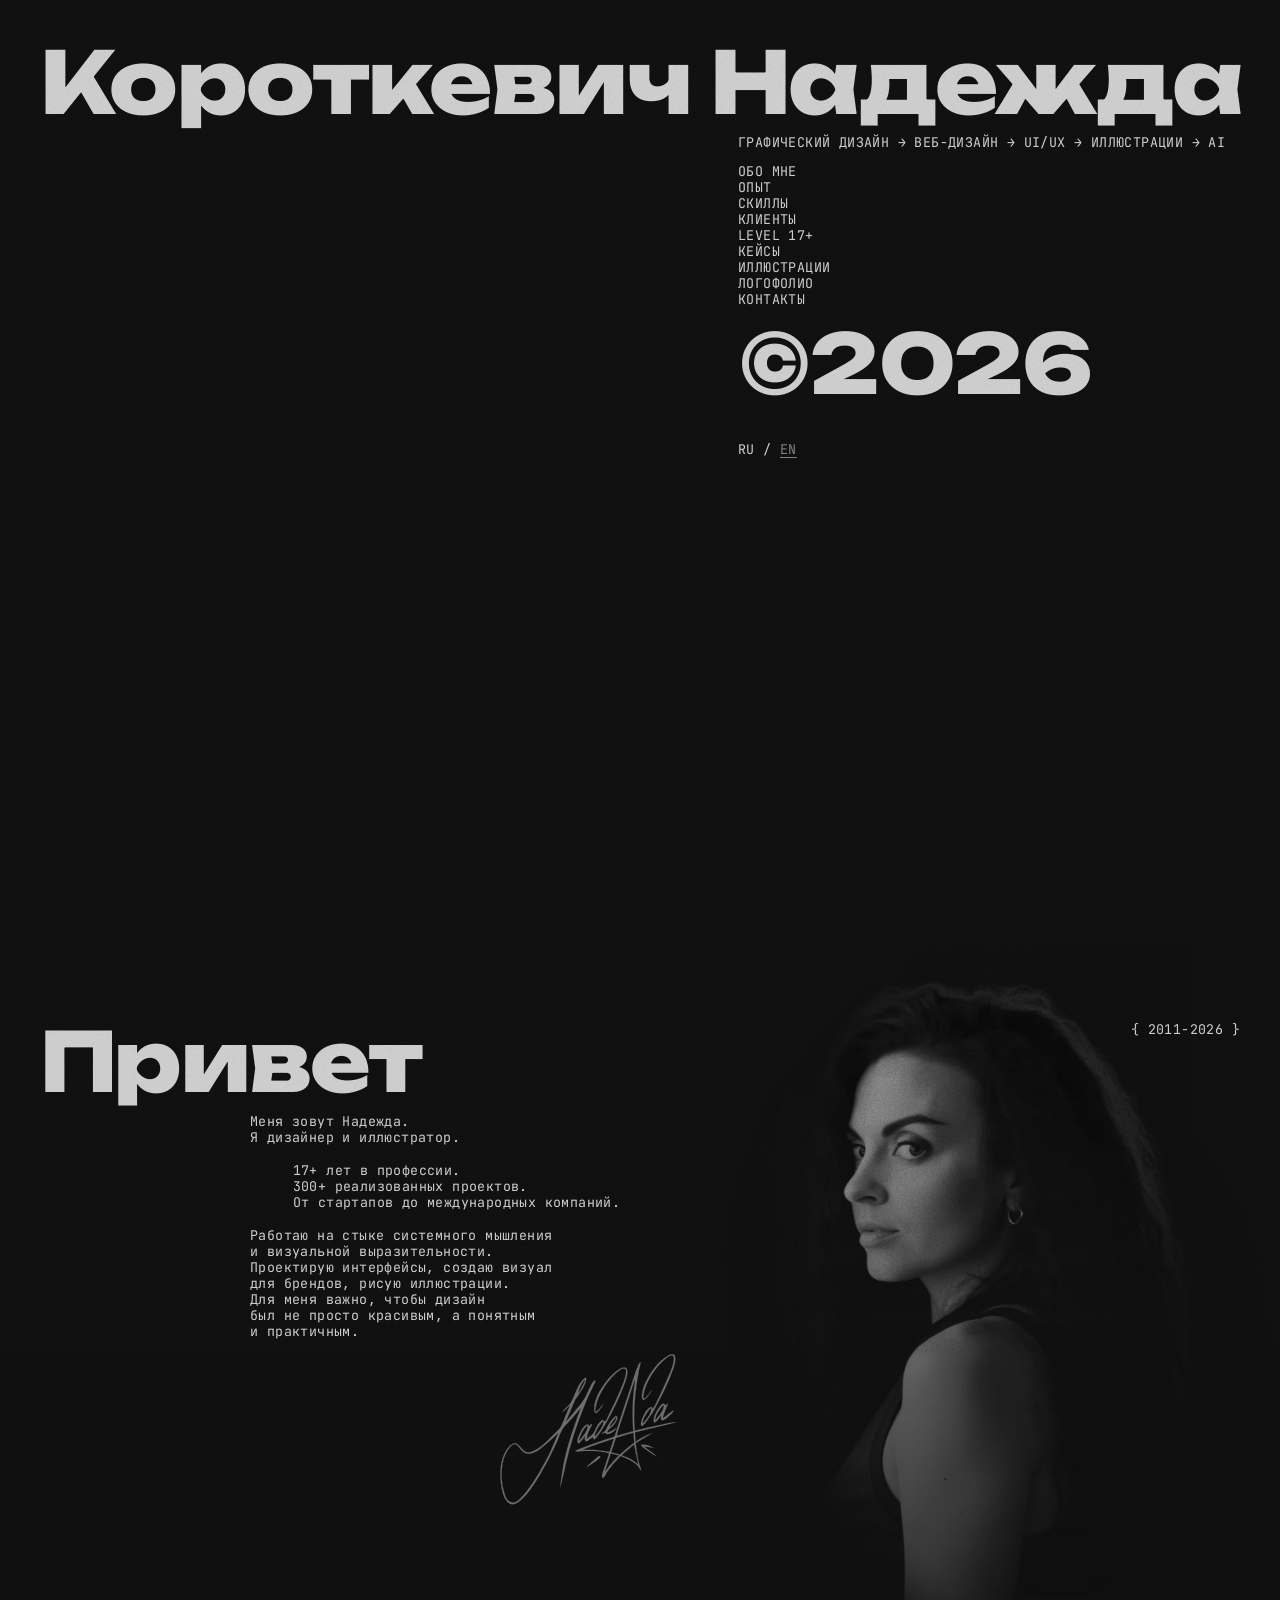
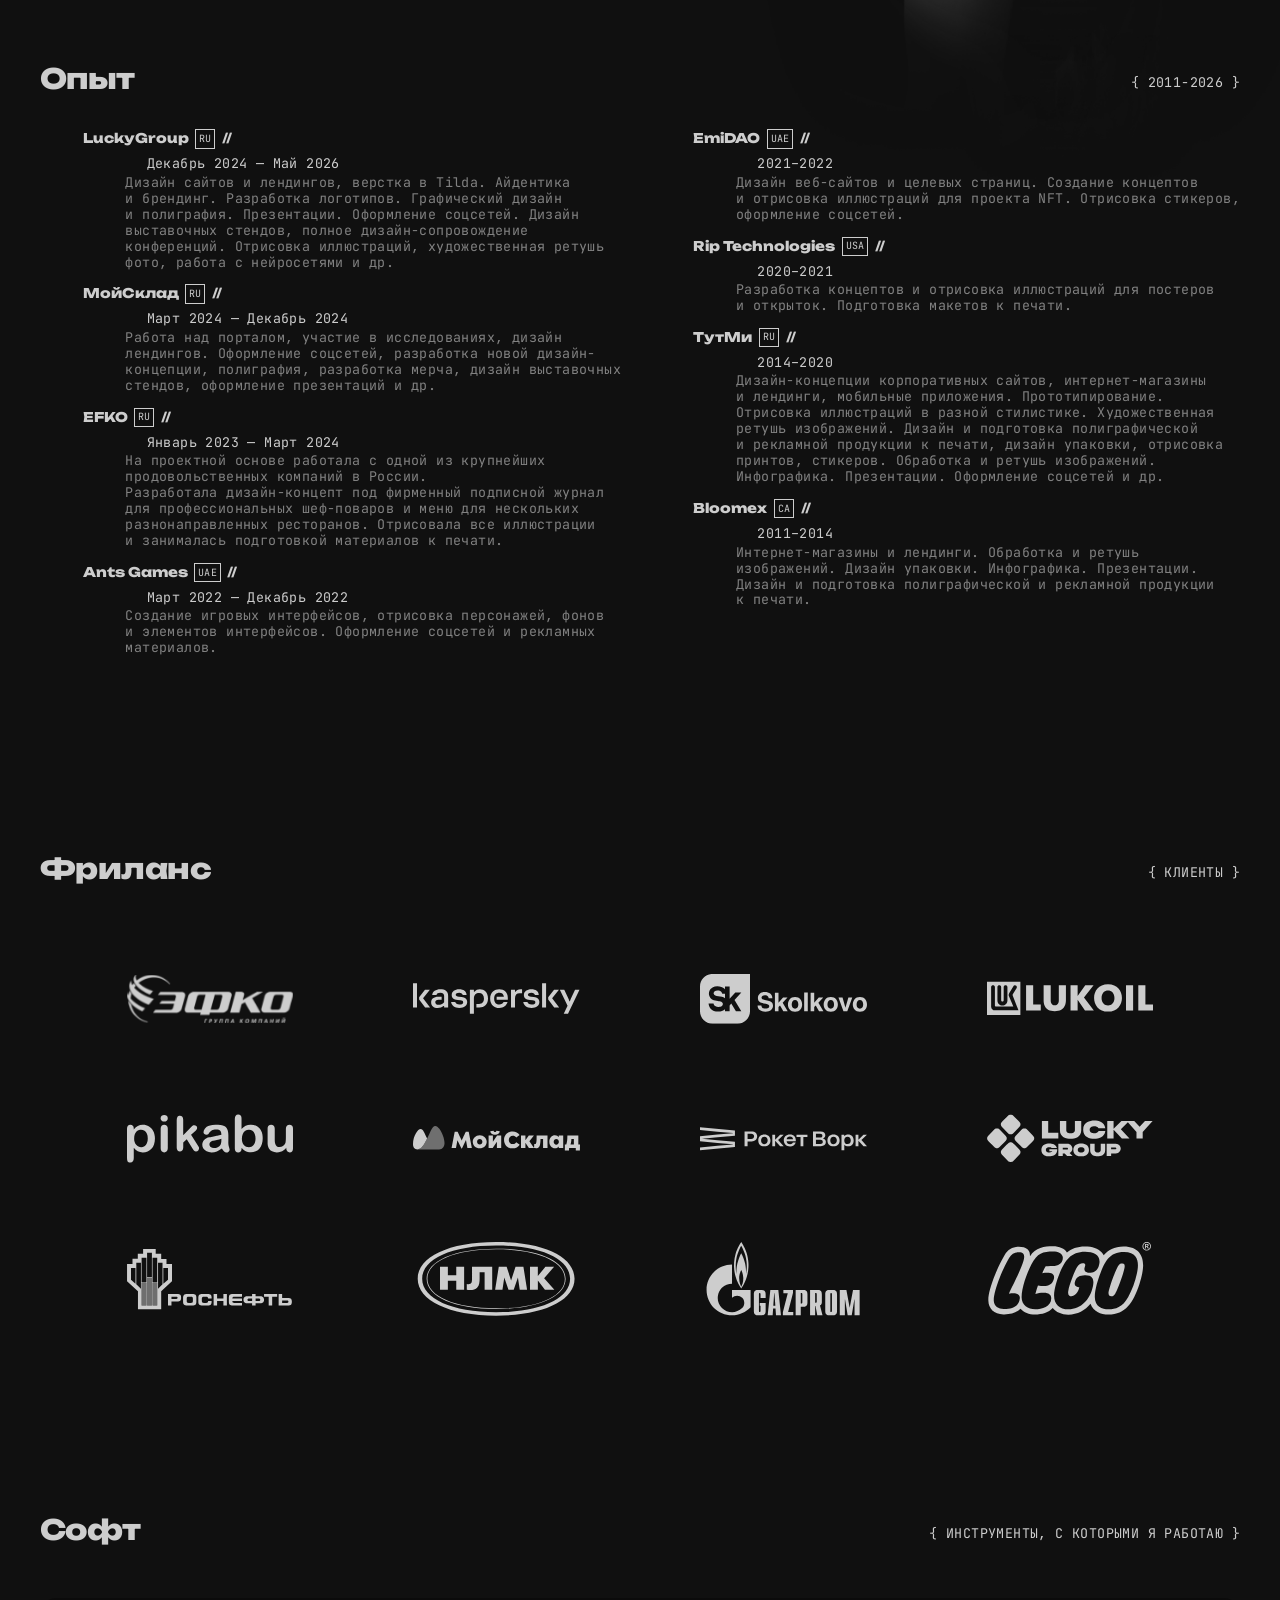
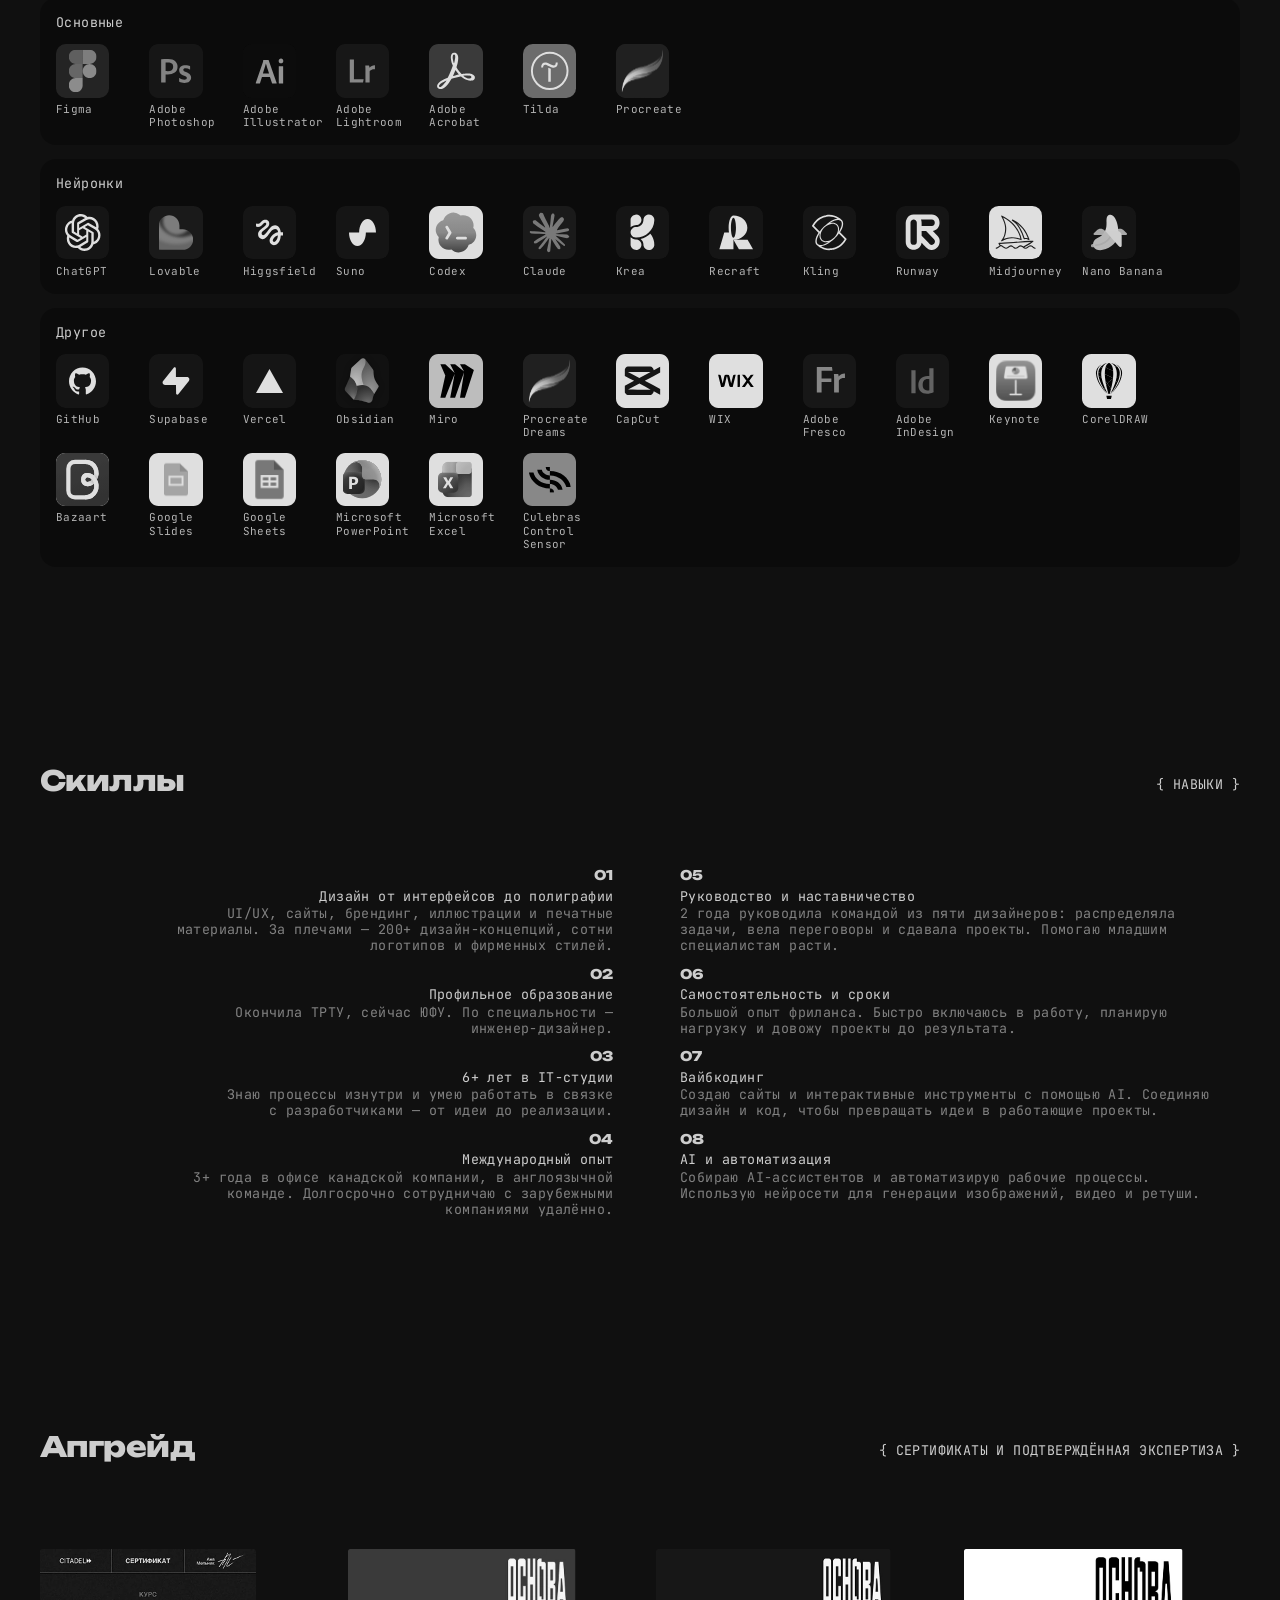
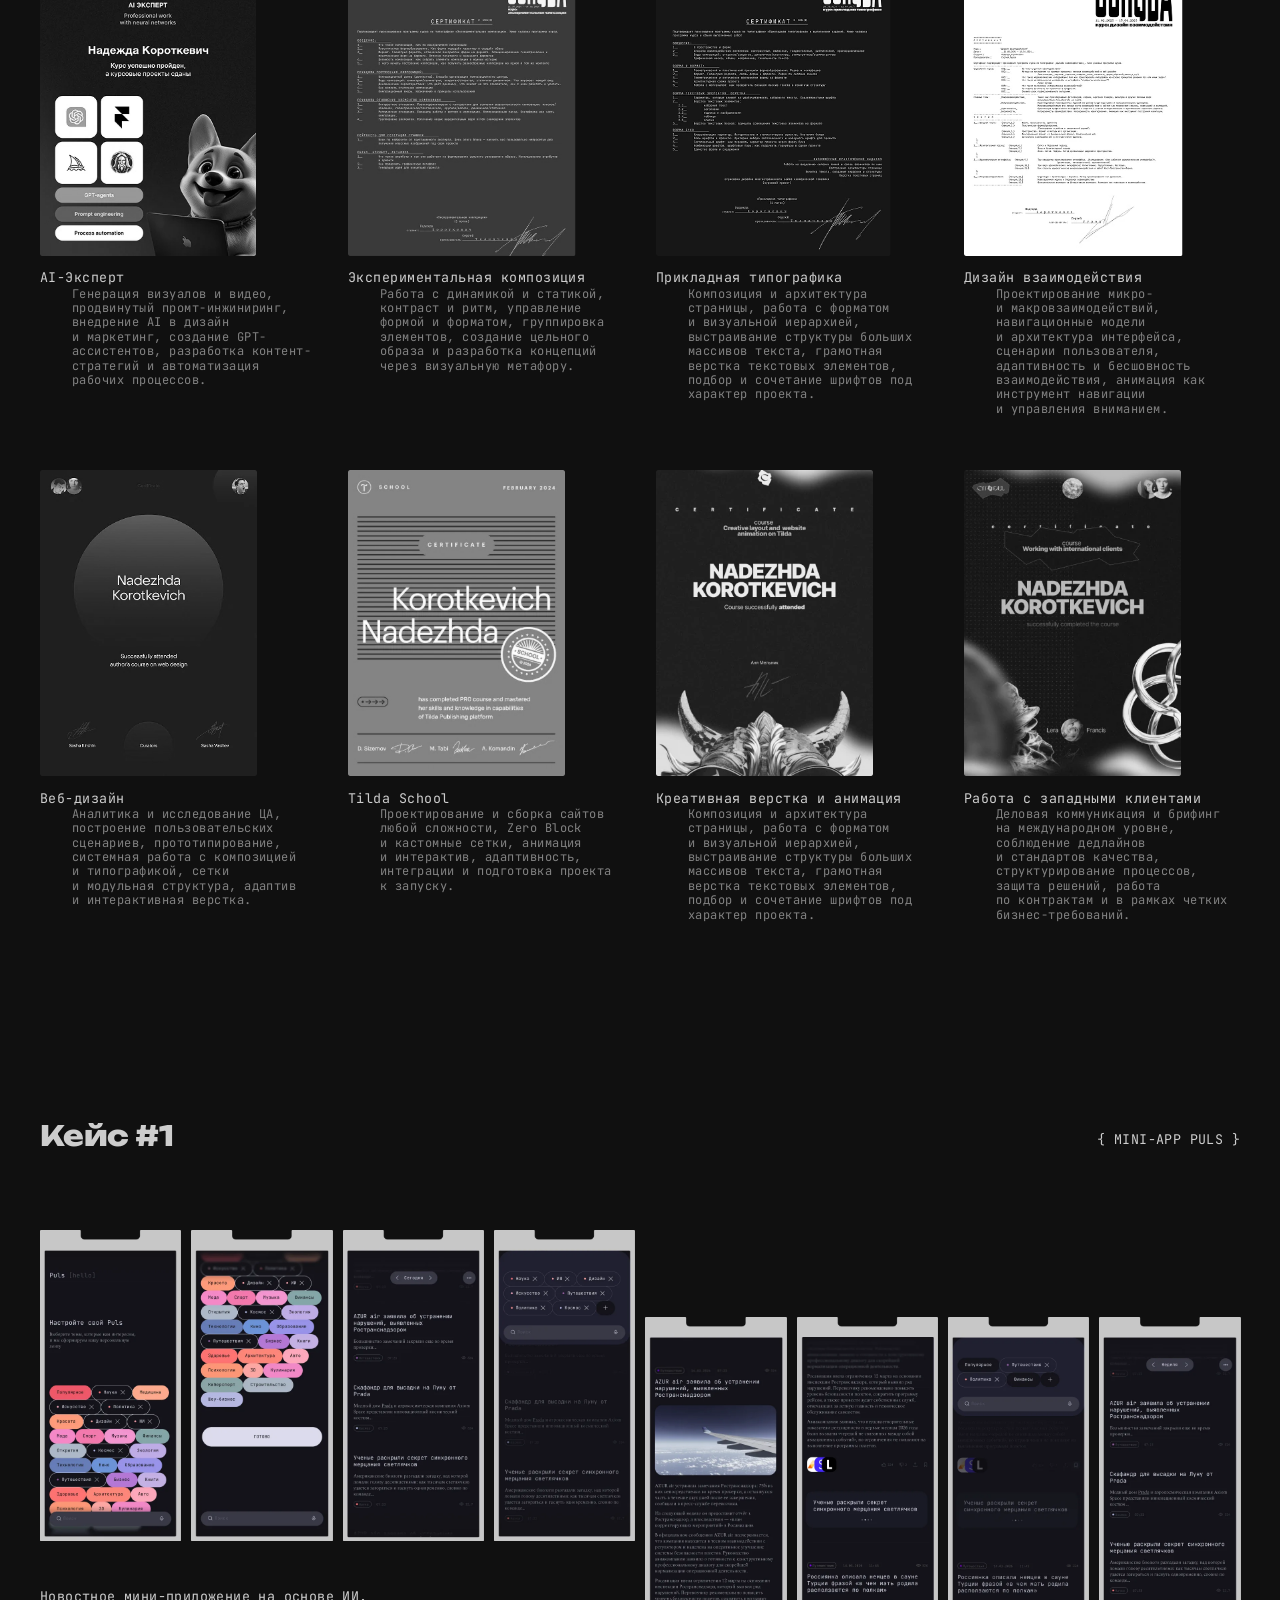
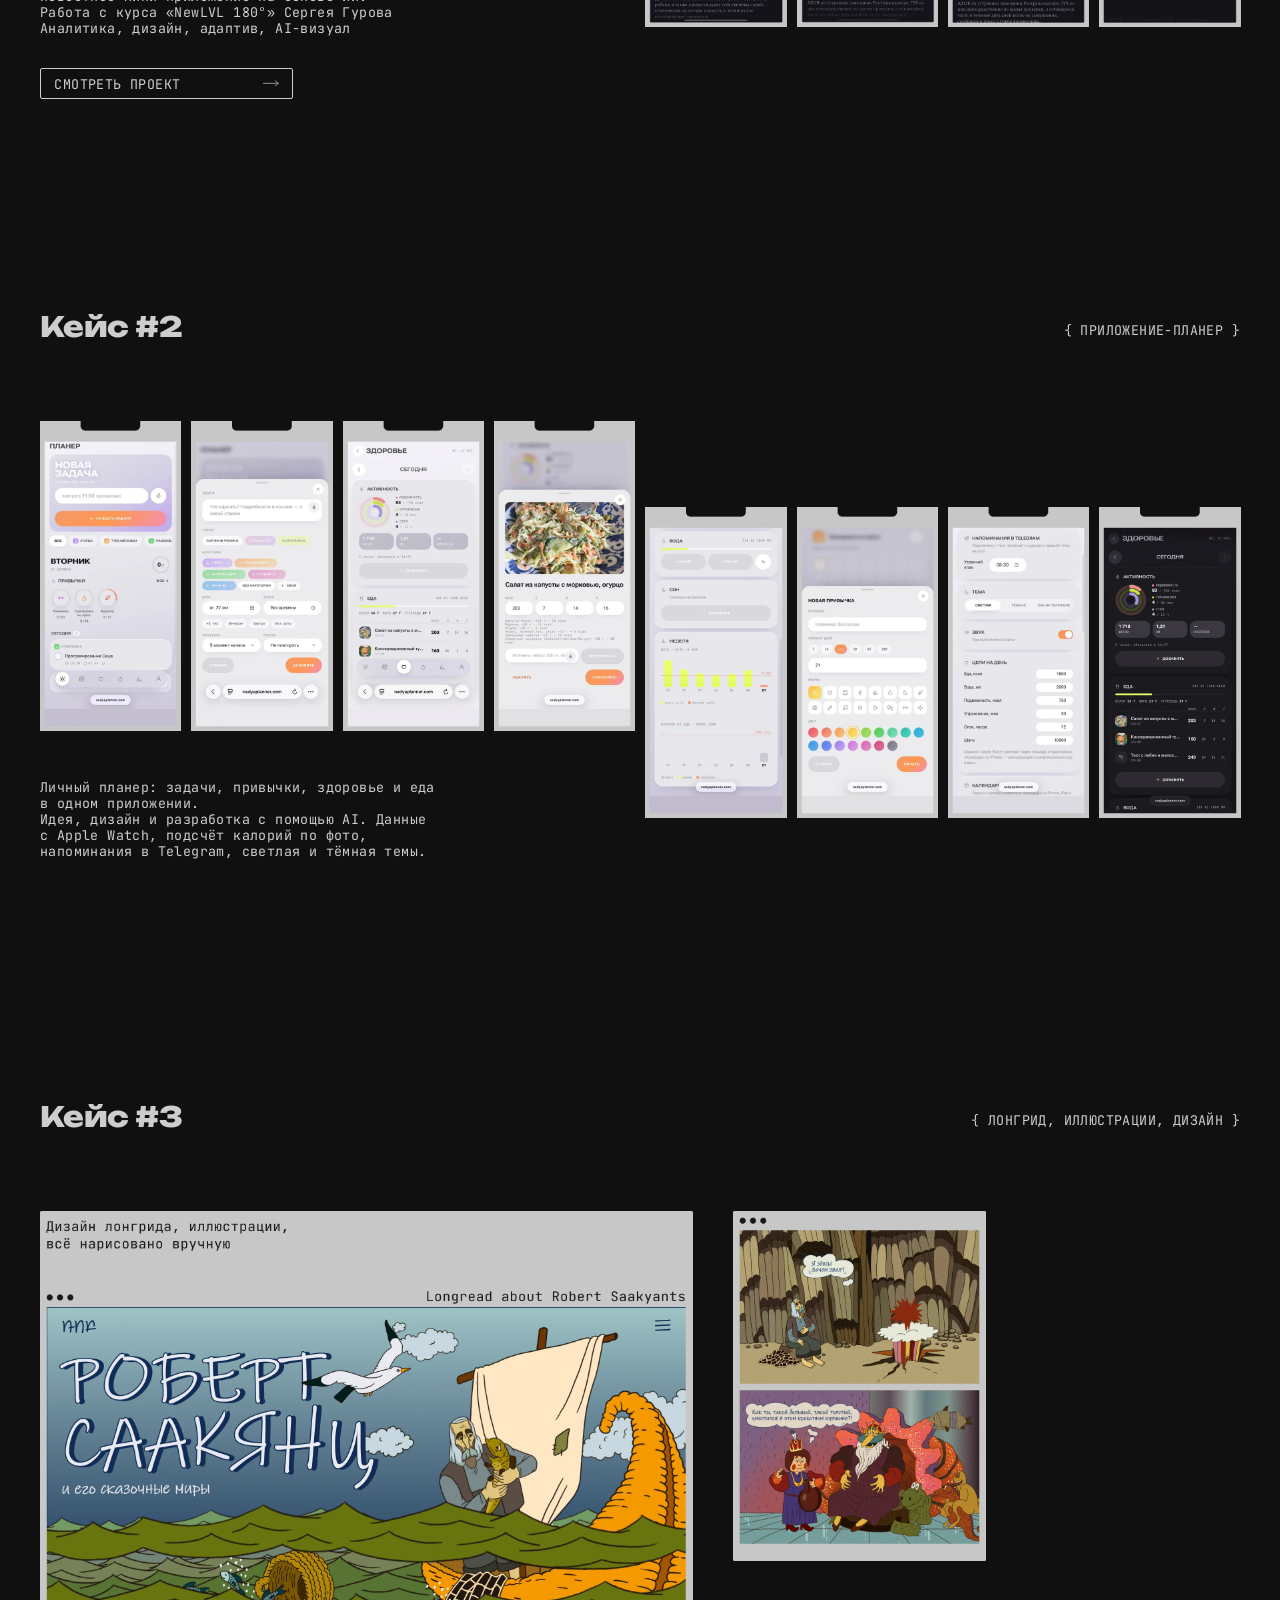
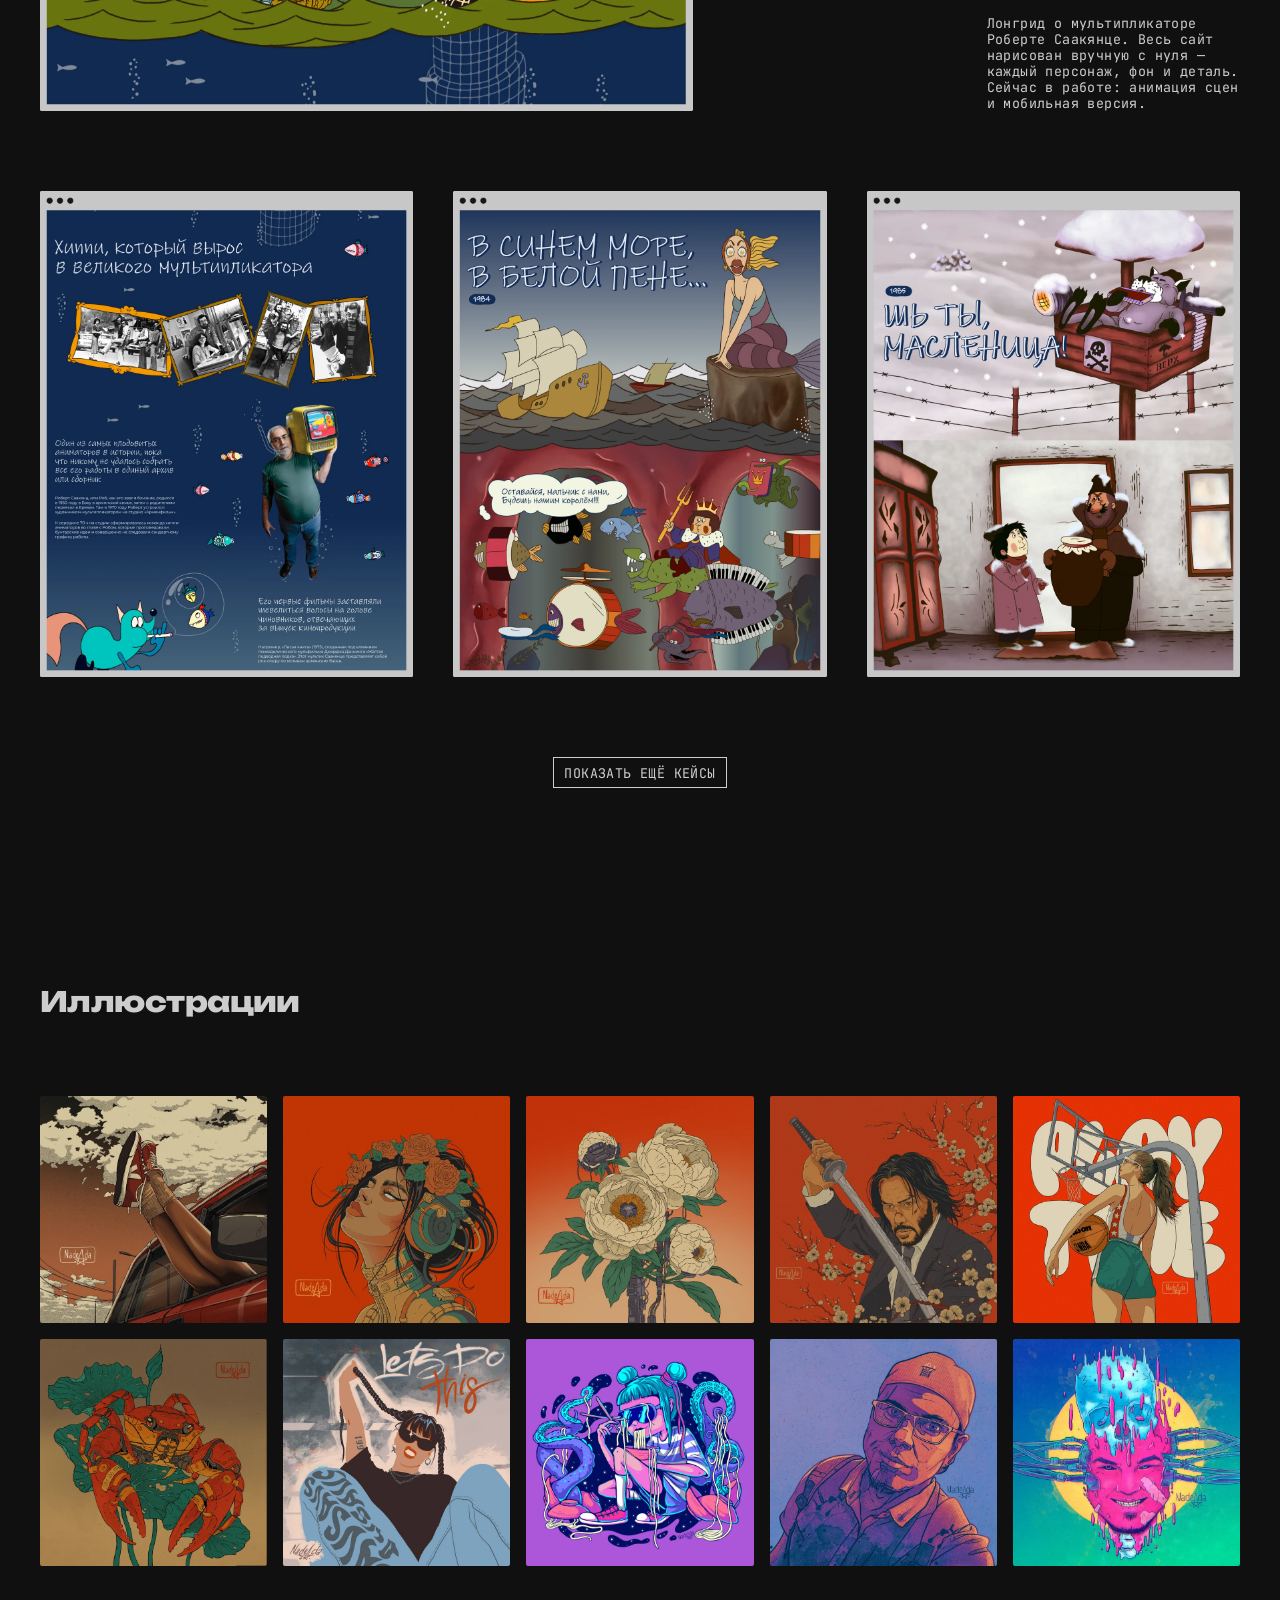
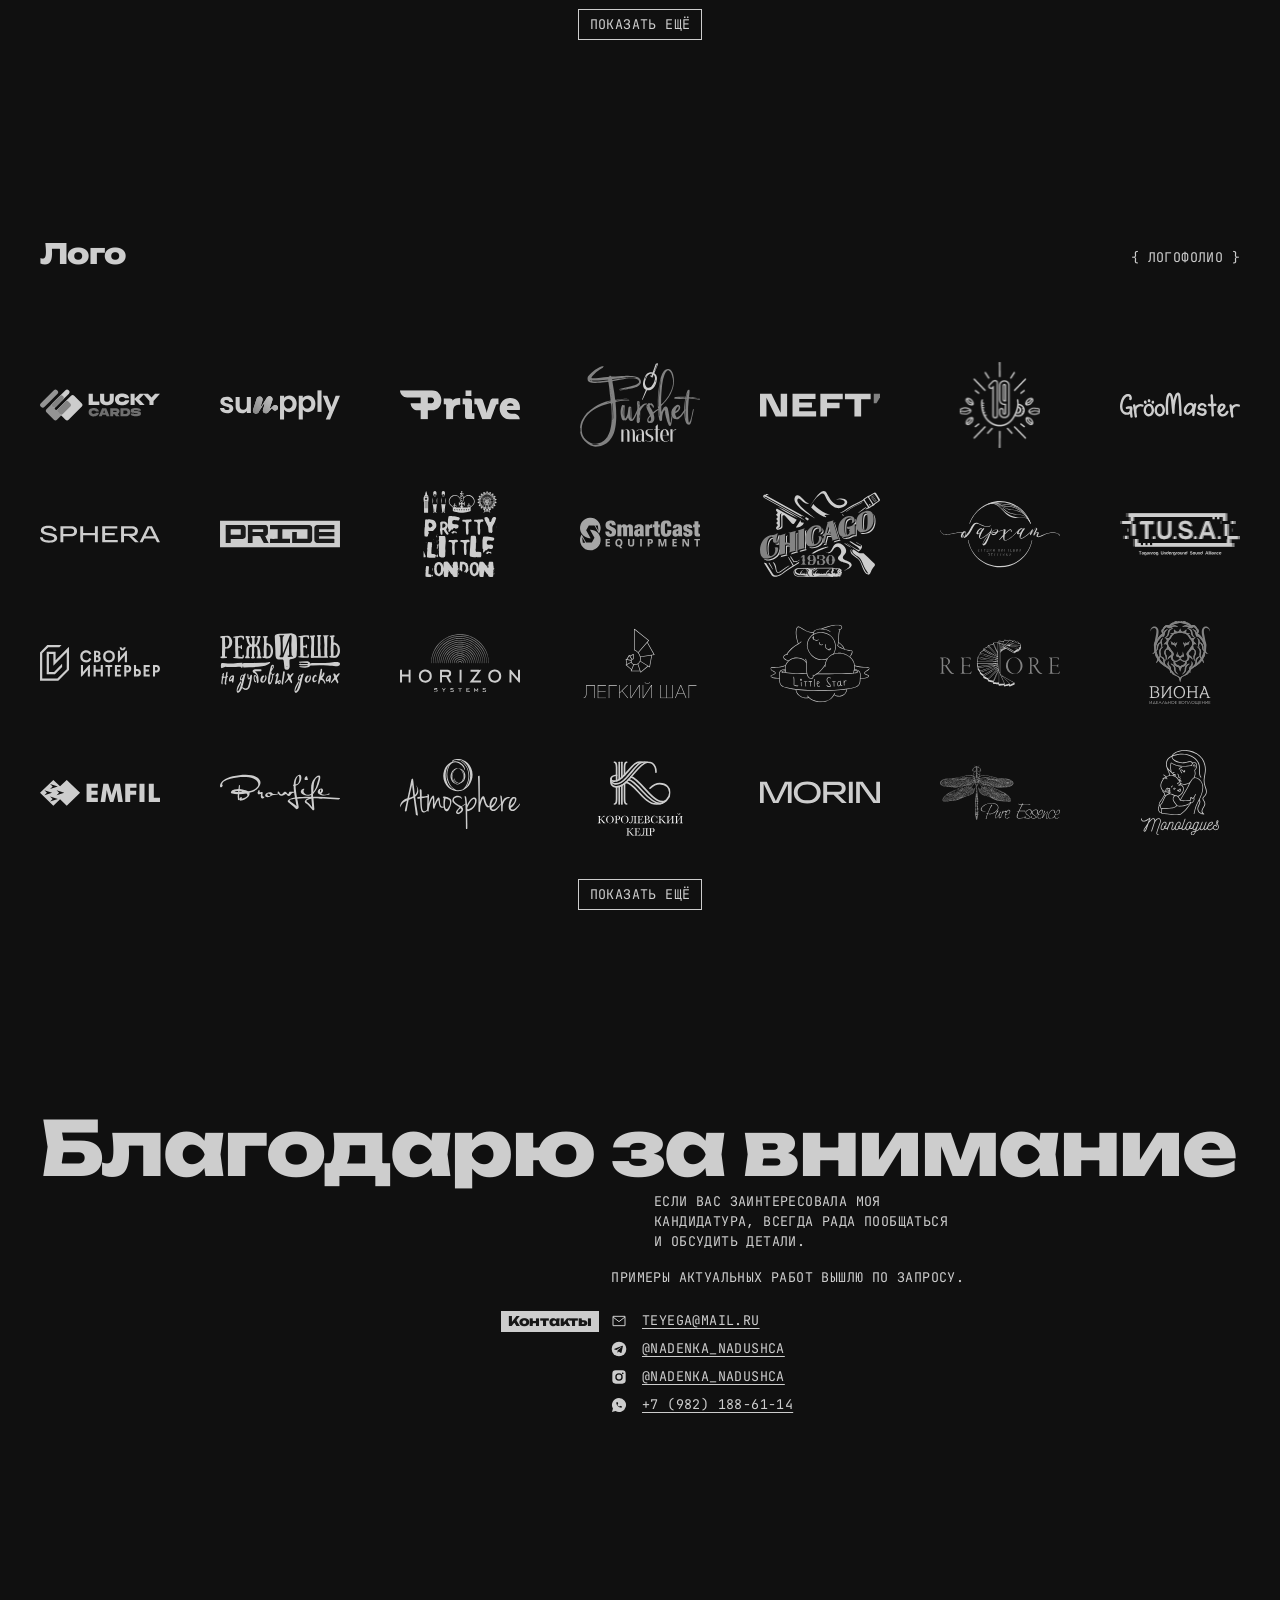
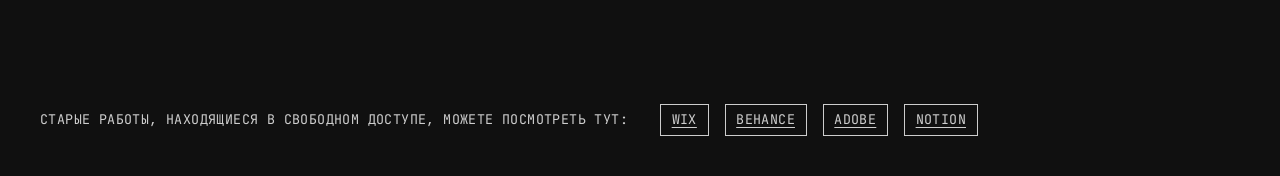
==== index.html @ a9a6088c "Иллюстрации: порядок и состав как в Figma (25 работ) Co-Authored-By: Claude Opus 5.5 <noreply@anthro" ====
<!doctype html>
<html lang="ru">
<head>
  <meta charset="utf-8">
  <meta name="viewport" content="width=device-width, initial-scale=1">
  <title>Надежда Короткевич — графический дизайн, веб-дизайн, UI/UX, иллюстрации</title>
  <meta name="description" content="Портфолио Надежды Короткевич: графический дизайн, веб-дизайн, UI/UX, иллюстрации и AI. 17+ лет в профессии.">
  <meta name="theme-color" content="#101010">
  <link rel="preconnect" href="https://fonts.googleapis.com">
  <link rel="preconnect" href="https://fonts.gstatic.com" crossorigin>
  <link href="https://fonts.googleapis.com/css2?family=Unbounded:wght@800&family=JetBrains+Mono:wght@400&display=swap" rel="stylesheet">
  <link rel="icon" href="assets/favicon/favicon.svg" type="image/svg+xml">
  <link rel="icon" href="assets/favicon/favicon.ico" sizes="any">
  <link rel="apple-touch-icon" href="assets/favicon/apple-touch-icon.png">
  <link rel="stylesheet" href="style.css">
  <link rel="alternate" hreflang="en" href="en/">
</head>
<body>
  <div class="grain" aria-hidden="true"></div>
  <div class="glitch" aria-hidden="true"></div>
  <!-- Плавающее меню: квадратик справа сверху, раскрывается в MTV-стиле -->
  <button class="fab" type="button" aria-label="Открыть меню" aria-expanded="false" aria-controls="mtv">
    <span></span><span></span><span></span>
  </button>
  <a class="fab-cv" href="cv/Korotkevich_Nadezhda_CV_RU.pdf" download aria-label="Скачать CV · PDF">CV</a>
  <div class="mtv" id="mtv" role="dialog" aria-modal="true" aria-label="Меню" inert>
    <canvas class="mtv__static" aria-hidden="true"></canvas>
    <div class="mtv__side mtv__side--l wave" aria-hidden="true"><i></i><i></i></div>
    <div class="mtv__side mtv__side--r wave" aria-hidden="true"><i></i><i></i></div>
    <div class="tv">
      <div class="tv__bars wave" aria-hidden="true"><i></i><i></i><i></i><i></i><i></i><i></i><i></i></div>
      <p class="tv__label" aria-hidden="true">NO SIGNAL</p>
      <nav class="mtv__nav" aria-label="Разделы">
        <ul>
          <li style="--c:#f2f2f2;--i:0"><a href="#about"><span class="mtv__ch">CH 01</span>Обо мне</a></li>
          <li style="--c:#f5e23a;--i:1"><a href="#experience"><span class="mtv__ch">CH 02</span>Опыт</a></li>
          <li style="--c:#4fe3e3;--i:2"><a href="#skills"><span class="mtv__ch">CH 03</span>Скиллы</a></li>
          <li style="--c:#4fdf4f;--i:3"><a href="#clients"><span class="mtv__ch">CH 04</span>Клиенты</a></li>
          <li style="--c:#e03fe0;--i:4"><a href="#upgrade"><span class="mtv__ch">CH 05</span>Level 17+</a></li>
          <li style="--c:#e23a3a;--i:5"><a href="#cases"><span class="mtv__ch">CH 06</span>Кейсы</a></li>
          <li style="--c:#3a4cf0;--i:6"><a href="#illustrations"><span class="mtv__ch">CH 07</span>Иллюстрации</a></li>
          <li style="--c:#f5e23a;--i:7"><a href="#logofolio"><span class="mtv__ch">CH 08</span>Логофолио</a></li>
          <li style="--c:#4fe3e3;--i:8"><a href="#contacts"><span class="mtv__ch">CH 09</span>Контакты</a></li>
        </ul>
        <div class="mtv__extra"><a href="cv/Korotkevich_Nadezhda_CV_RU.pdf" download>Скачать CV · PDF</a><a data-lang-switch href="en/" hreflang="en">EN</a></div>
      </nav>
      <div class="tv__pluge wave" aria-hidden="true"><i></i><i></i><i></i><i></i><i></i><i></i><i></i></div>
    </div>
    <p class="mtv__foot" aria-hidden="true">Короткевич Надежда · ©2026</p>
    <button class="mtv__close" type="button" aria-label="Закрыть меню">
      <svg viewBox="0 0 40 40" aria-hidden="true"><path d="M9 9 31 31M31 9 9 31" fill="none" stroke="currentColor" stroke-width="3"/></svg>
    </button>
    <svg width="0" height="0" style="position:absolute" aria-hidden="true">
      <filter id="tv-wave" x="-10%" y="-10%" width="120%" height="120%">
        <feTurbulence type="fractalNoise" baseFrequency="0.001 0.022" numOctaves="1" seed="1"/>
        <feColorMatrix type="matrix" values="1 0 0 0 0  0 0 0 0 .5  0 0 0 0 0  0 0 0 0 1"/>
        <feDisplacementMap in="SourceGraphic" scale="34" xChannelSelector="R" yChannelSelector="G"/>
      </filter>
    </svg>
  </div>


  <div class="sky" aria-hidden="true">
    <div class="sky__layer sky__layer--1"></div>
    <div class="sky__layer sky__layer--1 sky__layer--echo"></div>
    <div class="sky__layer sky__layer--2"></div>
    <div class="sky__layer sky__layer--2 sky__layer--echo"></div>
    <div class="sky__layer sky__layer--3"></div>
    <div class="sky__layer sky__layer--3 sky__layer--echo"></div>
    <div class="sky__layer sky__layer--4"></div>
    <div class="sky__layer sky__layer--4 sky__layer--echo"></div>
  </div>

  <header class="hero" id="top">
    <div class="hero__clouds" aria-hidden="true"></div>

    <h1 class="hero__name">Короткевич <br class="m-only">Надежда</h1>

    <p class="hero__roles overline">Графический дизайн → Веб-дизайн → UI/UX → иллюстрации → AI</p>


    <nav class="hero__nav" id="nav" aria-label="Разделы">
      <ul>
        <li><a href="#about">Обо мне</a></li>
        <li><a href="#experience">Опыт</a></li>
        <li><a href="#skills">Скиллы</a></li>
        <li><a href="#clients">Клиенты</a></li>
        <li><a href="#upgrade">Level 17+</a></li>
        <li><a href="#cases">Кейсы</a></li>
        <li><a href="#illustrations">Иллюстрации</a></li>
        <li><a href="#logofolio">Логофолио</a></li>
        <li><a href="#contacts">Контакты</a></li>
      </ul>
    </nav>

    <p class="hero__year display" aria-hidden="true">©2026</p>
    <p class="hero__lang"><b>RU</b> / <a data-lang-switch href="en/" hreflang="en">EN</a></p>

  </header>

  <section class="about" id="about" aria-labelledby="about-title">
    <img class="about__photo" src="assets/photo.webp" width="1920" height="1478" alt="Надежда Короткевич, портрет" decoding="async">

    <h2 class="about__title display" id="about-title">Привет</h2>
    <p class="about__tag overline">{ 2011-2026 }</p>

    <div class="about__text">
      <p>Меня зовут Надежда.<br>Я дизайнер и иллюстратор.</p>
      <p class="about__facts">17+ лет в профессии.<br>300+ реализованных проектов.<br>От стартапов до международных компаний.</p>
      <p class="about__long">Работаю на стыке системного мышления и визуальной выразительности.<br>Проектирую интерфейсы, создаю визуал для брендов, рисую иллюстрации.<br>Для меня важно, чтобы дизайн<br>был не просто красивым, а&nbsp;понятным и&nbsp;практичным.</p>
    </div>

    <img class="about__sign" src="assets/signature.svg" width="369" height="256" alt="" aria-hidden="true">
  </section>

  <section class="sec exp" id="experience" aria-labelledby="exp-title">
    <div class="sec__head">
      <h2 class="sec__title" id="exp-title">Опыт</h2>
      <p class="sec__tag overline">{ 2011-2026 }</p>
    </div>

    <div class="exp__cols">
      <ul class="exp__col">
        <li class="job is-open">
          <button class="job__head" type="button" aria-expanded="true">
            <span class="job__company">LuckyGroup</span><span class="tag">RU</span><span class="job__sep">//</span><span class="job__icon" aria-hidden="true"></span>
          </button>
          <p class="job__date">Декабрь 2024 — Май 2026</p>
          <p class="job__desc">Дизайн сайтов и&nbsp;лендингов, верстка в&nbsp;Tilda. Айдентика и&nbsp;брендинг. Разработка логотипов. Графический дизайн и&nbsp;полиграфия. Презентации. Оформление соцсетей. Дизайн выставочных стендов, полное дизайн-сопровождение конференций. Отрисовка иллюстраций, художественная ретушь фото, работа с&nbsp;нейросетями и&nbsp;др.</p>
        </li>
        <li class="job">
          <button class="job__head" type="button" aria-expanded="false">
            <span class="job__company">МойСклад</span><span class="tag">RU</span><span class="job__sep">//</span><span class="job__icon" aria-hidden="true"></span>
          </button>
          <p class="job__date">Март 2024 — Декабрь 2024</p>
          <p class="job__desc">Работа над порталом, участие в&nbsp;исследованиях, дизайн лендингов. Оформление соцсетей, разработка новой дизайн-концепции, полиграфия, разработка мерча, дизайн выставочных стендов, оформление презентаций и&nbsp;др.</p>
        </li>
        <li class="job">
          <button class="job__head" type="button" aria-expanded="false">
            <span class="job__company">EFKO</span><span class="tag">RU</span><span class="job__sep">//</span><span class="job__icon" aria-hidden="true"></span>
          </button>
          <p class="job__date">Январь 2023 — Март 2024</p>
          <p class="job__desc">На проектной основе работала с&nbsp;одной из&nbsp;крупнейших продовольственных компаний в&nbsp;России.<br>Разработала дизайн-концепт под фирменный подписной журнал для профессиональных шеф-поваров и&nbsp;меню для нескольких разнонаправленных ресторанов. Отрисовала все иллюстрации и&nbsp;занималась подготовкой материалов к&nbsp;печати.</p>
        </li>
        <li class="job">
          <button class="job__head" type="button" aria-expanded="false">
            <span class="job__company">Ants Games</span><span class="tag">UAE</span><span class="job__sep">//</span><span class="job__icon" aria-hidden="true"></span>
          </button>
          <p class="job__date">Март 2022 — Декабрь 2022</p>
          <p class="job__desc">Создание игровых интерфейсов, отрисовка персонажей, фонов и&nbsp;элементов интерфейсов. Оформление соцсетей и&nbsp;рекламных материалов.</p>
        </li>
      </ul>

      <ul class="exp__col">
        <li class="job">
          <button class="job__head" type="button" aria-expanded="false">
            <span class="job__company">EmiDAO</span><span class="tag">UAE</span><span class="job__sep">//</span><span class="job__icon" aria-hidden="true"></span>
          </button>
          <p class="job__date">2021–2022</p>
          <p class="job__desc">Дизайн веб-сайтов и&nbsp;целевых страниц. Создание концептов и&nbsp;отрисовка иллюстраций для проекта NFT. Отрисовка стикеров, оформление соцсетей.</p>
        </li>
        <li class="job">
          <button class="job__head" type="button" aria-expanded="false">
            <span class="job__company">Rip Technologies</span><span class="tag">USA</span><span class="job__sep">//</span><span class="job__icon" aria-hidden="true"></span>
          </button>
          <p class="job__date">2020–2021</p>
          <p class="job__desc">Разработка концептов и&nbsp;отрисовка иллюстраций для постеров и&nbsp;открыток. Подготовка макетов к&nbsp;печати.</p>
        </li>
        <li class="job">
          <button class="job__head" type="button" aria-expanded="false">
            <span class="job__company">ТутМи</span><span class="tag">RU</span><span class="job__sep">//</span><span class="job__icon" aria-hidden="true"></span>
          </button>
          <p class="job__date">2014–2020</p>
          <p class="job__desc">Дизайн-концепции корпоративных сайтов, интернет-магазины и&nbsp;лендинги, мобильные приложения. Прототипирование. Отрисовка иллюстраций в&nbsp;разной стилистике. Художественная ретушь изображений. Дизайн и&nbsp;подготовка полиграфической и&nbsp;рекламной продукции к&nbsp;печати, дизайн упаковки, отрисовка принтов, стикеров. Обработка и&nbsp;ретушь изображений. Инфографика. Презентации. Оформление соцсетей и&nbsp;др.</p>
        </li>
        <li class="job">
          <button class="job__head" type="button" aria-expanded="false">
            <span class="job__company">Bloomex</span><span class="tag">CA</span><span class="job__sep">//</span><span class="job__icon" aria-hidden="true"></span>
          </button>
          <p class="job__date">2011–2014</p>
          <p class="job__desc">Интернет-магазины и&nbsp;лендинги. Обработка и&nbsp;ретушь изображений. Дизайн упаковки. Инфографика. Презентации. Дизайн и&nbsp;подготовка полиграфической и&nbsp;рекламной продукции к&nbsp;печати.</p>
        </li>
      </ul>
    </div>
  </section>

  <section class="sec clients" id="clients" aria-labelledby="clients-title">
    <div class="sec__head">
      <h2 class="sec__title" id="clients-title">Фриланс</h2>
      <p class="sec__tag overline">{ Клиенты }</p>
    </div>
    <ul class="clients__grid">
        <li><img src="assets/clients/efko.svg" width="250" height="110" alt="ЭФКО" loading="lazy"></li>
        <li><img src="assets/clients/kaspersky.svg" width="250" height="110" alt="Kaspersky" loading="lazy"></li>
        <li><img src="assets/clients/skolkovo.svg" width="250" height="110" alt="Skolkovo" loading="lazy"></li>
        <li><img src="assets/clients/lukoil.svg" width="250" height="110" alt="Лукойл" loading="lazy"></li>
        <li><img src="assets/clients/pikabu.svg" width="250" height="110" alt="Pikabu" loading="lazy"></li>
        <li><img src="assets/clients/moysklad.svg" width="250" height="110" alt="МойСклад" loading="lazy"></li>
        <li><img src="assets/clients/rocketwork.svg" width="250" height="110" alt="Рокет Ворк" loading="lazy"></li>
        <li><img src="assets/clients/luckygroup.svg" width="250" height="110" alt="Lucky Group" loading="lazy"></li>
        <li><img src="assets/clients/rosneft.svg" width="250" height="110" alt="Роснефть" loading="lazy"></li>
        <li><img src="assets/clients/nlmk.svg" width="250" height="110" alt="НЛМК" loading="lazy"></li>
        <li><img src="assets/clients/gazprom.svg" width="250" height="110" alt="Газпром" loading="lazy"></li>
        <li><img src="assets/clients/lego.svg" width="250" height="110" alt="LEGO" loading="lazy"></li>
    </ul>
  </section>

  <section class="sec soft" id="soft" aria-labelledby="soft-title">
    <div class="sec__head">
      <h2 class="sec__title" id="soft-title">Софт</h2>
      <p class="sec__tag overline"><span class="d-only">{ Инструменты, с которыми я работаю }</span><span class="m-only">{ Инструменты }</span></p>
    </div>
    <div class="soft__panels">
      <div class="soft__panel">
        <h3 class="soft__title">Основные</h3>
        <ul class="soft__row">
          <li class="tool"><img src="assets/soft/figma.svg" width="110" height="110" alt="" loading="lazy"><span>Figma</span></li>
          <li class="tool"><img src="assets/soft/photoshop.svg" width="110" height="110" alt="" loading="lazy"><span>Adobe Photoshop</span></li>
          <li class="tool"><img src="assets/soft/illustrator.svg" width="110" height="110" alt="" loading="lazy"><span>Adobe Illustrator</span></li>
          <li class="tool"><img src="assets/soft/lightroom.svg" width="110" height="110" alt="" loading="lazy"><span>Adobe Lightroom</span></li>
          <li class="tool"><img src="assets/soft/acrobat.svg" width="110" height="110" alt="" loading="lazy"><span>Adobe Acrobat</span></li>
          <li class="tool"><img src="assets/soft/tilda.svg" width="110" height="110" alt="" loading="lazy"><span>Tilda</span></li>
          <li class="tool"><img src="assets/soft/procreate.svg" width="110" height="110" alt="" loading="lazy"><span>Procreate</span></li>
        </ul>
        <div class="soft__bar" aria-hidden="true"><span></span></div>
      </div>
      <div class="soft__panel">
        <h3 class="soft__title">Нейронки</h3>
        <ul class="soft__row">
          <li class="tool"><img src="assets/soft/chatgpt.svg" width="110" height="110" alt="" loading="lazy"><span>ChatGPT</span></li>
          <li class="tool"><img src="assets/soft/lovable.svg" width="110" height="110" alt="" loading="lazy"><span>Lovable</span></li>
          <li class="tool"><img src="assets/soft/higgsfield.svg" width="110" height="110" alt="" loading="lazy"><span>Higgsfield</span></li>
          <li class="tool"><img src="assets/soft/suno.svg" width="110" height="110" alt="" loading="lazy"><span>Suno</span></li>
          <li class="tool"><img src="assets/soft/codex.svg" width="110" height="110" alt="" loading="lazy"><span>Codex</span></li>
          <li class="tool"><img src="assets/soft/claude.svg" width="110" height="110" alt="" loading="lazy"><span>Claude</span></li>
          <li class="tool"><img src="assets/soft/krea.svg" width="110" height="110" alt="" loading="lazy"><span>Krea</span></li>
          <li class="tool"><img src="assets/soft/recraft.svg" width="110" height="110" alt="" loading="lazy"><span>Recraft</span></li>
          <li class="tool"><img src="assets/soft/kling.svg" width="110" height="110" alt="" loading="lazy"><span>Kling</span></li>
          <li class="tool"><img src="assets/soft/runway.svg" width="110" height="110" alt="" loading="lazy"><span>Runway</span></li>
          <li class="tool"><img src="assets/soft/midjourney.svg" width="110" height="110" alt="" loading="lazy"><span>Midjourney</span></li>
          <li class="tool"><img src="assets/soft/nanobanana.svg" width="110" height="110" alt="" loading="lazy"><span>Nano Banana</span></li>
        </ul>
        <div class="soft__bar" aria-hidden="true"><span></span></div>
      </div>
      <div class="soft__panel">
        <h3 class="soft__title">Другое</h3>
        <ul class="soft__row">
          <li class="tool"><img src="assets/soft/github.svg" width="110" height="110" alt="" loading="lazy"><span>GitHub</span></li>
          <li class="tool"><img src="assets/soft/supabase.svg" width="110" height="110" alt="" loading="lazy"><span>Supabase</span></li>
          <li class="tool"><img src="assets/soft/vercel.svg" width="110" height="110" alt="" loading="lazy"><span>Vercel</span></li>
          <li class="tool"><img src="assets/soft/obsidian.svg" width="110" height="110" alt="" loading="lazy"><span>Obsidian</span></li>
          <li class="tool"><img src="assets/soft/miro.svg" width="110" height="110" alt="" loading="lazy"><span>Miro</span></li>
          <li class="tool"><img src="assets/soft/procreate-dreams.svg" width="110" height="110" alt="" loading="lazy"><span>Procreate Dreams</span></li>
          <li class="tool"><img src="assets/soft/capcut.svg" width="110" height="110" alt="" loading="lazy"><span>CapCut</span></li>
          <li class="tool"><img src="assets/soft/wix.svg" width="110" height="110" alt="" loading="lazy"><span>WIX</span></li>
          <li class="tool"><img src="assets/soft/fresco.svg" width="110" height="110" alt="" loading="lazy"><span>Adobe Fresco</span></li>
          <li class="tool"><img src="assets/soft/indesign.svg" width="110" height="110" alt="" loading="lazy"><span>Adobe InDesign</span></li>
          <li class="tool"><img src="assets/soft/keynote.svg" width="110" height="110" alt="" loading="lazy"><span>Keynote</span></li>
          <li class="tool"><img src="assets/soft/coreldraw.svg" width="110" height="110" alt="" loading="lazy"><span>CorelDRAW</span></li>
          <li class="tool"><img src="assets/soft/bazaart.svg" width="110" height="110" alt="" loading="lazy"><span>Bazaart</span></li>
          <li class="tool"><img src="assets/soft/google-slides.svg" width="110" height="110" alt="" loading="lazy"><span>Google Slides</span></li>
          <li class="tool"><img src="assets/soft/google-sheets.svg" width="110" height="110" alt="" loading="lazy"><span>Google Sheets</span></li>
          <li class="tool"><img src="assets/soft/powerpoint.svg" width="110" height="110" alt="" loading="lazy"><span>Microsoft PowerPoint</span></li>
          <li class="tool"><img src="assets/soft/excel.svg" width="110" height="110" alt="" loading="lazy"><span>Microsoft Excel</span></li>
          <li class="tool"><img src="assets/soft/culebras.svg" width="110" height="110" alt="" loading="lazy"><span>Culebras Control Sensor</span></li>
        </ul>
        <div class="soft__bar" aria-hidden="true"><span></span></div>
      </div>
    </div>
  </section>

  <section class="sec skills" id="skills" aria-labelledby="skills-title">
    <div class="sec__head">
      <h2 class="sec__title" id="skills-title">Скиллы</h2>
      <p class="sec__tag overline">{ Навыки }</p>
    </div>
    <div class="skills__track" tabindex="0" aria-label="Навыки, листаются вбок">
        <ol class="skills__col skills__col--left">
          <li class="skill"><span class="skill__num">01</span><p class="skill__title">Дизайн от&nbsp;интерфейсов до&nbsp;полиграфии</p><p class="skill__desc">UI/UX, сайты, брендинг, иллюстрации и&nbsp;печатные материалы. За&nbsp;плечами&nbsp;— 200+ <span class="nw">дизайн-концепций</span>, сотни логотипов и&nbsp;фирменных стилей.</p></li>
          <li class="skill"><span class="skill__num">02</span><p class="skill__title">Профильное образование</p><p class="skill__desc">Окончила ТРТУ, сейчас ЮФУ. По&nbsp;специальности&nbsp;— <span class="nw">инженер-дизайнер</span>.</p></li>
          <li class="skill"><span class="skill__num">03</span><p class="skill__title">6+ лет в&nbsp;IT-студии</p><p class="skill__desc">Знаю процессы изнутри и&nbsp;умею работать в&nbsp;связке с&nbsp;разработчиками&nbsp;— от&nbsp;идеи до&nbsp;реализации.</p></li>
          <li class="skill"><span class="skill__num">04</span><p class="skill__title">Международный опыт</p><p class="skill__desc">3+ года в&nbsp;офисе канадской компании, в&nbsp;англоязычной команде. Долгосрочно сотрудничаю с&nbsp;зарубежными компаниями удалённо.</p></li>
        </ol>
        <ol class="skills__col skills__col--right" start="5">
          <li class="skill"><span class="skill__num">05</span><p class="skill__title">Руководство и&nbsp;наставничество</p><p class="skill__desc">2 года руководила командой из&nbsp;пяти дизайнеров: распределяла задачи, вела переговоры и&nbsp;сдавала проекты. Помогаю младшим специалистам расти.</p></li>
          <li class="skill"><span class="skill__num">06</span><p class="skill__title">Самостоятельность и&nbsp;сроки</p><p class="skill__desc">Большой опыт фриланса. Быстро включаюсь в&nbsp;работу, планирую нагрузку и&nbsp;довожу проекты до&nbsp;результата.</p></li>
          <li class="skill"><span class="skill__num">07</span><p class="skill__title">Вайбкодинг</p><p class="skill__desc">Создаю сайты и&nbsp;интерактивные инструменты с&nbsp;помощью AI. Соединяю дизайн и&nbsp;код, чтобы превращать идеи в&nbsp;работающие проекты.</p></li>
          <li class="skill"><span class="skill__num">08</span><p class="skill__title">AI и&nbsp;автоматизация</p><p class="skill__desc">Собираю <span class="nw">AI-ассистентов</span> и&nbsp;автоматизирую рабочие процессы. Использую нейросети для&nbsp;генерации изображений, видео и&nbsp;ретуши.</p></li>
        </ol>
    </div>
    <div class="skills__nav">
      <button class="skills__arrow" type="button" data-dir="-1" aria-label="Предыдущий навык">
        <svg viewBox="0 0 14 14" aria-hidden="true"><path d="M13 7H1M6 2 1 7l5 5" fill="none" stroke="currentColor" stroke-width="1"/></svg>
      </button>
      <button class="skills__arrow" type="button" data-dir="1" aria-label="Следующий навык">
        <svg viewBox="0 0 14 14" aria-hidden="true"><path d="M1 7h12M8 2l5 5-5 5" fill="none" stroke="currentColor" stroke-width="1"/></svg>
      </button>
    </div>
  </section>

  <section class="sec upgrade" id="upgrade" aria-labelledby="upgrade-title">
    <div class="sec__head">
      <h2 class="sec__title" id="upgrade-title">Апгрейд</h2>
      <p class="sec__tag overline"><span class="d-only">{ Сертификаты и подтверждённая экспертиза }</span><span class="m-only">{ Сертификаты }</span></p>
    </div>
    <div class="certs" aria-label="Сертификаты">
      <figure class="cert">
        <img src="assets/certs/ai-expert.webp" width="324" height="460" alt="Сертификат: AI-Эксперт" loading="lazy">
        <figcaption><p class="cert__title">AI-Эксперт</p><p class="cert__desc">Генерация визуалов и&nbsp;видео, продвинутый промт-инжиниринг, внедрение AI в&nbsp;дизайн и&nbsp;маркетинг, создание GPT-ассистентов, разработка контент-стратегий и&nbsp;автоматизация рабочих процессов.</p></figcaption>
      </figure>
      <figure class="cert">
        <img src="assets/certs/composition.webp" width="342" height="460" alt="Сертификат: Экспериментальная композиция" loading="lazy">
        <figcaption><p class="cert__title">Экспериментальная композиция</p><p class="cert__desc">Работа с&nbsp;динамикой и&nbsp;статикой, контраст и&nbsp;ритм, управление формой и&nbsp;форматом, группировка элементов, создание цельного образа и&nbsp;разработка концепций через визуальную метафору.</p></figcaption>
      </figure>
      <figure class="cert">
        <img src="assets/certs/typography.webp" width="353" height="460" alt="Сертификат: Прикладная типографика" loading="lazy">
        <figcaption><p class="cert__title">Прикладная типографика</p><p class="cert__desc">Композиция и&nbsp;архитектура страницы, работа с&nbsp;форматом и&nbsp;визуальной иерархией, выстраивание структуры больших массивов текста, грамотная верстка текстовых элементов, подбор и&nbsp;сочетание шрифтов под характер проекта.</p></figcaption>
      </figure>
      <figure class="cert">
        <img src="assets/certs/interaction.webp" width="328" height="460" alt="Сертификат: Дизайн взаимодействия" loading="lazy">
        <figcaption><p class="cert__title">Дизайн взаимодействия</p><p class="cert__desc">Проектирование микро- и&nbsp;макровзаимодействий, навигационные модели и&nbsp;архитектура интерфейса, сценарии пользователя, адаптивность и&nbsp;бесшовность взаимодействия, анимация как инструмент навигации и&nbsp;управления вниманием.</p></figcaption>
      </figure>
      <figure class="cert">
        <img src="assets/certs/web-design.webp" width="324" height="458" alt="Сертификат: Веб-дизайн" loading="lazy">
        <figcaption><p class="cert__title">Веб-дизайн</p><p class="cert__desc">Аналитика и&nbsp;исследование ЦА, построение пользовательских сценариев, прототипирование, системная работа с&nbsp;композицией и&nbsp;типографикой, сетки и&nbsp;модульная структура, адаптив и&nbsp;интерактивная верстка.</p></figcaption>
      </figure>
      <figure class="cert">
        <img src="assets/certs/tilda-school.webp" width="324" height="458" alt="Сертификат: Tilda School" loading="lazy">
        <figcaption><p class="cert__title">Tilda School</p><p class="cert__desc">Проектирование и&nbsp;сборка сайтов любой сложности, Zero Block и&nbsp;кастомные сетки, анимация и&nbsp;интерактив, адаптивность, интеграции и&nbsp;подготовка проекта к&nbsp;запуску.</p></figcaption>
      </figure>
      <figure class="cert">
        <img src="assets/certs/creative-layout.webp" width="324" height="458" alt="Сертификат: Креативная верстка и анимация" loading="lazy">
        <figcaption><p class="cert__title">Креативная верстка и&nbsp;анимация</p><p class="cert__desc">Композиция и&nbsp;архитектура страницы, работа с&nbsp;форматом и&nbsp;визуальной иерархией, выстраивание структуры больших массивов текста, грамотная верстка текстовых элементов, подбор и&nbsp;сочетание шрифтов под характер проекта.</p></figcaption>
      </figure>
      <figure class="cert">
        <img src="assets/certs/western-clients.webp" width="324" height="458" alt="Сертификат: Работа с западными клиентами" loading="lazy">
        <figcaption><p class="cert__title">Работа с&nbsp;западными клиентами</p><p class="cert__desc">Деловая коммуникация и&nbsp;брифинг на&nbsp;международном уровне, соблюдение дедлайнов и&nbsp;стандартов качества, структурирование процессов, защита решений, работа по&nbsp;контрактам и&nbsp;в&nbsp;рамках четких бизнес-требований.</p></figcaption>
      </figure>
    </div>
    <div class="certs__caption" aria-live="polite"></div>
    <p class="certs__hint">нажми на стопку, чтобы листать</p>
  </section>

  <div class="cases" id="cases">
    <section class="sec case case--app" id="case-1" aria-labelledby="case1-title">
      <div class="sec__head">
        <h2 class="sec__title" id="case1-title">Кейс #1</h2>
        <p class="sec__tag overline">{ Mini-app PULS }</p>
      </div>
      <div class="case__app">
        <ul class="case__phones">
        <li><img src="assets/cases/case1-phone-1.webp" width="212" height="466" alt="Puls, экран 1" loading="lazy"></li>
        <li><img src="assets/cases/case1-phone-2.webp" width="212" height="466" alt="Puls, экран 2" loading="lazy"></li>
        <li><img src="assets/cases/case1-phone-3.webp" width="212" height="466" alt="Puls, экран 3" loading="lazy"></li>
        <li><img src="assets/cases/case1-phone-4.webp" width="212" height="466" alt="Puls, экран 4" loading="lazy"></li>
        <li><img src="assets/cases/case1-phone-5.webp" width="212" height="466" alt="Puls, экран 5" loading="lazy"></li>
        <li><img src="assets/cases/case1-phone-6.webp" width="212" height="466" alt="Puls, экран 6" loading="lazy"></li>
        <li><img src="assets/cases/case1-phone-7.webp" width="212" height="466" alt="Puls, экран 7" loading="lazy"></li>
        <li><img src="assets/cases/case1-phone-8.webp" width="212" height="466" alt="Puls, экран 8" loading="lazy"></li>
        </ul>
        <div class="case__app-info">
          <p class="case__app-desc">Новостное мини-приложение на&nbsp;основе ИИ.<br>Работа с&nbsp;курса «NewLVL 180°» Сергея Гурова<br>Аналитика, дизайн, адаптив, <span class="nw">AI-визуал</span></p>
          <a class="btn" href="https://claude.ai/artifact/TF28bd89AThMX5VaNzPmzE" target="_blank" rel="noopener">Смотреть проект <svg viewBox="0 0 24 10" aria-hidden="true"><path d="M0 5h23M18 1l5 4-5 4" fill="none" stroke="currentColor" stroke-width="1"/></svg></a>
        </div>
      </div>
    </section>
    <section class="sec case case--app" id="case-2" aria-labelledby="case2-title">
      <div class="sec__head">
        <h2 class="sec__title" id="case2-title">Кейс #2</h2>
        <p class="sec__tag overline">{ Приложение-планер }</p>
      </div>
      <div class="case__app">
        <ul class="case__phones">
        <li><img src="assets/cases/case10-phone-1.webp" width="212" height="466" alt="Планер: главная" loading="lazy"></li>
        <li><img src="assets/cases/case10-phone-2.webp" width="212" height="466" alt="Планер: новая задача" loading="lazy"></li>
        <li><img src="assets/cases/case10-phone-3.webp" width="212" height="466" alt="Планер: здоровье: активность и еда" loading="lazy"></li>
        <li><img src="assets/cases/case10-phone-4.webp" width="212" height="466" alt="Планер: еда по фото: нейросеть считает калории" loading="lazy"></li>
        <li><img src="assets/cases/case10-phone-5.webp" width="212" height="466" alt="Планер: вода, сон и неделя" loading="lazy"></li>
        <li><img src="assets/cases/case10-phone-6.webp" width="212" height="466" alt="Планер: новая привычка" loading="lazy"></li>
        <li><img src="assets/cases/case10-phone-7.webp" width="212" height="466" alt="Планер: настройки и цели" loading="lazy"></li>
        <li><img src="assets/cases/case10-phone-8.webp" width="212" height="466" alt="Планер: тёмная тема" loading="lazy"></li>
        </ul>
        <div class="case__app-info">
          <p class="case__app-desc">Личный планер: задачи, привычки, здоровье и&nbsp;еда в&nbsp;одном приложении.<br>Идея, дизайн и&nbsp;разработка с&nbsp;помощью AI. Данные с&nbsp;Apple Watch, подсчёт калорий по&nbsp;фото, напоминания в&nbsp;Telegram, светлая и&nbsp;тёмная темы.</p>
        </div>
      </div>
    </section>
    <section class="sec case case--nophone" id="case-3" aria-labelledby="case3-title">
      <div class="sec__head">
        <h2 class="sec__title" id="case3-title">Кейс #3</h2>
        <p class="sec__tag overline">{ Лонгрид, иллюстрации, дизайн }</p>
      </div>
      <div class="case__stage">
        <img class="case__main" src="assets/cases/case6-main.webp" width="979" height="749" alt="Лонгрид «Роберт Саакянц и его сказочные миры»: первый экран" loading="lazy">
        <div class="case__side">
          <img class="case__collage" src="assets/cases/case6-collage.webp" width="380" height="525" alt="Лонгрид о Роберте Саакянце: нарисованные сцены" loading="lazy">
          <p class="case__desc">Лонгрид о&nbsp;мультипликаторе Роберте Саакянце. Весь сайт нарисован вручную с&nbsp;нуля&nbsp;— каждый персонаж, фон и&nbsp;деталь. Сейчас в&nbsp;работе: анимация сцен и&nbsp;мобильная версия.</p>
        </div>
      </div>
      <ul class="case__cards">
        <li><img src="assets/cases/case6-card-1.webp" width="560" height="730" alt="Лонгрид: «Хиппи, который вырос в великого мультипликатора»" loading="lazy"></li>
        <li><img src="assets/cases/case6-card-2.webp" width="560" height="730" alt="Лонгрид: «В синем море, в белой пене…»" loading="lazy"></li>
        <li><img src="assets/cases/case6-card-3.webp" width="560" height="730" alt="Лонгрид: «Иш ты, Масленица!»" loading="lazy"></li>
      </ul>
    </section>
    <section class="sec case" id="case-4" aria-labelledby="case4-title">
      <div class="sec__head">
        <h2 class="sec__title" id="case4-title">Кейс #4</h2>
        <p class="sec__tag overline">{ Сайт, соцсети, мерч, оформление выставочной площадки }</p>
      </div>
      <div class="case__stage">
        <img class="case__main" src="assets/cases/case2-main.webp" width="979" height="749" alt="CPA LiFE FEST: главный экран сайта" loading="lazy">
        <img class="case__phone" src="assets/cases/case2-phone.webp" width="300" height="599" alt="CPA LiFE FEST: мобильная версия" loading="lazy">
        <div class="case__side">
          <img class="case__collage" src="assets/cases/case2-collage.webp" width="380" height="525" alt="CPA LiFE FEST: соцсети и носители" loading="lazy">
          <p class="case__desc">Полное дизайн-сопровождение организации фестиваля. Разработка концепции. Брендинг. Оформление соцсетей. Презентации для партнеров и&nbsp;участников. Мерч. Рекламная продукция. Карта площадки.</p>
          <a class="btn" href="https://cpa-life.info/page64443571.html" target="_blank" rel="noopener">Смотреть проект <svg viewBox="0 0 24 10" aria-hidden="true"><path d="M0 5h23M18 1l5 4-5 4" fill="none" stroke="currentColor" stroke-width="1"/></svg></a>
        </div>
      </div>
      <ul class="case__cards">
        <li><img src="assets/cases/case2-card-1.webp" width="560" height="866" alt="CPA LiFE FEST: макет 1" loading="lazy"></li>
        <li><img src="assets/cases/case2-card-2.webp" width="560" height="866" alt="CPA LiFE FEST: макет 2" loading="lazy"></li>
        <li><img src="assets/cases/case2-card-3.webp" width="560" height="866" alt="CPA LiFE FEST: макет 3" loading="lazy"></li>
      </ul>
    </section>
    <section class="sec case" id="case-5" aria-labelledby="case5-title">
      <div class="sec__head">
        <h2 class="sec__title" id="case5-title">Кейс #5</h2>
        <p class="sec__tag overline">{ Лого, сайт, айдентика, соцсети, мерч }</p>
      </div>
      <div class="case__stage">
        <img class="case__main" src="assets/cases/case3-main.webp" width="979" height="749" alt="LuckyCards: главный экран сайта" loading="lazy">
        <img class="case__phone" src="assets/cases/case3-phone.webp" width="300" height="599" alt="LuckyCards: мобильная версия" loading="lazy">
        <div class="case__side">
          <img class="case__collage" src="assets/cases/case3-collage.webp" width="380" height="525" alt="LuckyCards: соцсети и носители" loading="lazy">
          <p class="case__desc">Разработка логотипа и&nbsp;айдентики. Дизайн банковских карт. Оформление соцсетей.</p>
          <a class="btn" href="https://luckycards.io/" target="_blank" rel="noopener">Смотреть проект <svg viewBox="0 0 24 10" aria-hidden="true"><path d="M0 5h23M18 1l5 4-5 4" fill="none" stroke="currentColor" stroke-width="1"/></svg></a>
        </div>
      </div>
      <ul class="case__cards">
        <li><img src="assets/cases/case3-card-1.webp" width="560" height="866" alt="LuckyCards: макет 1" loading="lazy"></li>
        <li><img src="assets/cases/case3-card-2.webp" width="560" height="866" alt="LuckyCards: макет 2" loading="lazy"></li>
        <li><img src="assets/cases/case3-card-3.webp" width="560" height="866" alt="LuckyCards: макет 3" loading="lazy"></li>
      </ul>
    </section>
    <section class="sec case" id="case-6" aria-labelledby="case6-title">
      <div class="sec__head">
        <h2 class="sec__title" id="case6-title">Кейс #6</h2>
        <p class="sec__tag overline">{ Лого, сайт, айдентика, соцсети, мерч }</p>
      </div>
      <div class="case__stage">
        <img class="case__main" src="assets/cases/case4-main.webp" width="979" height="749" alt="LuckyOnline: главный экран сайта" loading="lazy">
        <img class="case__phone" src="assets/cases/case4-phone.webp" width="300" height="599" alt="LuckyOnline: мобильная версия" loading="lazy">
        <div class="case__side">
          <img class="case__collage" src="assets/cases/case4-collage.webp" width="380" height="525" alt="LuckyOnline: соцсети и носители" loading="lazy">
          <p class="case__desc">Оформление соцсетей. Презентации. Мерч. Рекламная продукция. Дизайн-сопровождение конференций, дизайн выставочных стендов.</p>
          <a class="btn" href="https://project13610873.tilda.ws/" target="_blank" rel="noopener">Смотреть проект <svg viewBox="0 0 24 10" aria-hidden="true"><path d="M0 5h23M18 1l5 4-5 4" fill="none" stroke="currentColor" stroke-width="1"/></svg></a>
        </div>
      </div>
      <ul class="case__cards">
        <li><img src="assets/cases/case4-card-1.webp" width="560" height="866" alt="LuckyOnline: макет 1" loading="lazy"></li>
        <li><img src="assets/cases/case4-card-2.webp" width="560" height="866" alt="LuckyOnline: макет 2" loading="lazy"></li>
        <li><img src="assets/cases/case4-card-3.webp" width="560" height="866" alt="LuckyOnline: макет 3" loading="lazy"></li>
      </ul>
    </section>
    <section class="sec case" id="case-7" aria-labelledby="case7-title">
      <div class="sec__head">
        <h2 class="sec__title" id="case7-title">Кейс #7</h2>
        <p class="sec__tag overline">{ Дизайн сайта, UI/UX, адаптив, иллюстрации }</p>
      </div>
      <div class="case__stage">
        <img class="case__main" src="assets/cases/case11-main.webp" width="979" height="749" alt="EstateBlock: главная страница" loading="lazy">
        <img class="case__phone" src="assets/cases/case11-phone.webp" width="300" height="599" alt="EstateBlock: мобильная версия" loading="lazy">
        <div class="case__side">
          <img class="case__collage" src="assets/cases/case11-collage.webp" width="380" height="525" alt="EstateBlock: иллюстрации для первых экранов" loading="lazy">
          <p class="case__desc">Сайт поиска недвижимости в&nbsp;Ванкувере и&nbsp;Британской Колумбии (Канада). Главная, страницы городов, карточка объекта, оценка жилья, адаптив. Все иллюстрации и&nbsp;иконки нарисованы мной.</p>
          <a class="btn" href="https://www.estateblock.com/" target="_blank" rel="noopener">Смотреть проект <svg viewBox="0 0 24 10" aria-hidden="true"><path d="M0 5h23M18 1l5 4-5 4" fill="none" stroke="currentColor" stroke-width="1"/></svg></a>
        </div>
      </div>
      <ul class="case__cards">
        <li><img src="assets/cases/case11-card-1.webp" width="560" height="866" alt="EstateBlock: объявления, преимущества, карта" loading="lazy"></li>
        <li><img src="assets/cases/case11-card-2.webp" width="560" height="866" alt="EstateBlock: страница города Ванкувер" loading="lazy"></li>
        <li><img src="assets/cases/case11-card-3.webp" width="560" height="866" alt="EstateBlock: карточка объекта" loading="lazy"></li>
      </ul>
    </section>
    <section class="sec case case--solo" id="case-8" aria-labelledby="case8-title">
      <div class="sec__head">
        <h2 class="sec__title" id="case8-title">Кейс #8</h2>
        <p class="sec__tag overline">{ Редизайн лендинга, UI/UX, адаптив, <span class="nw">3D-визуал</span> }</p>
      </div>
      <div class="case__stage">
        <img class="case__main" src="assets/cases/case5-main.webp" width="979" height="749" alt="МойСклад: главный экран лендинга" loading="lazy">
        <img class="case__phone" src="assets/cases/case5-phone.webp" width="300" height="599" alt="МойСклад: мобильная версия" loading="lazy">
        <div class="case__side">
          <p class="case__desc">Редизайн главной страницы МойСклад&nbsp;— облачного сервиса для&nbsp;торговли, склада и&nbsp;CRM. Новая структура и&nbsp;интерфейс, адаптив под все экраны, <span class="nw">3D-визуал</span>.</p>
        </div>
      </div>
      <ul class="case__cards">
        <li><img src="assets/cases/case5-card-1.webp" width="560" height="866" alt="МойСклад: блоки «Кому выгодно» и «Бесплатный тариф»" loading="lazy"></li>
        <li><img src="assets/cases/case5-card-2.webp" width="560" height="866" alt="МойСклад: отзывы и преимущества" loading="lazy"></li>
        <li><img src="assets/cases/case5-card-3.webp" width="560" height="866" alt="МойСклад: интеграции и мобильное приложение" loading="lazy"></li>
      </ul>
    </section>
    <section class="sec case case--solo" id="case-9" aria-labelledby="case9-title">
      <div class="sec__head">
        <h2 class="sec__title" id="case9-title">Кейс #9</h2>
        <p class="sec__tag overline">{ Многостраничный сайт, UI/UX, адаптив }</p>
      </div>
      <div class="case__stage">
        <img class="case__main" src="assets/cases/case8-main.webp" width="979" height="749" alt="Школа Андреева: главная страница" loading="lazy">
        <img class="case__phone" src="assets/cases/case8-phone.webp" width="300" height="599" alt="Школа Андреева: мобильная версия" loading="lazy">
        <div class="case__side">
          <p class="case__desc">Сайт школы скорочтения Олега Андреева. Главная, страницы курсов и&nbsp;цен, расписание, тест скорости чтения, личный кабинет и&nbsp;оформление заказа. Адаптив под планшет и&nbsp;смартфон.</p>
          <a class="btn" href="https://fastread.ru/" target="_blank" rel="noopener">Смотреть проект <svg viewBox="0 0 24 10" aria-hidden="true"><path d="M0 5h23M18 1l5 4-5 4" fill="none" stroke="currentColor" stroke-width="1"/></svg></a>
        </div>
      </div>
      <ul class="case__cards">
        <li><img src="assets/cases/case8-card-1.webp" width="560" height="866" alt="Школа Андреева: программы обучения" loading="lazy"></li>
        <li><img src="assets/cases/case8-card-2.webp" width="560" height="866" alt="Школа Андреева: стоимость обучения" loading="lazy"></li>
        <li><img src="assets/cases/case8-card-3.webp" width="560" height="866" alt="Школа Андреева: о методе" loading="lazy"></li>
      </ul>
    </section>
    <section class="sec case" id="case-10" aria-labelledby="case10-title">
      <div class="sec__head">
        <h2 class="sec__title" id="case10-title">Кейс #10</h2>
        <p class="sec__tag overline">{ Дизайн сайта, UI/UX }</p>
      </div>
      <div class="case__stage">
        <img class="case__main" src="assets/cases/case9-main.webp" width="979" height="749" alt="B-intense: страница «В интерьере»" loading="lazy">
        <img class="case__phone" src="assets/cases/case9-phone.webp" width="300" height="599" alt="B-intense: мобильная версия" loading="lazy">
        <div class="case__side">
          <img class="case__collage" src="assets/cases/case9-collage.webp" width="380" height="525" alt="B-intense: иллюстрация слоёв кожи для страницы о технологии" loading="lazy">
          <p class="case__desc">Дизайн всех страниц сайта <span class="nw">B-intense</span>&nbsp;— инфракрасные кабины австрийского производства: «В&nbsp;интерьере», каталог моделей, карточки моделей с&nbsp;характеристиками и&nbsp;выбором цвета.</p>
          <a class="btn" href="https://www.b-intense.ru/interior" target="_blank" rel="noopener">Смотреть проект <svg viewBox="0 0 24 10" aria-hidden="true"><path d="M0 5h23M18 1l5 4-5 4" fill="none" stroke="currentColor" stroke-width="1"/></svg></a>
        </div>
      </div>
      <ul class="case__cards">
        <li><img src="assets/cases/case9-card-1.webp" width="560" height="866" alt="B-intense: кабины для дома и офиса" loading="lazy"></li>
        <li><img src="assets/cases/case9-card-2.webp" width="560" height="866" alt="B-intense: каталог моделей" loading="lazy"></li>
        <li><img src="assets/cases/case9-card-3.webp" width="560" height="866" alt="B-intense: карточка модели AIR Solo" loading="lazy"></li>
      </ul>
    </section>
    <section class="sec case" id="case-11" aria-labelledby="case11-title">
      <div class="sec__head">
        <h2 class="sec__title" id="case11-title">Кейс #11</h2>
        <p class="sec__tag overline">{ Лого, лендинг, UI/UX, адаптив }</p>
      </div>
      <div class="case__stage">
        <img class="case__main" src="assets/cases/case7-main.webp" width="979" height="749" alt="Лёгкий шаг: главный экран лендинга" loading="lazy">
        <img class="case__phone" src="assets/cases/case7-phone-m.webp" width="300" height="599" alt="Лёгкий шаг: мобильная версия" loading="lazy">
        <div class="case__side">
          <img class="case__collage" src="assets/cases/case7-collage.webp" width="380" height="525" alt="Лёгкий шаг: калькулятор стоимости лестницы" loading="lazy">
          <p class="case__desc">Лендинг для&nbsp;компании «Лёгкий шаг»&nbsp;— проектирование, изготовление и&nbsp;установка лестниц. Разработка логотипа, структура и&nbsp;дизайн сайта, калькулятор стоимости, адаптив под планшет и&nbsp;смартфон.</p>
        </div>
      </div>
      <ul class="case__cards">
        <li><img src="assets/cases/case7-card-1.webp" width="560" height="866" alt="Лёгкий шаг: преимущества, о компании, услуги" loading="lazy"></li>
        <li><img src="assets/cases/case7-card-2.webp" width="560" height="866" alt="Лёгкий шаг: вопросы и ответы" loading="lazy"></li>
        <li><img src="assets/cases/case7-card-3.webp" width="560" height="866" alt="Лёгкий шаг: форма, Instagram и контакты" loading="lazy"></li>
      </ul>
    </section>
    <section class="sec case" id="case-12" aria-labelledby="case12-title">
      <div class="sec__head">
        <h2 class="sec__title" id="case12-title">Кейс #12</h2>
        <p class="sec__tag overline">{ Корпоративный сайт, UI/UX, адаптив }</p>
      </div>
      <div class="case__stage">
        <img class="case__main" src="assets/cases/case12-main.webp" width="979" height="749" alt="KIMIMO: главная страница" loading="lazy">
        <img class="case__phone" src="assets/cases/case12-phone.webp" width="300" height="599" alt="KIMIMO: мобильная версия" loading="lazy">
        <div class="case__side">
          <img class="case__collage" src="assets/cases/case12-collage.webp" width="380" height="525" alt="KIMIMO: иллюстрации технологий" loading="lazy">
          <p class="case__desc">Корпоративный сайт немецкой <span class="nw">AI-компании</span> KIMIMO. Главная, страницы технологий и&nbsp;продуктов, новости, о&nbsp;компании, контакты. Адаптив под смартфон, иллюстрации технологий.</p>
        </div>
      </div>
      <ul class="case__cards">
        <li><img src="assets/cases/case12-card-1.webp" width="560" height="866" alt="KIMIMO: страница технологий" loading="lazy"></li>
        <li><img src="assets/cases/case12-card-2.webp" width="560" height="866" alt="KIMIMO: продукт KimiEye" loading="lazy"></li>
        <li><img src="assets/cases/case12-card-3.webp" width="560" height="866" alt="KIMIMO: о компании" loading="lazy"></li>
      </ul>
    </section>
  </div>
  <div class="more-row cases__more-row"><button class="tag-link cases__more" type="button" hidden>Показать ещё кейсы</button><button class="tag-link cases__less" type="button" hidden>Скрыть</button></div>

  <section class="sec illu" id="illustrations" aria-labelledby="illu-title">
    <div class="sec__head">
      <h2 class="sec__title" id="illu-title">Иллюстрации</h2>
    </div>
    <ul class="illu__grid">
      <li><img src="assets/illu/il-01.webp" width="680" height="680" alt="Иллюстрация: Ноги в окне машины на фоне облаков" loading="lazy"></li>
      <li><img src="assets/illu/il-02.webp" width="680" height="680" alt="Иллюстрация: Девушка с цветами в волосах" loading="lazy"></li>
      <li><img src="assets/illu/il-03.webp" width="680" height="680" alt="Иллюстрация: Пионы" loading="lazy"></li>
      <li><img src="assets/illu/il-04.webp" width="680" height="680" alt="Иллюстрация: Мужчина с катаной среди цветущей сакуры" loading="lazy"></li>
      <li><img src="assets/illu/il-05.webp" width="680" height="680" alt="Иллюстрация: Баскетболистка с мячом" loading="lazy"></li>
      <li><img src="assets/illu/il-06.webp" width="680" height="680" alt="Иллюстрация: Краб среди листьев лотоса" loading="lazy"></li>
      <li><img src="assets/illu/il-07.webp" width="680" height="680" alt="Иллюстрация: «Let’s Do This»" loading="lazy"></li>
      <li><img src="assets/illu/il-08.webp" width="680" height="680" alt="Иллюстрация: Девушка с лапшой и осьминогом" loading="lazy"></li>
      <li><img src="assets/illu/il-09.webp" width="680" height="680" alt="Иллюстрация: Портрет мужчины в кепке" loading="lazy"></li>
      <li><img src="assets/illu/il-10.webp" width="680" height="680" alt="Иллюстрация: Неоновое лицо" loading="lazy"></li>
      <li><img src="assets/illu/il-11.webp" width="680" height="680" alt="Иллюстрация: Девушка-котик на радуге" loading="lazy"></li>
      <li><img src="assets/illu/il-12.webp" width="680" height="680" alt="Иллюстрация: Леттеринг «Fuck off!»" loading="lazy"></li>
      <li><img src="assets/illu/il-13.webp" width="680" height="680" alt="Иллюстрация: Зимний остров в гирлянде" loading="lazy"></li>
      <li><img src="assets/illu/il-14.webp" width="680" height="680" alt="Иллюстрация: Дарт Вейдер на луне" loading="lazy"></li>
      <li><img src="assets/illu/il-15.webp" width="680" height="680" alt="Иллюстрация: Портрет в синих тонах" loading="lazy"></li>
      <li><img src="assets/illu/il-16.webp" width="680" height="680" alt="Иллюстрация: Сцена в стиле ретро-мультфильма" loading="lazy"></li>
      <li><img src="assets/illu/il-17.webp" width="680" height="680" alt="Иллюстрация: Скелет и дама: ретро-мультфильм" loading="lazy"></li>
      <li><img src="assets/illu/il-18.webp" width="680" height="680" alt="Иллюстрация: Бульдозер и полицейская машинка" loading="lazy"></li>
      <li><img src="assets/illu/il-19.webp" width="680" height="680" alt="Иллюстрация: Парочка в машине: ретро-мультфильм" loading="lazy"></li>
      <li><img src="assets/illu/il-20.webp" width="680" height="680" alt="Иллюстрация: Ковбой: ретро-мультфильм" loading="lazy"></li>
      <li><img src="assets/illu/il-21.webp" width="680" height="680" alt="Иллюстрация: Поцелуй на фоне розовой луны" loading="lazy"></li>
      <li><img src="assets/illu/il-22.webp" width="680" height="680" alt="Иллюстрация: Девушка в стиле граффити" loading="lazy"></li>
      <li><img src="assets/illu/il-23.webp" width="680" height="680" alt="Иллюстрация: Ретро-автомобиль у стелы" loading="lazy"></li>
      <li><img src="assets/illu/il-24.webp" width="680" height="680" alt="Иллюстрация: Ретро-автомобиль на трассе" loading="lazy"></li>
      <li><img src="assets/illu/il-25.webp" width="680" height="680" alt="Иллюстрация: Мост над морем" loading="lazy"></li>
    </ul>
    <div class="soft__bar illu__bar" aria-hidden="true"><span></span></div>
    <div class="more-row illu__more-row"><button class="tag-link illu__more" type="button" hidden>Показать ещё</button><button class="tag-link illu__less" type="button" hidden>Скрыть</button></div>
  </section>

  <section class="sec logos" id="logofolio" aria-labelledby="logos-title">
    <div class="sec__head">
      <h2 class="sec__title" id="logos-title">Лого</h2>
      <p class="sec__tag overline">{ Логофолио }</p>
    </div>
    <ul class="logos__grid">
      <li><img src="assets/logos/logo-01.svg" width="180" height="130" alt="Lucky Cards" loading="lazy"></li>
      <li><img src="assets/logos/logo-02.svg" width="180" height="130" alt="Supply" loading="lazy"></li>
      <li><img src="assets/logos/logo-03.svg" width="180" height="130" alt="Prive" loading="lazy"></li>
      <li><img src="assets/logos/logo-04.svg" width="180" height="130" alt="Furshet Master" loading="lazy"></li>
      <li><img src="assets/logos/logo-05.svg" width="180" height="130" alt="NEFT" loading="lazy"></li>
      <li><img src="assets/logos/logo-06.svg" width="180" height="130" alt="Логотип «19»" loading="lazy"></li>
      <li><img src="assets/logos/logo-07.svg" width="180" height="130" alt="GröoMaster" loading="lazy"></li>
      <li><img src="assets/logos/logo-08.svg" width="180" height="130" alt="Sphera" loading="lazy"></li>
      <li><img src="assets/logos/logo-09.svg" width="180" height="130" alt="Pride" loading="lazy"></li>
      <li><img src="assets/logos/logo-10.svg" width="180" height="130" alt="Pretty Little London" loading="lazy"></li>
      <li><img src="assets/logos/logo-11.svg" width="180" height="130" alt="SmartCast Equipment" loading="lazy"></li>
      <li><img src="assets/logos/logo-12.svg" width="180" height="130" alt="Chicago 1930" loading="lazy"></li>
      <li><img src="assets/logos/logo-13.svg" width="180" height="130" alt="Логотип" loading="lazy"></li>
      <li><img src="assets/logos/logo-14.svg" width="180" height="130" alt="T.U.S.A." loading="lazy"></li>
      <li><img src="assets/logos/logo-15.svg" width="180" height="130" alt="Свой интерьер" loading="lazy"></li>
      <li><img src="assets/logos/logo-16.svg" width="180" height="130" alt="Режь и ешь на дубовых досках" loading="lazy"></li>
      <li><img src="assets/logos/logo-17.svg" width="180" height="130" alt="Horizon Systems" loading="lazy"></li>
      <li><img src="assets/logos/logo-shag.svg" width="180" height="130" alt="Лёгкий шаг" loading="lazy"></li>
      <li><img src="assets/logos/logo-little-star.svg" width="180" height="130" alt="Little Star" loading="lazy"></li>
      <li><img src="assets/logos/logo-18.svg" width="180" height="130" alt="Recore" loading="lazy"></li>
      <li><img src="assets/logos/logo-19.svg" width="180" height="130" alt="Виона" loading="lazy"></li>
      <li><img src="assets/logos/logo-20.svg" width="180" height="130" alt="Emfil" loading="lazy"></li>
      <li><img src="assets/logos/logo-21.svg" width="180" height="130" alt="Browlife" loading="lazy"></li>
      <li><img src="assets/logos/logo-22.svg" width="180" height="130" alt="Atmosphere" loading="lazy"></li>
      <li><img src="assets/logos/logo-23.svg" width="180" height="130" alt="Королевский кедр" loading="lazy"></li>
      <li><img src="assets/logos/logo-24.svg" width="180" height="130" alt="Morin" loading="lazy"></li>
      <li><img src="assets/logos/logo-25.svg" width="180" height="130" alt="Pure Essence" loading="lazy"></li>
      <li><img src="assets/logos/logo-26.svg" width="180" height="130" alt="Monologues" loading="lazy"></li>
      <li><img src="assets/logos/logo-27.svg" width="180" height="130" alt="Aqua-Well" loading="lazy"></li>
      <li><img src="assets/logos/logo-28.svg" width="180" height="130" alt="A2 Seven" loading="lazy"></li>
      <li><img src="assets/logos/logo-29.svg" width="180" height="130" alt="Банка" loading="lazy"></li>
      <li><img src="assets/logos/logo-30.svg" width="180" height="130" alt="Еврострой" loading="lazy"></li>
      <li><img src="assets/logos/logo-31.svg" width="180" height="130" alt="Alarm.ru" loading="lazy"></li>
      <li><img src="assets/logos/logo-32.svg" width="180" height="130" alt="ДентTravel" loading="lazy"></li>
      <li><img src="assets/logos/logo-33.svg" width="180" height="130" alt="Qing Feng" loading="lazy"></li>
      <li><img src="assets/logos/logo-34.svg" width="180" height="130" alt="МКШОР «Север»" loading="lazy"></li>
      <li><img src="assets/logos/logo-35.svg" width="180" height="130" alt="Монограмма" loading="lazy"></li>
    </ul>
    <div class="more-row"><button class="tag-link logos__more" type="button" hidden>Показать ещё</button><button class="tag-link logos__less" type="button" hidden>Скрыть</button></div>
  </section>

  <section class="sec contacts" id="contacts" aria-labelledby="contacts-title">
    <h2 class="contacts__title display" id="contacts-title">Благодарю за&nbsp;внимание</h2>

    <div class="contacts__body">
      <p class="contacts__intro overline">Если вас заинтересовала моя кандидатура, всегда рада пообщаться и&nbsp;обсудить детали.</p>
      <p class="contacts__note overline">Примеры актуальных работ вышлю по&nbsp;запросу.</p>
      <div class="contacts__row">
        <p class="contacts__chip">Контакты</p>
        <ul class="contacts__list overline">
          <li><a href="mailto:teyega@mail.ru"><svg viewBox="0 0 24 24" aria-hidden="true"><path d="M3 5h18v14H3z" fill="none" stroke="currentColor" stroke-width="1.5"/><path d="m3 6 9 7 9-7" fill="none" stroke="currentColor" stroke-width="1.5"/></svg><span>teyega@mail.ru</span></a></li>
          <li><a href="https://t.me/nadenka_nadushca" target="_blank" rel="noopener"><svg viewBox="0 0 24 24" aria-hidden="true"><circle cx="12" cy="12" r="11" fill="currentColor"/><path d="M5.5 11.6 17 7.2c.5-.2 1 .1.8.9l-2 9.3c-.1.6-.5.8-1.1.5l-3-2.2-1.4 1.4c-.2.2-.3.3-.6.3l.2-3.1 5.6-5.1c.2-.2 0-.3-.4-.1l-6.9 4.4-3-.9c-.6-.2-.6-.6.3-.9z" fill="#101010"/></svg><span>@nadenka_nadushca</span></a></li>
          <li><a href="https://www.instagram.com/nadenka_nadushca/" target="_blank" rel="noopener"><svg viewBox="0 0 24 24" aria-hidden="true"><rect x="2" y="2" width="20" height="20" rx="5" fill="currentColor"/><circle cx="12" cy="12" r="4.6" fill="none" stroke="#101010" stroke-width="2"/><circle cx="17.6" cy="6.4" r="1.3" fill="#101010"/></svg><span>@nadenka_nadushca</span></a></li>
          <li><a href="https://wa.me/79821886114" target="_blank" rel="noopener"><svg viewBox="0 0 24 24" aria-hidden="true"><path d="M12 1.5A10.5 10.5 0 0 0 2.9 17.3L1.5 22.5l5.3-1.4A10.5 10.5 0 1 0 12 1.5z" fill="currentColor"/><path transform="translate(6.6 6.6) scale(.45)" d="M6.62 10.79c1.44 2.83 3.76 5.14 6.59 6.59l2.2-2.2c.27-.27.67-.36 1.02-.24 1.12.37 2.33.57 3.57.57.55 0 1 .45 1 1V20c0 .55-.45 1-1 1-9.39 0-17-7.61-17-17 0-.55.45-1 1-1h3.5c.55 0 1 .45 1 1 0 1.25.2 2.45.57 3.57.11.35.03.74-.25 1.02l-2.2 2.2z" fill="#101010"/></svg><span>+7 (982) 188-61-14</span></a></li>
        </ul>
      </div>
      <a class="btn contacts__cv" href="cv/Korotkevich_Nadezhda_CV_RU.pdf" download>Скачать CV · PDF <svg viewBox="0 0 24 10" aria-hidden="true"><path d="M0 5h23M18 1l5 4-5 4" fill="none" stroke="currentColor" stroke-width="1"/></svg></a>
    </div>

    <div class="contacts__old">
      <p class="overline">Старые работы, находящиеся в&nbsp;свободном доступе, можете посмотреть тут:</p>
      <ul>
        <li><a class="tag-link overline" href="https://teyega4.wixsite.com/mysite" target="_blank" rel="noopener">Wix</a></li>
        <li><a class="tag-link overline" href="https://www.behance.net/nadenka_nadushka" target="_blank" rel="noopener">Behance</a></li>
        <li><a class="tag-link overline" href="https://teyega09c3.myportfolio.com/" target="_blank" rel="noopener">Adobe</a></li>
        <li><a class="tag-link overline" href="https://app.notion.com/p/fb2f3cdc53274b978294357d6f0ba492" target="_blank" rel="noopener">Notion</a></li>
      </ul>
    </div>
  </section>

  <script>
    // Опыт: аккордеон только на мобилке, на десктопе всё раскрыто
    const isDesktop = () => matchMedia('(min-width: 1200px)').matches;
    document.querySelectorAll('.job__head').forEach(head => {
      head.addEventListener('click', () => {
        if (isDesktop()) return;
        const job = head.closest('.job');
        const open = job.classList.toggle('is-open');
        head.setAttribute('aria-expanded', open);
      });
    });
  </script>

  <script>
    // Софт: индикатор горизонтальной прокрутки на мобилке
    document.querySelectorAll('.soft__panel').forEach(panel => {
      const row = panel.querySelector('.soft__row');
      const thumb = panel.querySelector('.soft__bar span');
      const upd = () => {
        const max = row.scrollWidth - row.clientWidth;
        panel.classList.toggle('no-scroll', max <= 1);
        const vis = row.clientWidth / row.scrollWidth;
        thumb.style.width = (vis * 100) + '%';
        thumb.style.transform = 'translateX(' + (max > 0 ? row.scrollLeft / max * (1 / vis - 1) * 100 : 0) + '%)';
      };
      row.addEventListener('scroll', upd, { passive: true });
      addEventListener('resize', upd);
      addEventListener('load', upd);
      upd();
    });
  </script>

  <script>
    // Скиллы: карусель на мобилке
    (() => {
      const track = document.querySelector('.skills__track');
      const arrows = document.querySelectorAll('.skills__arrow');
      const upd = () => {
        const max = track.scrollWidth - track.clientWidth;
        arrows[0].disabled = track.scrollLeft <= 2;
        arrows[1].disabled = track.scrollLeft >= max - 2;
      };
      arrows.forEach(a => a.addEventListener('click', () => {
        track.scrollBy({ left: track.clientWidth * +a.dataset.dir, behavior: 'smooth' });
      }));
      track.addEventListener('scroll', upd, { passive: true });
      addEventListener('resize', upd);
      upd();
    })();
  </script>

  <script>
    // Апгрейд: на мобилке сертификаты падают стопкой, по нажатию листаются
    (() => {
      const box = document.querySelector('.certs');
      const cards = [...box.querySelectorAll('.cert')];
      const cap = document.querySelector('.certs__caption');
      const rot = [-6, 5, -3, 8, -8, 3, -4, 7];
      const dx  = [-6, 9, -10, 5, -3, 10, -8, 4];
      const dy  = [4, -6, 2, -4, 6, -2, 5, 0];
      const n = cards.length;
      let order = cards.map((_, i) => i); // order[0] — верхняя карточка
      cards.forEach((c, i) => {
        c.style.setProperty('--r', rot[i % 8] + 'deg');
        c.style.setProperty('--x', dx[i % 8]);
        c.style.setProperty('--y', dy[i % 8]);
        c.style.setProperty('--d', ((n - 1 - i) * 0.12) + 's');
      });
      const paint = () => {
        order.forEach((ci, pos) => { cards[ci].style.zIndex = n - pos; });
        cap.innerHTML = cards[order[0]].querySelector('figcaption').innerHTML;
      };
      paint();
      const drop = () => {
        box.classList.add('is-dropped');
        setTimeout(() => box.classList.add('is-ready'), (n * 0.12 + 0.6) * 1000);
      };
      if ('IntersectionObserver' in window) {
        const io = new IntersectionObserver(es => {
          if (es.some(e => e.isIntersecting)) { drop(); io.disconnect(); }
        }, { threshold: 0.35 });
        io.observe(box);
      } else drop();
      let busy = false;
      box.addEventListener('click', () => {
        if (matchMedia('(min-width: 1200px)').matches || busy || !box.classList.contains('is-ready')) return;
        busy = true;
        const top = cards[order[0]];
        top.classList.add('is-flying');
        setTimeout(() => {
          order.push(order.shift());
          top.classList.remove('is-flying');
          paint();
          busy = false;
        }, 380);
      });
    })();
  </script>

  <script>
    // Иллюстрации: индикатор слайдера на мобилке
    (() => {
      const row = document.querySelector('.illu__grid');
      const thumb = document.querySelector('.illu__bar span');
      const upd = () => {
        const max = row.scrollWidth - row.clientWidth;
        const vis = row.clientWidth / row.scrollWidth;
        thumb.style.width = (vis * 100) + '%';
        thumb.style.transform = 'translateX(' + (max > 0 ? row.scrollLeft / max * (1 / vis - 1) * 100 : 0) + '%)';
      };
      row.addEventListener('scroll', upd, { passive: true });
      addEventListener('resize', upd); addEventListener('load', upd); upd();
    })();
  </script>

  <script>
    // Облака в «Контактах»: слой неба привязан к положению блока
    (() => {
      const sky = document.querySelector('.sky');
      const sec = document.getElementById('contacts');
      const set = () => sky.style.setProperty('--contacts-top', sec.offsetTop + 'px');
      set(); addEventListener('load', set); addEventListener('resize', set);
      if ('ResizeObserver' in window) new ResizeObserver(set).observe(document.body);
    })();
  </script>

  <script>
    // Иллюстрации: на десктопе показываем по 10, остальное по кнопке
    (() => {
      const STEP = 10;
      const items = [...document.querySelectorAll('.illu__grid li')];
      const btn = document.querySelector('.illu__more');
      const less = document.querySelector('.illu__less');
      let shown = STEP;
      const render = () => {
        items.forEach((li, i) => li.classList.toggle('is-more', i >= shown));
        btn.hidden = shown >= items.length;
        less.hidden = shown <= STEP;
      };
      btn.addEventListener('click', () => { shown += STEP; render(); });
      less.addEventListener('click', () => {
        shown = STEP; render();
        document.getElementById('illustrations').scrollIntoView({ behavior: 'smooth' });
      });
      render();
    })();
  </script>
  <script>
    // Помехи у краёв + иногда весь экран вздрагивает.
    // Варианты: ?glitch=a — кассета, b — телевизор (по умолчанию), c — мягкий (без вздрагивания)
    (() => {
      if (matchMedia('(prefers-reduced-motion: reduce)').matches) return;
      const mode = (new URLSearchParams(location.search).get('glitch') || 'b').toLowerCase();
      const box = document.querySelector('.glitch');
      const root = document.documentElement;
      const r = (a, b) => a + Math.random() * (b - a);
      const pick = (arr) => arr[Math.floor(Math.random() * arr.length)];
      const spawn = (side, y, cls, w, hgt, extra = '') => {
        const i = document.createElement('i');
        i.className = cls;
        i.style.cssText = `${side}:${r(-10, 6)}px;top:${y}vh;width:${w}px;height:${hgt}px;` +
          `--o:${r(.3, .7)};--dx:${r(-16, 16)}px;--s:${r(2, 6)}px;--t:${r(.14, .3)}s;` + extra;
        box.appendChild(i);
        i.addEventListener('animationend', () => i.remove());
      };
      const burst = () => {
        const side = Math.random() < .5 ? 'left' : 'right';
        const y0 = r(5, 90);
        const n = Math.round(r(1, 4));
        for (let k = 0; k < n; k++) {
          const cls = pick(['is-bar', 'is-bar', 'is-line', 'is-red', 'is-cyan']);
          const thin = cls !== 'is-bar';
          spawn(side, y0 + r(-3, 3), cls, Math.min(innerWidth * .2, r(30, 240)), thin ? r(1, 3) : r(4, 16));
        }
        setTimeout(burst, r(900, 3200));
      };
      const jolt = () => {
        root.style.setProperty('--jx', `${r(-8, 8).toFixed(1)}px`);
        root.classList.add('is-jolt');
        root.dispatchEvent(new Event('jolt'));
        if (mode === 'b') {
          root.classList.add('is-tv');
          const t = document.createElement('div');
          t.className = 'tracking';
          box.appendChild(t);
          t.addEventListener('animationend', () => t.remove());
        }
        // в момент вздрагивания — пачка цветных полос по обоим краям
        for (let k = 0; k < 5; k++) {
          const side = k % 2 ? 'left' : 'right';
          spawn(side, r(5, 92), pick(['is-bar', 'is-red', 'is-cyan', 'is-line']), Math.min(innerWidth * .3, r(60, 360)), r(2, 18));
        }
        setTimeout(() => root.classList.remove('is-jolt', 'is-tv'), 280);
        setTimeout(jolt, r(5000, 11000));
      };
      // Сильный сбой: на доли секунды весь экран «зажёвывает» — 2–3 вспышки подряд
      const cv = document.createElement('canvas');
      cv.className = 'crash';
      box.appendChild(cv);
      const ctx = cv.getContext('2d');
      const PAL = ['#ff2bd6', '#b44bff', '#3ee0ff', '#ffe14d', '#ff4d6d', '#6b5cff'];
      const drawCrash = () => {
        const W = cv.width = Math.ceil(innerWidth / 3), H = cv.height = Math.ceil(innerHeight / 3);
        ctx.globalCompositeOperation = 'source-over';
        ctx.fillStyle = '#120a16'; ctx.fillRect(0, 0, W, H);
        // горизонтальные тёмные и серые полосы
        for (let y = 0; y < H;) {
          const bh = r(1, 8);
          const g = Math.round(r(15, 70));
          ctx.fillStyle = `rgba(${g + 10},${g},${g + 15},${r(.4, 1)})`;
          ctx.fillRect(r(-20, 10), y, W * r(.6, 1.2), bh);
          y += bh + r(0, 4);
        }
        // тонкие светлые штрихи
        for (let k = 0; k < 40; k++) {
          ctx.fillStyle = `rgba(220,220,255,${r(.08, .4)})`;
          ctx.fillRect(r(0, W), r(0, H), r(10, W * .5), 1);
        }
        // «точки» как у пикселей телевизора в нижней части
        const top = H * r(.55, .72);
        for (let y = top; y < H; y += 3) {
          if (Math.random() < .25) continue;
          for (let x = 0; x < W; x += 3) {
            if (Math.random() < .55) continue;
            ctx.fillStyle = pick(PAL);
            ctx.globalAlpha = r(.3, .9);
            ctx.fillRect(x, y, 1.6, 1.6);
          }
        }
        ctx.globalAlpha = 1;
        // белые смазанные пятна с цветной каймой
        ctx.globalCompositeOperation = 'lighter';
        for (let k = 0; k < Math.round(r(2, 5)); k++) {
          const x = r(0, W * .7), y = r(0, H), w = r(W * .15, W * .5), bh = r(3, 14);
          [['255,40,200', -4], ['60,220,255', 4], ['255,255,255', 0]].forEach(([c, dx]) => {
            const gr = ctx.createLinearGradient(x + dx, 0, x + dx + w, 0);
            gr.addColorStop(0, `rgba(${c},0)`); gr.addColorStop(.25, `rgba(${c},.9)`);
            gr.addColorStop(.75, `rgba(${c},.9)`); gr.addColorStop(1, `rgba(${c},0)`);
            ctx.fillStyle = gr; ctx.fillRect(x + dx, y, w, bh);
          });
        }
        ctx.globalCompositeOperation = 'source-over';
        // красная полоса слева, синяя справа
        ctx.fillStyle = 'rgba(230,40,50,.9)'; ctx.fillRect(r(0, 3), 0, r(2, 5), H);
        ctx.fillStyle = 'rgba(30,30,255,.9)'; ctx.fillRect(W * r(.93, .96), H * r(0, .1), W * .05, H);
      };
      const crash = () => {
        const flashes = Math.round(r(2, 3));
        let t = 0;
        for (let k = 0; k < flashes; k++) {
          setTimeout(() => { drawCrash(); cv.classList.add('on'); }, t);
          t += r(55, 90);
          setTimeout(() => cv.classList.remove('on'), t);
          t += r(40, 80);
        }
      };
      let joltCount = 0;
      const joltWithCrash = () => {
        joltCount++;
        if (mode === 'b' && (joltCount % 3 === 0 || Math.random() < .3)) crash();
      };
      root.addEventListener('jolt', joltWithCrash);

      setTimeout(burst, 1200);
      if (mode !== 'c') setTimeout(jolt, r(2500, 5000));
    })();
  </script>
  <svg width="0" height="0" style="position:absolute" aria-hidden="true">
    <filter id="rgb-split" x="-5%" y="-5%" width="110%" height="110%" color-interpolation-filters="sRGB">
      <feColorMatrix in="SourceGraphic" type="matrix" values="1 0 0 0 0  0 0 0 0 0  0 0 0 0 0  0 0 0 1 0" result="r"/>
      <feOffset in="r" dx="-5" dy="0" result="r2"/>
      <feColorMatrix in="SourceGraphic" type="matrix" values="0 0 0 0 0  0 1 0 0 0  0 0 1 0 0  0 0 0 1 0" result="gb"/>
      <feOffset in="gb" dx="4" dy="0" result="gb2"/>
      <feBlend in="r2" in2="gb2" mode="screen"/>
    </filter>
  </svg>
  <script>
    // Плавающее меню: появляется после шапки, раскрывается как настроечная таблица «NO SIGNAL»
    (() => {
      const fab = document.querySelector('.fab');
      const mtv = document.querySelector('.mtv');
      const hero = document.querySelector('.hero');
      const turb = mtv.querySelector('#tv-wave feTurbulence');
      const cv = mtv.querySelector('.mtv__static');
      const ctx = cv.getContext('2d');
      const calm = matchMedia('(prefers-reduced-motion: reduce)').matches;
      let timer = null, lastFocus = null, seed = 1;
      new IntersectionObserver(([e]) => fab.classList.toggle('is-on', !e.isIntersecting), { threshold: 0, rootMargin: '-40% 0px 0px 0px' }).observe(hero);
      // серая рябь, как на канале без сигнала
      const drawStatic = () => {
        const W = cv.width = Math.ceil(innerWidth / 4), H = cv.height = Math.ceil(innerHeight / 4);
        const img = ctx.createImageData(W, H), d = img.data;
        for (let y = 0; y < H; y++) {
          let base = 60 + Math.random() * 90, run = 0, v = base;
          for (let x = 0; x < W; x++) {
            if (run-- <= 0) { run = 3 + Math.random() * 30; v = base + (Math.random() - .5) * 120; }
            const p = (y * W + x) * 4, g = Math.max(0, Math.min(255, v + (Math.random() - .5) * 40));
            d[p] = d[p + 1] = d[p + 2] = g; d[p + 3] = 255;
          }
        }
        ctx.putImageData(img, 0, 0);
      };
      const tick = () => {
        drawStatic();
        turb.setAttribute('seed', (seed = seed % 9 + 1));
        turb.setAttribute('baseFrequency', `0.001 ${(0.016 + Math.random() * 0.012).toFixed(3)}`);
      };
      const setOpen = (open) => {
        document.documentElement.classList.toggle('mtv-open', open);
        fab.setAttribute('aria-expanded', open);
        mtv.inert = !open;
        if (open) {
          lastFocus = document.activeElement;
          tick();
          if (!calm) timer = setInterval(tick, 90);
          setTimeout(() => mtv.querySelector('.mtv__nav a').focus({ preventScroll: true }), 500);
        } else {
          clearInterval(timer);
          if (lastFocus) lastFocus.focus({ preventScroll: true });
        }
      };
      fab.addEventListener('click', () => setOpen(true));
      mtv.querySelector('.mtv__close').addEventListener('click', () => setOpen(false));
      mtv.querySelectorAll('.mtv__nav a').forEach(a => a.addEventListener('click', () => setOpen(false)));
      addEventListener('keydown', e => { if (e.key === 'Escape' && mtv.inert === false) setOpen(false); });
    })();
  </script>
  <script>
    // Логофолио: показываем несколько строк, остальное по кнопке (сколько логотипов в строке — берём из сетки)
    (() => {
      const grid = document.querySelector('.logos__grid');
      const items = [...grid.children];
      const btn = document.querySelector('.logos__more');
      let rows = 0;
      const perRow = () => getComputedStyle(grid).gridTemplateColumns.split(' ').length;
      const less = document.querySelector('.logos__less');
      const baseRows = () => (innerWidth >= 1200 ? 4 : 5);
      const render = () => {
        const shown = perRow() * rows;
        items.forEach((li, i) => li.classList.toggle('is-more', i >= shown));
        btn.hidden = shown >= items.length;
        less.hidden = rows <= baseRows();
      };
      rows = baseRows();
      btn.addEventListener('click', () => { rows += baseRows(); render(); });
      less.addEventListener('click', () => {
        rows = baseRows(); render();
        document.getElementById('logofolio').scrollIntoView({ behavior: 'smooth' });
      });
      addEventListener('resize', render);
      render();
    })();
  </script>
  <script>
    // Кейсы на мобилке: главный экран и описание сверху, всё остальное (телефон, коллаж, скрины) — одним слайдером
    (() => {
      document.querySelectorAll('.case:not(.case--app)').forEach(sec => {
        const imgs = [...sec.querySelectorAll('.case__phone, .case__collage, .case__cards img')];
        if (!imgs.length) return;
        const ul = document.createElement('ul');
        ul.className = 'case__mslider';
        ul.setAttribute('aria-hidden', 'true');
        imgs.forEach(img => {
          const li = document.createElement('li');
          const c = img.cloneNode(true);
          c.removeAttribute('class');
          li.appendChild(c);
          ul.appendChild(li);
        });
        sec.querySelector('.case__stage').after(ul);
      });
    })();
  </script>
  <script>
    // Кейсы: сначала 3, остальные по кнопке
    (() => {
      const STEP = 3;
      const items = [...document.querySelectorAll('#cases > .case')];
      const more = document.querySelector('.cases__more');
      const less = document.querySelector('.cases__less');
      let shown = STEP;
      const render = () => {
        items.forEach((s, i) => { s.hidden = i >= shown; });
        more.hidden = shown >= items.length;
        less.hidden = shown <= STEP;
      };
      more.addEventListener('click', () => { shown += STEP; render(); });
      less.addEventListener('click', () => {
        shown = STEP; render();
        items[STEP - 1].scrollIntoView({ behavior: 'smooth' });
      });
      // если перешли по ссылке на скрытый кейс — раскрываем
      const open = () => { const t = location.hash && document.querySelector(location.hash); const n = items.indexOf(t); if (n >= shown) { shown = Math.ceil((n + 1) / STEP) * STEP; render(); t.scrollIntoView(); } };
      render(); addEventListener('hashchange', open); open();
    })();
  </script>
</body>
</html>
---- style.css ----
/* =========================================================
   Портфолио Надежды Короткевич
   Токены — из стайл-гайда в Figma (страница «Стайл-гайд»)
   ========================================================= */

:root {
  --bg-base: #101010;
  --text-primary: #CDCDCD;
  --text-secondary: rgba(205, 205, 205, 0.6);
  --text-inverse: #171717;
  --line: #CDCDCD;

  --font-display: "Unbounded", "Arial Black", sans-serif;
  --font-mono: "JetBrains Mono", ui-monospace, "SFMono-Regular", Menlo, monospace;

  /* desktop: 1 единица макета 1920 */
  --u: calc(100vw / 1920);
  /* mobile: 1 единица макета 360, на планшетах не раздувается сильнее ×1.6 */
  --m: min(calc(100vw / 360), 1.6px);
}

*, *::before, *::after { box-sizing: border-box; }

html { background: var(--bg-base); scroll-behavior: smooth; }

body {
  position: relative;
  margin: 0;
  color: var(--text-primary);
  font-family: var(--font-mono);
  overflow-x: hidden;
  -webkit-font-smoothing: antialiased;
  text-rendering: optimizeLegibility;
}

h1, h2, p, ul { margin: 0; padding: 0; }
ul { list-style: none; }
img { display: block; max-width: none; }

a { color: inherit; text-decoration: none; transition: opacity .2s; }
a:hover { opacity: .6; }
:focus-visible { outline: 1px solid var(--line); outline-offset: 4px; }

/* ---------- Типографика (стили из Figma) ---------- */
.display {
  font-family: var(--font-display);
  font-weight: 800;
  line-height: 1;
  letter-spacing: -0.02em;
}
.overline {
  font-family: var(--font-mono);
  line-height: 1.5;
  letter-spacing: 0.03em;
  text-transform: uppercase;
}

.m-only { display: none; }

/* =========================================================
   DESKTOP ≥ 1200px — композиция макета 1920
   ========================================================= */

.hero {
  position: relative;
  /* первый экран — только шапка: фото и «Привет» появляются после скролла */
  height: max(calc(1036 * var(--u)), calc(100vh + 180 * var(--u)));
}
/* тексты шапки поверх фото, облака — под фото (как в Figma) */
.hero__name, .hero__roles, .hero__nav, .hero__year { z-index: 2; }

.hero__clouds {
  position: absolute;
  left: 0; top: 0;
  width: 100%;
  height: calc(2559 * var(--u));
  background: url("assets/clouds.webp") top center / 100% auto no-repeat;
  filter: brightness(1.7) contrast(1.1);
  pointer-events: none;
  z-index: -1;
}

.hero__name {
  position: absolute;
  left: calc(60 * var(--u));
  top: calc(60 * var(--u));
  font-family: var(--font-display);
  font-weight: 800;
  font-size: calc(128.5 * var(--u));
  line-height: 1;
  letter-spacing: -0.02em;
  white-space: nowrap;
}

.hero__roles {
  position: absolute;
  left: calc(1107 * var(--u));
  top: calc(199 * var(--u));
  font-size: max(12px, calc(20 * var(--u)));
  white-space: nowrap;
}

.hero__nav {
  position: absolute;
  left: calc(1107 * var(--u));
  top: calc(245 * var(--u));
}
.hero__nav a {
  display: block;
  font-size: max(12px, calc(20 * var(--u)));
  line-height: 1.2;
  letter-spacing: 0.03em;
  text-transform: uppercase;
}

.hero__year {
  position: absolute;
  left: calc(1107 * var(--u));
  top: calc(483 * var(--u));
  font-size: calc(123 * var(--u));
}

.menu-btn { display: none; }

/* ---------- Привет ---------- */
.about {
  position: relative;
  min-height: calc(967 * var(--u));
}

.about__photo {
  position: absolute;
  left: 0;
  top: calc(-327 * var(--u));
  width: calc(1920 * var(--u));
  height: auto;
  z-index: 0;
  pointer-events: none;
}

.about__title {
  position: relative;
  z-index: 1;
  margin-left: calc(60 * var(--u));
  font-size: calc(123 * var(--u));
}

.about__tag {
  position: absolute;
  z-index: 1;
  right: calc(60 * var(--u));
  top: 0;
  font-size: max(12px, calc(20 * var(--u)));
}

.about__text {
  position: absolute;
  z-index: 1;
  left: calc(375 * var(--u));
  top: calc(139 * var(--u));
  font-size: max(13px, calc(20 * var(--u)));
  line-height: 1.2;
  letter-spacing: 0.03em;
}
.about__text p { max-width: calc(460 * var(--u)); }
.about__text p + p { margin-top: 1.3em; }
.about__facts {
  margin-left: calc(64 * var(--u));
  max-width: calc(500 * var(--u)) !important;
}

.about__sign {
  position: absolute;
  z-index: 1;
  left: calc(719 * var(--u));
  top: calc(499 * var(--u));
  width: calc(334 * var(--u));
  height: auto;
  opacity: .5;
}

/* ---------- Общий заголовок секции ---------- */
.sec {
  position: relative;
  z-index: 1;
  padding: 0 calc(60 * var(--u)) calc(300 * var(--u));
}
.sec__head {
  display: flex;
  justify-content: space-between;
  align-items: flex-start;
}
.sec__title {
  font-family: var(--font-display);
  font-weight: 800;
  font-size: calc(42 * var(--u));
  line-height: 1;
  letter-spacing: -0.02em;
}
.sec__tag {
  margin-top: calc(12 * var(--u));
  font-size: max(12px, calc(20 * var(--u)));
  text-align: right;
}

/* ---------- Опыт ---------- */
.exp__cols {
  display: grid;
  grid-template-columns: calc(820 * var(--u)) calc(820 * var(--u));
  column-gap: calc(96 * var(--u));
  margin: calc(55 * var(--u)) 0 0 calc(64 * var(--u));
}
.exp__col {
  display: flex;
  flex-direction: column;
  gap: calc(22 * var(--u));
}
.job__head {
  display: flex;
  align-items: center;
  gap: calc(10 * var(--u));
  padding: 0;
  border: 0;
  background: none;
  color: inherit;
  font: inherit;
  text-align: left;
  cursor: default;
}
.job__company, .job__sep {
  font-family: var(--font-display);
  font-weight: 800;
  font-size: calc(20 * var(--u));
  line-height: 1;
}
.tag {
  display: inline-block;
  padding: calc(4 * var(--u));
  border: 1px solid var(--line);
  font-family: var(--font-mono);
  font-size: max(10px, calc(14 * var(--u)));
  line-height: 1.2;
  letter-spacing: 0.03em;
}
.job__icon { display: none; }
.job__date, .job__desc {
  font-size: max(13px, calc(20 * var(--u)));
  line-height: 1.2;
  letter-spacing: 0.03em;
}
.job__date { margin: calc(10 * var(--u)) 0 0 calc(96 * var(--u)); }
.job__desc {
  margin: calc(4 * var(--u)) 0 0 calc(64 * var(--u));
  max-width: calc(756 * var(--u));
  color: var(--text-secondary);
}

/* ---------- Фриланс / клиенты ---------- */
.clients__grid {
  display: grid;
  grid-template-columns: repeat(4, calc(250 * var(--u)));
  column-gap: calc(180 * var(--u));
  row-gap: calc(100 * var(--u));
  justify-content: center;
  margin-top: calc(118 * var(--u));
}
.clients__grid img {
  width: 100%;
  height: auto;
}

.d-only { display: inline; }

/* ---------- Софт ---------- */
.soft__panels {
  display: flex;
  flex-direction: column;
  gap: calc(21 * var(--u));
  margin-top: calc(80 * var(--u));
}
.soft__panel {
  padding: calc(24 * var(--u));
  border-radius: calc(24 * var(--u));
  background: rgba(0, 0, 0, .3);
}
.soft__title {
  margin: 0 0 calc(22 * var(--u));
  font-family: var(--font-mono);
  font-weight: 400;
  font-size: max(13px, calc(20 * var(--u)));
  line-height: 1.2;
  letter-spacing: 0.03em;
}
.soft__row {
  display: flex;
  flex-wrap: wrap;
  gap: calc(20 * var(--u)) calc(16 * var(--u));
  opacity: .87;
  filter: grayscale(1); /* как в Figma (Luminosity): иконки ч/б */
}
.tool {
  display: flex;
  flex-direction: column;
  gap: calc(8 * var(--u));
  width: calc(124 * var(--u));
  font-size: max(11px, calc(16 * var(--u)));
  line-height: 1.2;
  letter-spacing: 0.03em;
}
.tool img {
  width: calc(80 * var(--u));
  height: calc(80 * var(--u));
}
.soft__bar { display: none; }

/* ---------- Скиллы ---------- */
.skills__track {
  display: grid;
  grid-template-columns: calc(860 * var(--u)) calc(860 * var(--u));
  column-gap: calc(40 * var(--u));
  align-items: start;
  margin-top: calc(87 * var(--u));
}
.skills__col {
  display: flex;
  flex-direction: column;
  gap: calc(22 * var(--u));
}
.skill {
  display: flex;
  flex-direction: column;
  font-size: max(13px, calc(20 * var(--u)));
  line-height: 1.2;
  letter-spacing: 0.03em;
}
.skill__num {
  margin-bottom: calc(8 * var(--u));
  font-family: var(--font-display);
  font-weight: 800;
  line-height: 1;
  letter-spacing: 0;
}
.skill__desc {
  margin-top: calc(2 * var(--u));
  max-width: calc(800 * var(--u));
  color: var(--text-secondary);
}
.skills__col--left .skill { align-items: flex-end; text-align: right; }
.skills__col--left .skill__desc { max-width: calc(680 * var(--u)); }
.skills__nav { display: none; }

/* ---------- Апгрейд / сертификаты ---------- */
.certs {
  display: grid;
  grid-template-columns: repeat(4, 1fr);
  column-gap: calc(48 * var(--u));
  row-gap: calc(80 * var(--u));
  margin-top: calc(133 * var(--u));
}
.cert { margin: 0; }
.cert img {
  width: auto;
  height: calc(460 * var(--u));
  border-radius: 2px;
  filter: grayscale(1); /* как в Figma (Luminosity) */
}
.cert figcaption {
  margin-top: calc(20 * var(--u));
  max-width: calc(410 * var(--u));
  letter-spacing: 0.03em;
  line-height: 1.2;
}
.cert__title { font-size: max(13px, calc(20 * var(--u))); }
.cert__desc {
  margin: calc(2 * var(--u)) 0 0 calc(48 * var(--u));
  font-size: max(12px, calc(16 * var(--u)));
  color: var(--text-secondary);
}
.certs__caption, .certs__hint { display: none; }

/* ---------- Кнопка ---------- */
.btn {
  display: flex;
  align-items: center;
  justify-content: space-between;
  gap: calc(16 * var(--u));
  width: calc(380 * var(--u));
  padding: calc(10 * var(--u)) calc(20 * var(--u));
  border: 1px solid var(--line);
  border-radius: 2px;
  font-size: max(12px, calc(20 * var(--u)));
  line-height: 1.2;
  letter-spacing: 0.03em;
  text-transform: uppercase;
  transition: background .2s, color .2s;
}
.btn svg { width: calc(24 * var(--u)); min-width: 16px; height: auto; transition: transform .2s; }
.btn:hover { opacity: 1; background: var(--text-primary); color: var(--text-inverse); }
.btn:hover svg { transform: translateX(4px); }

/* ---------- Кейсы ---------- */
.case img { width: 100%; height: auto; }
.case__sub {
  margin: calc(4 * var(--u)) 0 0 calc(48 * var(--u));
  font-size: max(12px, calc(16 * var(--u)));
  line-height: 1.2;
  letter-spacing: 0.03em;
}
/* Кейс 1: экраны приложения лесенкой */
.case__app { position: relative; margin-top: calc(120 * var(--u)); height: calc(724 * var(--u)); }
.case__phones { display: flex; gap: calc(15 * var(--u)); }
.case__phones li { flex: 0 0 calc(212 * var(--u)); }
.case__phones li:nth-child(n+5) { margin-top: calc(130 * var(--u)); }
.case__app-info {
  position: absolute;
  left: 0;
  top: calc(537 * var(--u)); /* как в кейсах 2–4: 71 от картинки до текста, 48 от текста до кнопки */
  display: flex;
  flex-direction: column;
  gap: calc(48 * var(--u));
}
.case__app-desc {
  max-width: calc(640 * var(--u));
  font-size: max(13px, calc(20 * var(--u)));
  line-height: 1.2;
  letter-spacing: 0.03em;
}
/* Кейсы 2–4: сайт + телефон + колонка справа */
.case__stage { position: relative; height: calc(858 * var(--u)); margin-top: calc(120 * var(--u)); }
.case__main { position: absolute; left: 0; top: 0; width: calc(979 * var(--u)) !important; }
.case__phone { position: absolute; left: calc(937 * var(--u)); top: calc(259 * var(--u)); width: calc(300 * var(--u)) !important; }
.case__side {
  position: absolute;
  right: 0; top: 0; bottom: 0;
  width: calc(380 * var(--u));
  display: flex;
  flex-direction: column;
}
.case__collage { width: 100%; }
.case__mslider { display: none; }
/* кейс без мобилки: описание по нижнему краю главного экрана, до скринов — как в остальных кейсах */
.case--nophone .case__stage { height: calc(749 * var(--u)); }
.case--nophone .case__desc { margin-bottom: 0; }
.case--nophone .case__collage { transform: translateX(calc(-381 * var(--u))); } /* сцены ближе к главному экрану, описание на своём месте */
.case__desc {
  margin-top: auto;
  margin-bottom: calc(48 * var(--u));
  font-size: max(13px, calc(20 * var(--u)));
  line-height: 1.2;
  letter-spacing: 0.03em;
}
.case__cards {
  display: grid;
  grid-template-columns: repeat(3, 1fr);
  gap: calc(60 * var(--u));
  margin-top: calc(120 * var(--u));
}

/* ---------- Лого ---------- */
.logos__grid {
  display: grid;
  grid-template-columns: repeat(7, calc(180 * var(--u)));
  justify-content: space-between;
  row-gap: calc(64 * var(--u));
  margin-top: calc(141 * var(--u));
}
.logos__grid img { width: 100%; height: auto; }
.logos__grid li.is-more { display: none; }
/* кнопки «Показать ещё» / «Скрыть» в одну строку по центру */
.more-row { display: flex; justify-content: center; gap: calc(24 * var(--u)); margin-top: calc(64 * var(--u)); }
.more-row button { margin: 0 !important; background: none; color: inherit; font: inherit; font-size: max(12px, calc(20 * var(--u))); letter-spacing: 0.03em; text-transform: uppercase; cursor: pointer; }
.more-row button[hidden] { display: none !important; }
.more-row:not(:has(button:not([hidden]))) { display: none; }
.cases__more-row { position: relative; z-index: 2; margin: calc(-180 * var(--u)) 0 calc(300 * var(--u)); } /* 120 от скринов, 300 до следующего раздела */
button.logos__more {
  display: block;
  margin: calc(64 * var(--u)) auto 0;
  background: none;
  color: inherit;
  font: inherit;
  font-size: max(12px, calc(20 * var(--u)));
  letter-spacing: 0.03em;
  text-transform: uppercase;
  cursor: pointer;
}
.logos__more[hidden] { display: none; }

/* ---------- Контакты ---------- */
.contacts { position: relative; min-height: calc(1000 * var(--u)); padding-bottom: calc(60 * var(--u)); }
.contacts__title { font-size: calc(113 * var(--u)); max-width: none; white-space: nowrap; }
.contacts__body {
  position: absolute;
  left: calc(752 * var(--u));
  top: calc(124 * var(--u));
  width: calc(700 * var(--u));
  font-size: max(12px, calc(20 * var(--u)));
}
.contacts__intro { margin-left: calc(229 * var(--u)); max-width: calc(527 * var(--u)); }
.contacts__note { margin: calc(24 * var(--u)) 0 0 calc(165 * var(--u)); max-width: none; white-space: nowrap; }
.contacts__row {
  display: grid;
  grid-template-columns: calc(165 * var(--u)) 1fr;
  align-items: start;
  margin-top: calc(28 * var(--u));
}
.contacts__chip {
  justify-self: start;
  margin-top: calc(6 * var(--u));
  padding: calc(6 * var(--u)) calc(10 * var(--u));
  background: var(--text-primary);
  color: var(--text-inverse);
  font-family: var(--font-display);
  font-weight: 800;
  font-size: max(12px, calc(20 * var(--u)));
  line-height: 1;
  letter-spacing: -0.02em;
}
.contacts__list { margin: 0; }
.contacts__list span, .contacts__old .tag-link { text-decoration: underline; text-underline-offset: 0.25em; text-decoration-thickness: 1px; }
.contacts__list a { display: flex; align-items: center; gap: calc(22 * var(--u)); padding: calc(6 * var(--u)) 0; }
.contacts__list svg { width: calc(24 * var(--u)); min-width: 16px; height: auto; flex: none; }
.contacts__old {
  position: absolute;
  left: calc(60 * var(--u));
  right: calc(60 * var(--u));
  bottom: calc(60 * var(--u));
  display: flex;
  align-items: center;
  flex-wrap: wrap;
  gap: calc(48 * var(--u));
  font-size: max(12px, calc(20 * var(--u)));
}
.contacts__old ul { display: flex; flex-wrap: wrap; gap: calc(24 * var(--u)); }
.tag-link {
  display: inline-block;
  padding: calc(8 * var(--u)) calc(16 * var(--u));
  border: 1px solid var(--line);
  transition: background .2s, color .2s;
}
.tag-link:hover { opacity: 1; background: var(--text-primary); color: var(--text-inverse); }

/* ---------- Облака сквозь блоки (как в Figma: Screen 35%) ---------- */
.sky {
  position: absolute;
  inset: 0;
  overflow: hidden;
  pointer-events: none;
  /* без z-index: иначе слои смешиваются внутри группы и чёрный фон картинок затемняет страницу */
}
.sky__layer {
  position: absolute;
  left: calc(-200 * var(--u));
  width: calc(2320 * var(--u));
  background: center / 100% 100% no-repeat;
  opacity: .35;
  mix-blend-mode: screen;
  will-change: transform;
}
/* Облака плывут в одну сторону — слева направо, чуть приближаясь.
   У каждого слоя есть «эхо»-копия со сдвигом на полцикла: пока одна растворяется в конце пути,
   другая проявляется в начале, поэтому облака текут непрерывно, без рывка назад. */
.sky__layer { opacity: 0; animation: flow var(--dur) linear infinite; animation-delay: var(--delay); }
.sky__layer--echo { animation-delay: calc(var(--delay) - var(--dur) / 2); }
.sky__layer--1 { top: 0;                     height: calc(2560 * var(--u)); background-image: url("assets/sky-1.webp"); --dur: 40s; --delay: -6s; }
.sky__layer--2 { top: calc(722 * var(--u));  height: calc(5912 * var(--u)); background-image: url("assets/sky-2.webp"); --dur: 52s; --delay: -20s; }
.sky__layer--3 { top: calc(5685 * var(--u)); height: calc(4825 * var(--u)); background-image: url("assets/sky-3.webp"); --dur: 64s; --delay: -33s; }
.sky__layer--4 {
  top: calc(var(--contacts-top, 0px) - 1500 * var(--u));
  height: calc(2560 * var(--u));
  background-image: url("assets/sky-1.webp");
  --dur: 48s; --delay: -12s;
  animation-name: flow-flip;
}
@keyframes flow-flip {
  0%   { transform: translate3d(calc(-190 * var(--u)), 0, 0) scale(1, -1);    opacity: 0; }
  50%  { opacity: .35; }
  100% { transform: translate3d(calc(190 * var(--u)), calc(-12 * var(--u)), 0) scale(1.05, -1.05); opacity: 0; }
}
@keyframes flow {
  0%   { transform: translate3d(calc(-190 * var(--u)), 0, 0) scale(1);    opacity: 0; }
  50%  { opacity: .35; }
  100% { transform: translate3d(calc(190 * var(--u)), calc(12 * var(--u)), 0) scale(1.05); opacity: 0; }
}
.hero__clouds { display: none; } /* на десктопе шапку закрывает верхний слой неба */

/* ---------- Иллюстрации ---------- */
.illu__grid {
  display: grid;
  grid-template-columns: repeat(5, 1fr);
  gap: calc(24 * var(--u));
  margin-top: calc(120 * var(--u));
}
.illu__grid img { width: 100%; height: auto; aspect-ratio: 1; object-fit: cover; border-radius: 2px; } /* как у кейсов и сертификатов */
.illu__grid li.is-more { display: none; }
button.illu__more {
  display: block;
  margin: calc(48 * var(--u)) auto 0;
  background: none;
  color: inherit;
  font: inherit;
  font-size: max(12px, calc(20 * var(--u)));
  letter-spacing: 0.03em;
  text-transform: uppercase;
  cursor: pointer;
}
.illu__more[hidden] { display: none; }

/* =========================================================
   MOBILE / TABLET < 1200px — композиция макета 360
   ========================================================= */
@media (max-width: 1199px) {

  body { max-width: calc(360 * var(--m)); margin: 0 auto; overflow-x: clip; }
  html { overflow-x: hidden; }

  .m-only { display: inline; }

  .hero { height: calc(355 * var(--m)); }

  /* облака в масштабе десктопного макета (как в Figma: слой не уменьшен под 360),
     крупная масса облаков — над именем, к линии волос гаснет */
  .hero__clouds {
    left: calc(-1300 * var(--m));
    top: calc(-250 * var(--m));
    width: calc(1920 * var(--m));
    height: calc(2559 * var(--m));
    transform: none;
    background-size: 100% auto;
    filter: brightness(1.8) contrast(1.05);
    -webkit-mask-image: linear-gradient(to bottom, #000 0, #000 calc(460 * var(--m)), transparent calc(660 * var(--m)));
            mask-image: linear-gradient(to bottom, #000 0, #000 calc(460 * var(--m)), transparent calc(660 * var(--m)));
  }

  .hero__name {
    left: calc(20 * var(--m));
    top: calc(70 * var(--m));
    font-size: calc(38 * var(--m));
    white-space: normal;
  }

  .hero__roles {
    left: calc(20 * var(--m));
    top: calc(162 * var(--m));
    width: calc(320 * var(--m));
    font-size: max(13px, calc(14 * var(--m)));
    white-space: normal;
  }

  .hero__year { display: none; }

  /* бургер 34×34 */
  .menu-btn {
    position: absolute;
    right: calc(20 * var(--m));
    top: calc(20 * var(--m));
    z-index: 30;
    width: calc(34 * var(--m));
    height: calc(34 * var(--m));
    display: flex;
    flex-direction: column;
    justify-content: center;
    align-items: center;
    gap: calc(4 * var(--m));
    padding: 0;
    border: 1px solid var(--line);
    background: transparent;
    cursor: pointer;
  }
  .menu-btn span {
    display: block;
    width: calc(16 * var(--m));
    height: 1px;
    background: var(--line);
    transition: transform .25s, opacity .25s;
  }
  .menu-open .menu-btn span:nth-child(1) { transform: translateY(calc(5 * var(--m))) rotate(45deg); }
  .menu-open .menu-btn span:nth-child(2) { opacity: 0; }
  .menu-open .menu-btn span:nth-child(3) { transform: translateY(calc(-5 * var(--m))) rotate(-45deg); }
  .menu-open .menu-btn { position: fixed; right: max(calc(20 * var(--m)), calc((100vw - 360 * var(--m)) / 2 + 20 * var(--m))); }

  /* меню на весь экран */
  .hero__nav {
    position: fixed;
    inset: 0;
    left: 0; top: 0;
    z-index: 20;
    padding: calc(90 * var(--m)) calc(20 * var(--m));
    padding-left: max(calc(20 * var(--m)), calc((100vw - 360 * var(--m)) / 2 + 20 * var(--m)));
    background: var(--bg-base);
    opacity: 0;
    visibility: hidden;
    transition: opacity .25s, visibility .25s;
  }
  .menu-open .hero { z-index: 50; }
  .menu-open .hero__nav { opacity: 1; visibility: visible; }
  .menu-open { overflow: hidden; }
  .hero__nav a {
    font-size: max(16px, calc(20 * var(--m)));
    line-height: 2;
  }

  /* ---------- Привет ---------- */
  .about { min-height: calc(516 * var(--m)); }

  /* фото: мягкий край волос слева и сверху, чуть прозрачнее */
  .about__photo {
    left: calc(-278 * var(--m));
    top: calc(-273 * var(--m));
    width: calc(739 * var(--m));
    opacity: .9;
    -webkit-mask-image:
      linear-gradient(to right, transparent calc(330 * var(--m)), #000 calc(470 * var(--m))),
      linear-gradient(to bottom, transparent calc(60 * var(--m)), #000 calc(180 * var(--m)));
    -webkit-mask-composite: source-in;
            mask-image:
      linear-gradient(to right, transparent calc(330 * var(--m)), #000 calc(470 * var(--m))),
      linear-gradient(to bottom, transparent calc(60 * var(--m)), #000 calc(180 * var(--m)));
            mask-composite: intersect;
  }

  .about__title {
    margin-left: calc(20 * var(--m));
    font-size: calc(24 * var(--m));
  }

  .about__tag { display: none; } /* в мобильном макете тег скрыт */

  .about__text {
    left: calc(20 * var(--m));
    top: calc(40 * var(--m));
    font-size: max(13px, calc(14 * var(--m)));
  }
  .about__text p { max-width: calc(259 * var(--m)); }
  .about__text p + p { margin-top: 1.15em; }
  .about__facts {
    margin-left: calc(40 * var(--m));
    max-width: calc(248 * var(--m)) !important;
  }

  .about__sign {
    left: calc(207 * var(--m));
    top: calc(327 * var(--m));
    width: calc(137 * var(--m));
  }
}

/* ---------- секции на мобилке ---------- */
@media (max-width: 1199px) {
  .sec { padding: 0 calc(20 * var(--m)) calc(120 * var(--m)); }
  .sec__title { font-size: calc(24 * var(--m)); }
  .sec__tag { margin-top: calc(5 * var(--m)); font-size: max(13px, calc(14 * var(--m))); }

  /* Опыт — аккордеон */
  .exp__cols { display: block; margin: calc(18 * var(--m)) 0 0; }
  .exp__col { display: block; }
  .job {
    padding: calc(16 * var(--m)) 0;
    border-bottom: 1px solid rgba(208, 208, 208, .14);
  }
  .exp__col:first-child .job:first-child { padding-top: 0; }
  .job__head {
    width: 100%;
    gap: calc(10 * var(--m));
    cursor: pointer;
  }
  .job__company, .job__sep { font-size: calc(14 * var(--m)); }
  .job__sep { color: var(--text-secondary); }
  .tag { padding: calc(4 * var(--m)); font-size: max(11px, calc(14 * var(--m))); opacity: .5; }
  .job__icon {
    display: block;
    position: relative;
    margin-left: auto;
    width: calc(14 * var(--m));
    height: calc(14 * var(--m));
    transition: transform .25s;
  }
  .job__icon::before, .job__icon::after {
    content: "";
    position: absolute;
    left: 50%; top: 50%;
    background: var(--line);
    transform: translate(-50%, -50%);
  }
  .job__icon::before { width: calc(13 * var(--m)); height: 1px; }
  .job__icon::after  { width: 1px; height: calc(13 * var(--m)); }
  .is-open .job__icon { transform: rotate(45deg); }
  .job__date, .job__desc { font-size: max(13px, calc(14 * var(--m))); }
  .job__date { margin: calc(10 * var(--m)) 0 0 calc(35 * var(--m)); color: var(--text-secondary); }
  .job__desc {
    display: none;
    margin: calc(9 * var(--m)) 0 0;
    max-width: calc(319 * var(--m));
    color: var(--text-primary);
  }
  .is-open .job__desc { display: block; }

  /* Софт — ряды листаются вбок, снизу индикатор */
  .d-only { display: none; }
  .soft__panels { gap: calc(8 * var(--m)); margin-top: calc(18 * var(--m)); }
  .soft__panel {
    padding: calc(24 * var(--m)) 0 calc(24 * var(--m)) calc(24 * var(--m));
    border-radius: calc(24 * var(--m));
  }
  .soft__title { margin-bottom: calc(16 * var(--m)); font-size: max(13px, calc(14 * var(--m))); }
  .soft__row {
    flex-wrap: nowrap;
    gap: calc(12 * var(--m));
    overflow-x: auto;
    padding-right: calc(24 * var(--m));
    scroll-snap-type: x proximity;
    scrollbar-width: none;
    -webkit-overflow-scrolling: touch;
  }
  .soft__row::-webkit-scrollbar { display: none; }
  .tool {
    flex: 0 0 calc(84 * var(--m));
    width: calc(84 * var(--m));
    gap: calc(8 * var(--m));
    font-size: max(11px, calc(12 * var(--m)));
    scroll-snap-align: start;
  }
  .tool img { width: calc(52 * var(--m)); height: calc(52 * var(--m)); }
  .soft__bar {
    display: block;
    margin: calc(16 * var(--m)) calc(24 * var(--m)) 0 0;
    height: calc(6 * var(--m));
    overflow: hidden;
  }
  .soft__bar span {
    display: block;
    height: 100%;
    min-width: calc(40 * var(--m));
    border-radius: 99px;
    background: rgba(205, 205, 205, .5);
  }
  .no-scroll .soft__bar { display: none; }

  /* Скиллы — карусель: один пункт на экран */
  .skills__track {
    display: flex;
    margin-top: calc(80 * var(--m));
    overflow-x: auto;
    scroll-snap-type: x mandatory;
    scrollbar-width: none;
    overscroll-behavior-x: contain;
  }
  .skills__track::-webkit-scrollbar { display: none; }
  .skills__col { display: contents; }
  .skill,
  .skills__col--left .skill {
    flex: 0 0 100%;
    align-items: flex-start;
    text-align: left;
    scroll-snap-align: start;
    font-size: max(13px, calc(14 * var(--m)));
  }
  .skill__num { margin-bottom: calc(16 * var(--m)); }
  .skill__desc,
  .skills__col--left .skill__desc {
    margin: calc(16 * var(--m)) 0 0 calc(40 * var(--m));
    max-width: calc(280 * var(--m));
  }
  .skills__nav {
    display: flex;
    justify-content: center;
    gap: calc(54 * var(--m));
    margin-top: calc(40 * var(--m));
  }
  .skills__arrow {
    display: grid;
    place-items: center;
    width: calc(44 * var(--m));
    height: calc(44 * var(--m));
    margin: calc(-15 * var(--m));
    padding: 0;
    border: 0;
    background: none;
    color: var(--text-primary);
    cursor: pointer;
  }
  .skills__arrow svg { width: calc(14 * var(--m)); height: calc(14 * var(--m)); }
  .skills__arrow:disabled { opacity: .3; cursor: default; }

  /* Апгрейд — стопка сертификатов */
  .certs {
    display: block;
    position: relative;
    height: calc(330 * var(--m));
    margin-top: calc(70 * var(--m));
    cursor: pointer;
    -webkit-tap-highlight-color: transparent;
  }
  .cert {
    position: absolute;
    left: 50%;
    top: calc(20 * var(--m));
    width: calc(198 * var(--m));
    transform: translateX(-50%) translate(calc(var(--x) * var(--m)), calc(var(--y) * var(--m))) rotate(var(--r));
    transition: transform .55s cubic-bezier(.2, .9, .25, 1.18), opacity .35s ease;
    transition-delay: var(--d);
  }
  .certs:not(.is-dropped) .cert {
    opacity: 0;
    transform: translateX(-50%) translate(calc(var(--x) * var(--m)), calc(-160 * var(--m))) rotate(calc(var(--r) * 3)) scale(1.15);
  }
  .certs.is-ready .cert { transition-delay: 0s; }
  .cert.is-flying {
    opacity: 0;
    transform: translateX(-50%) translate(calc(260 * var(--m)), calc(-30 * var(--m))) rotate(22deg);
  }
  .cert img {
    width: 100%;
    height: auto;
    filter: none; /* в мобильной стопке цветные, как в макете */
    box-shadow: 0 calc(6 * var(--m)) calc(20 * var(--m)) rgba(0, 0, 0, .5);
  }
  .cert figcaption { display: none; }
  .certs__caption {
    display: block;
    min-height: calc(150 * var(--m));
    margin-top: calc(16 * var(--m));
    font-size: max(13px, calc(14 * var(--m)));
    line-height: 1.2;
    letter-spacing: 0.03em;
  }
  .certs__caption .cert__title { font-size: inherit; }
  .certs__caption .cert__desc { margin: calc(4 * var(--m)) 0 0 calc(40 * var(--m)); font-size: inherit; }
  .certs__hint {
    display: block;
    margin-top: calc(12 * var(--m));
    font-size: max(12px, calc(12 * var(--m)));
    letter-spacing: 0.03em;
    color: var(--text-secondary);
    text-align: center;
  }

  /* Кнопка и кейсы на мобилке */
  .btn {
    width: 100%;
    gap: calc(12 * var(--m));
    padding: calc(10 * var(--m)) calc(16 * var(--m));
    font-size: max(13px, calc(14 * var(--m)));
  }
  .btn svg { width: calc(20 * var(--m)); }
  .case__sub { margin: calc(8 * var(--m)) 0 0; font-size: max(13px, calc(14 * var(--m))); }
  .case__app { height: auto; margin-top: calc(24 * var(--m)); }
  .case__phones, .case__cards {
    display: flex;
    gap: calc(12 * var(--m));
    margin-right: calc(-20 * var(--m));
    padding-right: calc(20 * var(--m));
    overflow-x: auto;
    scroll-snap-type: x mandatory;
    scrollbar-width: none;
  }
  .case__phones::-webkit-scrollbar, .case__cards::-webkit-scrollbar { display: none; }
  .case__phones li { flex: 0 0 calc(150 * var(--m)); scroll-snap-align: start; }
  .case__phones li:nth-child(n+5) { margin-top: 0; }
  .case__app-info { position: static; gap: calc(12 * var(--m)); margin-top: calc(20 * var(--m)); }
  .case__app-desc { position: static; max-width: none; margin-top: 0; font-size: max(13px, calc(14 * var(--m))); }
  .sec__title { white-space: nowrap; }
  .sec__tag { max-width: 62%; }
  .case__stage {
    height: auto;
    margin-top: calc(24 * var(--m));
    display: grid;
    /* вариант A: телефон и соцсети одной высоты — колонки в пропорции их сторон */
    grid-template-columns: 50.08fr 72.38fr;
    gap: calc(12 * var(--m));
  }
  .case__main { position: static; grid-column: 1 / -1; width: 100% !important; }
  .case__phone { position: static; width: 100% !important; align-self: start; }
  .case__side { position: static; width: auto; display: contents; }
  .case__collage { align-self: start; }
  .case__desc { grid-column: 1 / -1; margin: calc(8 * var(--m)) 0 0; font-size: max(13px, calc(14 * var(--m))); }
  .case__side .btn { grid-column: 1 / -1; }
  /* кейс без коллажа: телефон по центру */
  .case--nophone .case__stage { height: auto; }
  .case--nophone .case__main { width: 100% !important; }
  .case--nophone .case__collage { grid-column: 1 / -1; justify-self: center; width: 72% !important; transform: none; }
  .case--solo .case__phone { grid-column: 1 / -1; justify-self: center; width: 60% !important; }
  .case__cards { margin-top: calc(24 * var(--m)); }
  .case__cards li { flex: 0 0 calc(240 * var(--m)); scroll-snap-align: start; }
  /* кейсы 2+: главный экран, описание, потом один слайдер со всем остальным */
  .case:not(.case--app) .case__phone,
  .case:not(.case--app) .case__collage,
  .case:not(.case--app) .case__cards { display: none; }
  .case__mslider {
    display: flex;
    gap: calc(12 * var(--m));
    margin: calc(24 * var(--m)) calc(-20 * var(--m)) 0 0;
    padding: 0 calc(20 * var(--m)) 0 0;
    list-style: none;
    overflow-x: auto;
    scroll-snap-type: x mandatory;
    scrollbar-width: none;
  }
  .case__mslider::-webkit-scrollbar { display: none; }
  .case__mslider li { flex: none; height: calc(400 * var(--m)); scroll-snap-align: start; }
  .case__mslider img { display: block; width: auto !important; height: 100%; }

  /* Лого — 3 колонки */
  .logos__grid {
    grid-template-columns: repeat(3, 1fr);
    column-gap: calc(16 * var(--m));
    row-gap: calc(24 * var(--m));
    margin-top: calc(40 * var(--m));
  }
  .more-row { margin-top: calc(32 * var(--m)); gap: calc(12 * var(--m)); }
  .more-row button { font-size: max(13px, calc(14 * var(--m))); }
  .cases__more-row { margin: calc(-72 * var(--m)) calc(20 * var(--m)) calc(120 * var(--m)); }
  /* на мобилке кнопки во всю ширину */
  .more-row { flex-direction: column; }
  .more-row button { width: 100%; padding: calc(12 * var(--m)) 0; }

  /* Контакты */
  .contacts { min-height: 0; padding-bottom: calc(60 * var(--m)); }
  .contacts__title { font-size: calc(38 * var(--m)); max-width: none; white-space: normal; }
  .contacts__body { position: static; width: auto; margin-top: calc(32 * var(--m)); font-size: max(13px, calc(14 * var(--m))); }
  .contacts__intro, .contacts__note { margin: 0; max-width: none; white-space: normal; }
  .contacts__note { margin-top: calc(16 * var(--m)); }
  .contacts__row { display: block; margin-top: calc(40 * var(--m)); }
  .contacts__chip { display: inline-block; margin-top: 0; padding: calc(6 * var(--m)) calc(10 * var(--m)); font-size: calc(16 * var(--m)); }
  .contacts__list { margin: calc(16 * var(--m)) 0 0; }
  .contacts__list a { gap: calc(16 * var(--m)); padding: calc(8 * var(--m)) 0; }
  .contacts__list svg { width: calc(22 * var(--m)); }
  .contacts__old { position: static; display: block; margin-top: calc(48 * var(--m)); font-size: max(13px, calc(14 * var(--m))); }
  .contacts__old ul { gap: calc(10 * var(--m)); margin-top: calc(16 * var(--m)); }
  .tag-link { padding: calc(8 * var(--m)) calc(14 * var(--m)); }

  /* Облака на мобилке: стоят на месте, крупные, как в мобильном макете */
  .hero__clouds { display: block; }
  .sky__layer { animation: none !important; opacity: .35; left: calc(-900 * var(--m)); width: calc(2320 * var(--m)); }
  .sky__layer--echo { display: none; }
  .sky__layer--4 { top: calc(var(--contacts-top, 0px) - 1300 * var(--m)); height: calc(2560 * var(--m)); transform: scale(1, -1); }
  .sky__layer--1 { display: none; }
  .sky__layer--2 { top: calc(420 * var(--m));  height: calc(5912 * var(--m)); }
  .sky__layer--3 { top: calc(3000 * var(--m)); height: calc(4825 * var(--m)); left: calc(-1100 * var(--m)); }

  /* Иллюстрации — 2 колонки */
  /* Иллюстрации — крупный слайдер, видно край следующей */
  .illu__grid {
    display: flex;
    gap: calc(12 * var(--m));
    margin: calc(40 * var(--m)) calc(-20 * var(--m)) 0 0;
    padding-right: calc(20 * var(--m));
    overflow-x: auto;
    scroll-snap-type: x mandatory;
    scrollbar-width: none;
  }
  .illu__grid::-webkit-scrollbar { display: none; }
  .illu__grid li { flex: 0 0 calc(290 * var(--m)); scroll-snap-align: start; }
  .illu__bar { margin: calc(16 * var(--m)) 0 0; width: 100%; }
  .illu__grid li.is-more { display: block; }
  .illu__more-row { display: none; }

  /* Фриланс — сетка 3 колонки */
  .clients__grid {
    grid-template-columns: repeat(3, calc(83 * var(--m)));
    column-gap: calc(29.5 * var(--m));
    row-gap: calc(24 * var(--m));
    margin-top: calc(60 * var(--m));
  }
}

@media (prefers-reduced-motion: reduce) {
  html { scroll-behavior: auto; }
  * { transition: none !important; }
}

@media (prefers-reduced-motion: reduce) {
  .certs:not(.is-dropped) .cert { opacity: 1; }
}
@media (prefers-reduced-motion: reduce) {
  .sky__layer { animation: none !important; opacity: .35; }
  .sky__layer--echo { display: none; }
  .sky__layer--4 { transform: scale(1, -1); }
}
.nw { white-space: nowrap; }

/* ---------- Шум на фоне: лёгкое мерцание ---------- */
.grain {
  position: fixed;
  inset: -50%;
  width: 200%;
  height: 200%;
  background: url("assets/noise.png") 0 0 / 256px 256px repeat;
  opacity: .07;
  mix-blend-mode: overlay;
  pointer-events: none;
  z-index: 50;
  animation: grain .6s steps(6) infinite;
}
@keyframes grain {
  0%   { transform: translate(0, 0); }
  17%  { transform: translate(-7%, 4%); }
  33%  { transform: translate(5%, -9%); }
  50%  { transform: translate(-11%, -3%); }
  67%  { transform: translate(9%, 8%); }
  83%  { transform: translate(-3%, 11%); }
  100% { transform: translate(0, 0); }
}
@media (prefers-reduced-motion: reduce) { .grain { animation: none; } }

/* ---------- Помехи по краям экрана (VHS-глитч) ----------
   Варианты переключаются в адресе: ?glitch=a (кассета), b (телевизор), c (мягкий) */
.glitch { position: fixed; inset: 0; pointer-events: none; z-index: 51; overflow: hidden; }
.glitch i {
  position: absolute;
  display: block;
  opacity: 0;
  mix-blend-mode: screen;
  animation: glitch-blink var(--t, .22s) steps(3) forwards;
}
/* цветная полоса: красный и голубой разъехались, между ними зерно */
.glitch i.is-bar {
  background: url("assets/noise.png") 0 0 / 128px 128px repeat, rgba(205, 205, 205, .45);
  background-blend-mode: multiply;
  box-shadow: calc(var(--s, 4px) * -1) 0 0 rgba(255, 30, 60, .75), var(--s, 4px) 0 0 rgba(0, 220, 255, .75);
}
.glitch i.is-line { background: rgba(230, 230, 230, .6); box-shadow: -3px 0 0 rgba(255, 30, 60, .8), 3px 0 0 rgba(0, 220, 255, .8); }
.glitch i.is-red  { background: rgba(255, 40, 70, .7); }
.glitch i.is-cyan { background: rgba(0, 220, 255, .7); }
@keyframes glitch-blink {
  0%   { opacity: var(--o, .5); transform: translateX(0); }
  33%  { opacity: 0;            transform: translateX(var(--dx, 8px)); }
  66%  { opacity: var(--o, .5); transform: translateX(calc(var(--dx, 8px) * -1)); }
  100% { opacity: 0;            transform: translateX(0); }
}
/* весь экран вздрагивает */
html.is-jolt body > :not(.grain):not(.glitch):not(.sky):not(script) { animation: jolt .26s steps(4) 1; }
@keyframes jolt {
  0%   { transform: translate(0, 0); }
  25%  { transform: translate(var(--jx, 6px), -2px); }
  50%  { transform: translate(calc(var(--jx, 6px) * -.6), 1px); }
  75%  { transform: translate(calc(var(--jx, 6px) * .3), 0); }
  100% { transform: translate(0, 0); }
}
/* «Телевизор»: на миг цвет расслаивается и сверху вниз проезжает полоса */
html.is-jolt.is-tv body > :not(.grain):not(.glitch):not(.sky):not(script) { filter: url(#rgb-split); }
.glitch .tracking {
  position: absolute; left: 0; right: 0; top: -3vh; height: 1.6vh;
  background: url("assets/noise.png") 0 0 / 160px 160px repeat, linear-gradient(transparent, rgba(205, 205, 205, .6) 40%, rgba(205, 205, 205, .6) 60%, transparent);
  background-blend-mode: multiply;
  mix-blend-mode: screen;
  opacity: .6;
  animation: tracking .55s linear forwards;
}
@keyframes tracking { from { transform: translateY(0); } to { transform: translateY(106vh); } }
.glitch .crash { position: absolute; inset: 0; width: 100%; height: 100%; opacity: 0; filter: blur(1.2px) saturate(1.3); }
.glitch .crash.on { opacity: .92; }
@media (prefers-reduced-motion: reduce) { .glitch { display: none; } html.is-jolt body > * { animation: none !important; filter: none !important; } }

/* ---------- Плавающее меню (MTV 80–90-х) ---------- */
.fab {
  position: fixed;
  top: 24px;
  right: 24px;
  z-index: 60;
  display: flex;
  flex-direction: column;
  justify-content: center;
  gap: 4px;
  width: 40px;
  height: 40px;
  padding: 0 11px;
  border: 1px solid #f2f2f2;
  background: none;
  color: #f2f2f2;
  cursor: pointer;
  opacity: 0;
  transform: translateY(-20px) rotate(-8deg);
  pointer-events: none;
  transition: opacity .3s, transform .4s cubic-bezier(.34, 1.8, .64, 1), background .2s;
}
.fab.is-on { opacity: 1; transform: none; pointer-events: auto; }
.fab span { display: block; height: 1.5px; background: currentColor; transition: transform .25s, box-shadow .25s; }
.fab:hover { transform: rotate(-4deg) scale(1.06); }
.fab:hover span { box-shadow: -3px 0 0 #e03fe0, 3px 0 0 #4fe3e3; }
.fab:hover span:nth-child(1) { transform: translateX(-3px); }
.fab:hover span:nth-child(3) { transform: translateX(3px); }
.fab:focus-visible { outline: 2px solid #ffe500; outline-offset: 3px; }

/* ---------- Меню: настроечная таблица «NO SIGNAL» ---------- */
.mtv {
  position: fixed;
  inset: 0;
  z-index: 70;
  overflow: hidden;
  visibility: hidden;
  opacity: 0;
  background: #222;
  transition: opacity .15s, visibility 0s .15s;
}
.mtv-open .mtv { visibility: visible; opacity: 1; transition: opacity .1s; }
.mtv-open { overflow: hidden; }
.mtv-open .fab { opacity: 0; pointer-events: none; }

.mtv__static { position: absolute; inset: 0; width: 100%; height: 100%; image-rendering: pixelated; filter: blur(.6px) contrast(1.1); opacity: .9; }
.wave { filter: url(#tv-wave); }

/* цветные столбы по бокам, как на референсе */
.mtv__side { position: absolute; top: -5%; bottom: -5%; width: clamp(28px, 4vw, 70px); display: flex; flex-direction: column; }
.mtv__side i { flex: 1; }
.mtv__side--l { left: 7%; }
.mtv__side--l i:nth-child(1) { background: #4fdf4f; } .mtv__side--l i:nth-child(2) { background: #e0306f; }
.mtv__side--r { right: 7%; }
.mtv__side--r i:nth-child(1) { background: #4fdf4f; flex: .6; } .mtv__side--r i:nth-child(2) { background: #8a3cf0; }

/* сама «таблица» — включается как старый кинескоп */
.tv {
  position: absolute;
  left: 50%;
  top: 50%;
  width: min(1180px, 76vw);
  display: flex;
  flex-direction: column;
  transform: translate(-50%, -54%) scale(1, .004);
  filter: brightness(4);
}
.mtv-open .tv { animation: crt-on .55s cubic-bezier(.2, .8, .2, 1) forwards; }
@keyframes crt-on {
  0%   { transform: translate(-50%, -54%) scale(0, .004); filter: brightness(6); }
  35%  { transform: translate(-50%, -54%) scale(1, .004); filter: brightness(6); }
  70%  { transform: translate(-50%, -54%) scale(1, 1.04); filter: brightness(1.6); }
  100% { transform: translate(-50%, -54%) scale(1, 1);    filter: none; }
}

.tv__bars { display: flex; height: clamp(90px, 20vh, 220px); }
.tv__bars i { flex: 1; }
.tv__bars i:nth-child(1) { background: #f2f2f2; } .tv__bars i:nth-child(2) { background: #f5e23a; }
.tv__bars i:nth-child(3) { background: #4fe3e3; } .tv__bars i:nth-child(4) { background: #4fdf4f; }
.tv__bars i:nth-child(5) { background: #e03fe0; } .tv__bars i:nth-child(6) { background: #e23a3a; }
.tv__bars i:nth-child(7) { background: #3a4cf0; }

.tv__label {
  align-self: center;
  margin: calc(clamp(18px, 3vh, 30px) * -1) 0 0;
  padding: 6px 18px 8px;
  background: #111;
  color: #f2f2f2;
  font-family: var(--font-mono);
  font-size: clamp(16px, 1.8vw, 28px);
  letter-spacing: .3em;
  position: relative;
  z-index: 1;
  animation: label-blink 1.4s steps(2) infinite;
}
@keyframes label-blink { 50% { opacity: .6; transform: translateX(3px); } }

.mtv__nav { background: #111; padding: clamp(14px, 2.4vh, 28px) clamp(14px, 2vw, 28px); }
.mtv__nav ul {
  display: grid;
  grid-template-columns: repeat(3, 1fr);
  gap: 6px;
  list-style: none;
  margin: 0;
  padding: 0;
}
.mtv__nav li { opacity: 0; transform: translateX(-12px); transition: opacity .15s, transform .25s; }
.mtv-open .mtv__nav li { opacity: 1; transform: none; transition-delay: calc(.45s + var(--i) * .035s); }
.mtv__nav a {
  position: relative;
  display: flex;
  flex-direction: column;
  gap: 6px;
  padding: clamp(10px, 1.6vh, 18px) 16px clamp(12px, 1.8vh, 20px) 22px;
  border-left: 8px solid var(--c);
  background: #1b1b1b;
  color: #f2f2f2;
  font-family: var(--font-display);
  font-weight: 800;
  font-size: clamp(20px, 2.3vw, 40px);
  line-height: 1;
  letter-spacing: -0.01em;
  transition: background .12s, color .12s;
}
.mtv__ch { font-family: var(--font-mono); font-weight: 400; font-size: 12px; letter-spacing: .2em; opacity: .55; }
.mtv__nav a:hover, .mtv__nav a:focus-visible {
  opacity: 1;
  outline: none;
  background: var(--c);
  color: #111;
  text-shadow: -3px 0 rgba(224, 63, 224, .7), 3px 0 rgba(79, 227, 227, .7);
  animation: ch-jitter .16s steps(2) infinite;
}
@keyframes ch-jitter { 50% { transform: translateX(3px) skewX(-4deg); } }

.tv__pluge { display: flex; height: clamp(14px, 3vh, 30px); }
.tv__pluge i { flex: 1; }
.tv__pluge i:nth-child(1) { background: #3a4cf0; } .tv__pluge i:nth-child(2) { background: #111; }
.tv__pluge i:nth-child(3) { background: #e03fe0; } .tv__pluge i:nth-child(4) { background: #111; }
.tv__pluge i:nth-child(5) { background: #4fe3e3; } .tv__pluge i:nth-child(6) { background: #111; }
.tv__pluge i:nth-child(7) { background: #f2f2f2; }

.mtv__foot {
  position: absolute;
  left: clamp(16px, 3vw, 40px);
  top: clamp(16px, 3vw, 30px);
  padding: 4px 10px;
  background: #111;
  color: #f2f2f2;
  font-size: 12px;
  letter-spacing: .1em;
  text-transform: uppercase;
}
.mtv__close {
  position: absolute;
  top: 24px;
  right: 24px;
  width: 40px;
  height: 40px;
  padding: 8px;
  border: 1px solid #f2f2f2;
  background: #111;
  color: #f2f2f2;
  cursor: pointer;
}
@media (hover: hover) { .mtv__close:hover { background: #e23a3a; } }
.mtv__close svg { width: 100%; height: 100%; }

@media (max-width: 1199px) {
  .fab { top: 14px; right: 14px; width: 36px; height: 36px; padding: 0 10px; }
  /* на мобилке одно меню — «таблица», кнопка видна сразу */
  .fab, .fab.is-on { opacity: 1; transform: none; pointer-events: auto; }
  .mtv__close { top: 14px; right: 14px; width: 36px; height: 36px; }
  .tv { width: 86vw; }
  .tv__bars { height: 11vh; }
  .mtv__nav ul { grid-template-columns: 1fr; gap: 4px; }
  .mtv__nav a { flex-direction: row; align-items: baseline; gap: 12px; font-size: clamp(18px, 5.4vw, 28px); padding: 10px 12px 12px 14px; }
  .mtv__ch { font-size: 10px; }
  .mtv__side--l { left: 2%; } .mtv__side--r { right: 2%; }
}
@media (prefers-reduced-motion: reduce) {
  .mtv-open .tv { animation: none; transform: translate(-50%, -54%); filter: none; }
  .mtv *, .fab { transition-duration: .01s !important; transition-delay: 0s !important; }
  .tv__label, .mtv__nav a { animation: none !important; }
  .wave { filter: none; }
}

/* ---------- CV и переключатель языка ---------- */
.contacts__cv { margin-top: calc(40 * var(--u)); }
.hero__lang { position: absolute; left: calc(1107 * var(--u)); top: calc(660 * var(--u)); margin: 0; font-size: max(12px, calc(20 * var(--u))); letter-spacing: 0.03em; text-transform: uppercase; }
.hero__lang b { font-weight: 400; }
.hero__lang a { opacity: .6; text-decoration: underline; text-underline-offset: .25em; }
.hero__lang a:hover { opacity: 1; }
.mtv__extra { display: flex; gap: 6px; margin-top: 6px; }
.mtv__extra a { flex: 1; padding: 12px 16px; background: #f2f2f2; color: #111; font-family: var(--font-mono); font-size: 14px; letter-spacing: .1em; text-transform: uppercase; text-align: center; }
.mtv__extra a:last-child { flex: 0 0 auto; background: #f5e23a; }
.mtv__extra a:hover { opacity: 1; background: #4fe3e3; }
@media (max-width: 1199px) {
  .contacts__cv { margin-top: calc(24 * var(--m)); }
  .mtv__extra a { padding: 10px 12px; font-size: 12px; }
}

html[lang="en"] .contacts__title { font-size: calc(96 * var(--u)); }
@media (max-width: 1199px) { .hero__lang { display: none; } }

/* квадратик CV под кнопкой меню — только на десктопе */
.fab-cv {
  position: fixed; top: 72px; right: 24px; z-index: 60;
  display: grid; place-items: center; width: 40px; height: 40px;
  border: 1px solid #f2f2f2; color: #f2f2f2;
  font-family: var(--font-mono); font-size: 13px; letter-spacing: .05em;
  opacity: 0; transform: translateY(-20px) rotate(8deg); pointer-events: none;
  transition: opacity .3s .05s, transform .4s cubic-bezier(.34, 1.8, .64, 1) .05s;
}
.fab.is-on + .fab-cv { opacity: 1; transform: none; pointer-events: auto; }
.fab-cv:hover { opacity: 1; transform: rotate(4deg) scale(1.06); text-shadow: -2px 0 #e03fe0, 2px 0 #4fe3e3; }
.mtv-open .fab-cv { opacity: 0 !important; pointer-events: none !important; }
@media (min-width: 1200px) { .contacts__cv { display: none; } }
@media (max-width: 1199px) { .fab-cv { display: none; } }
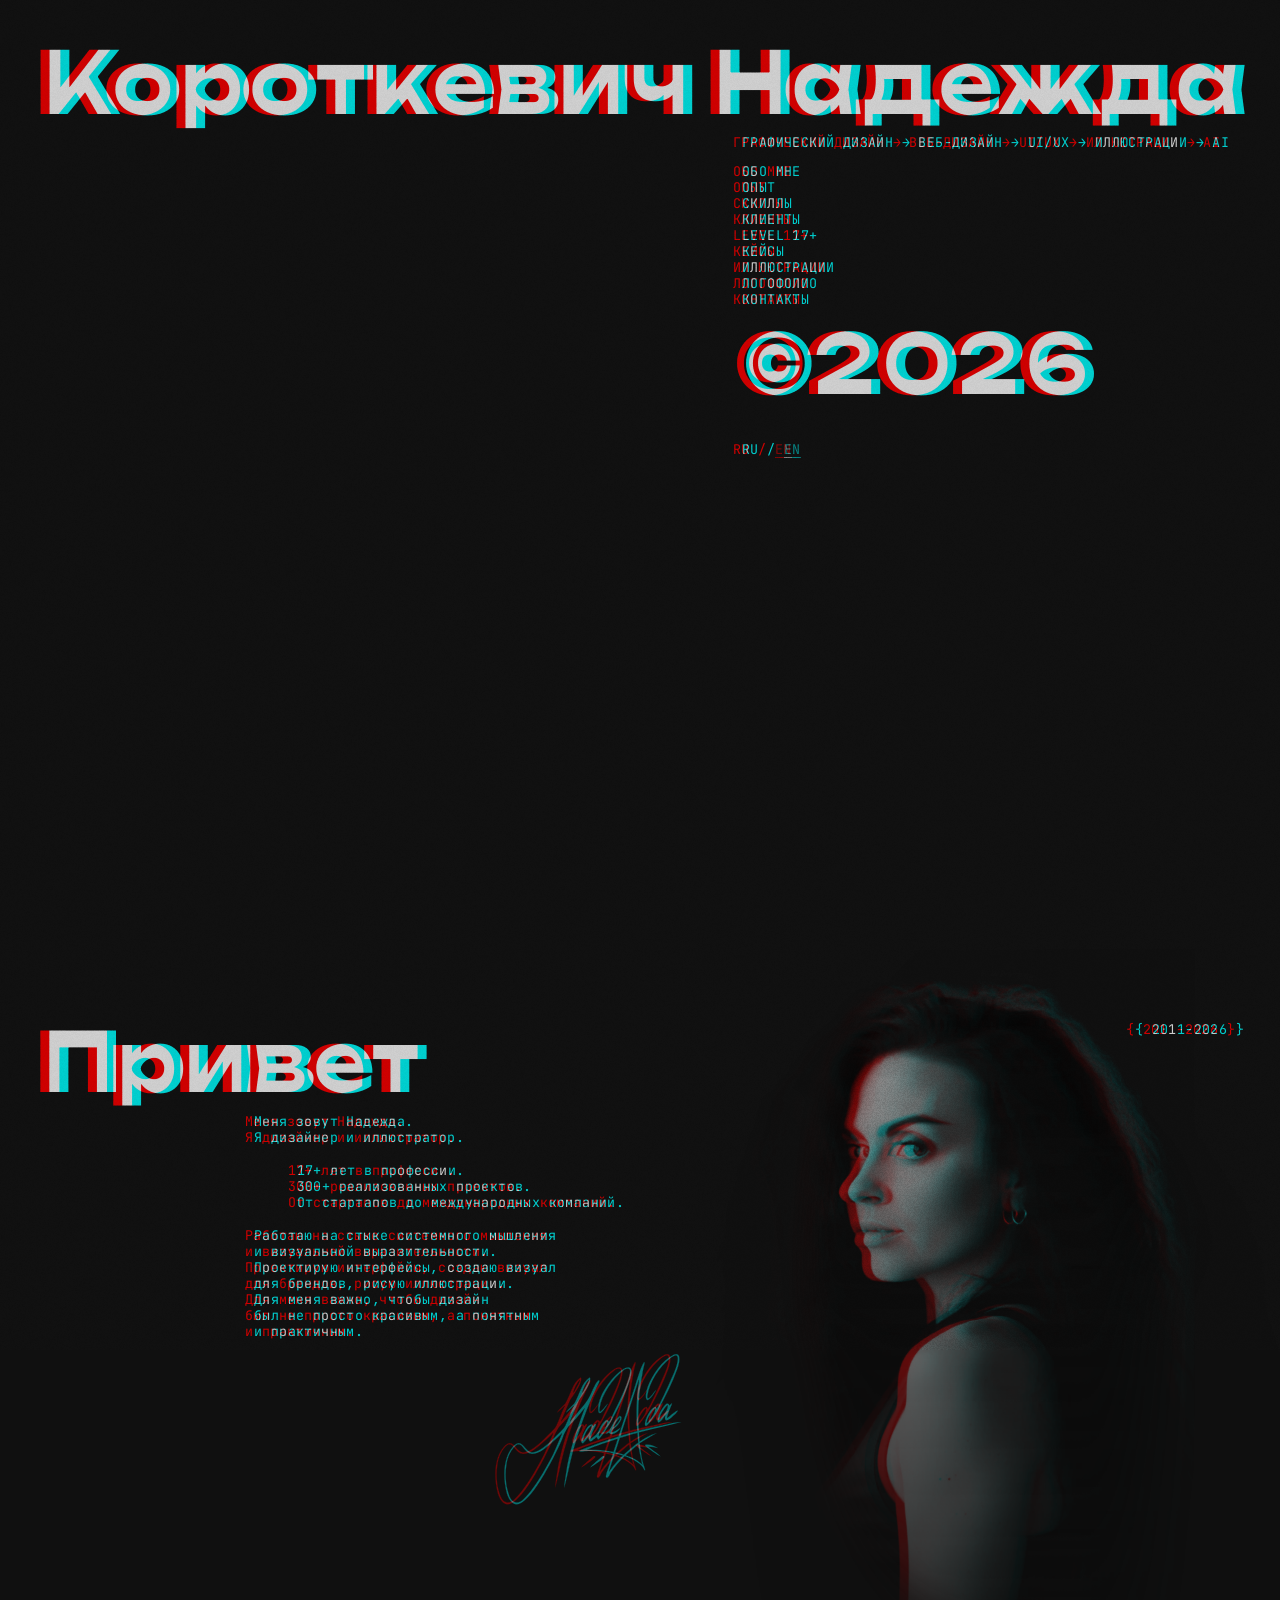
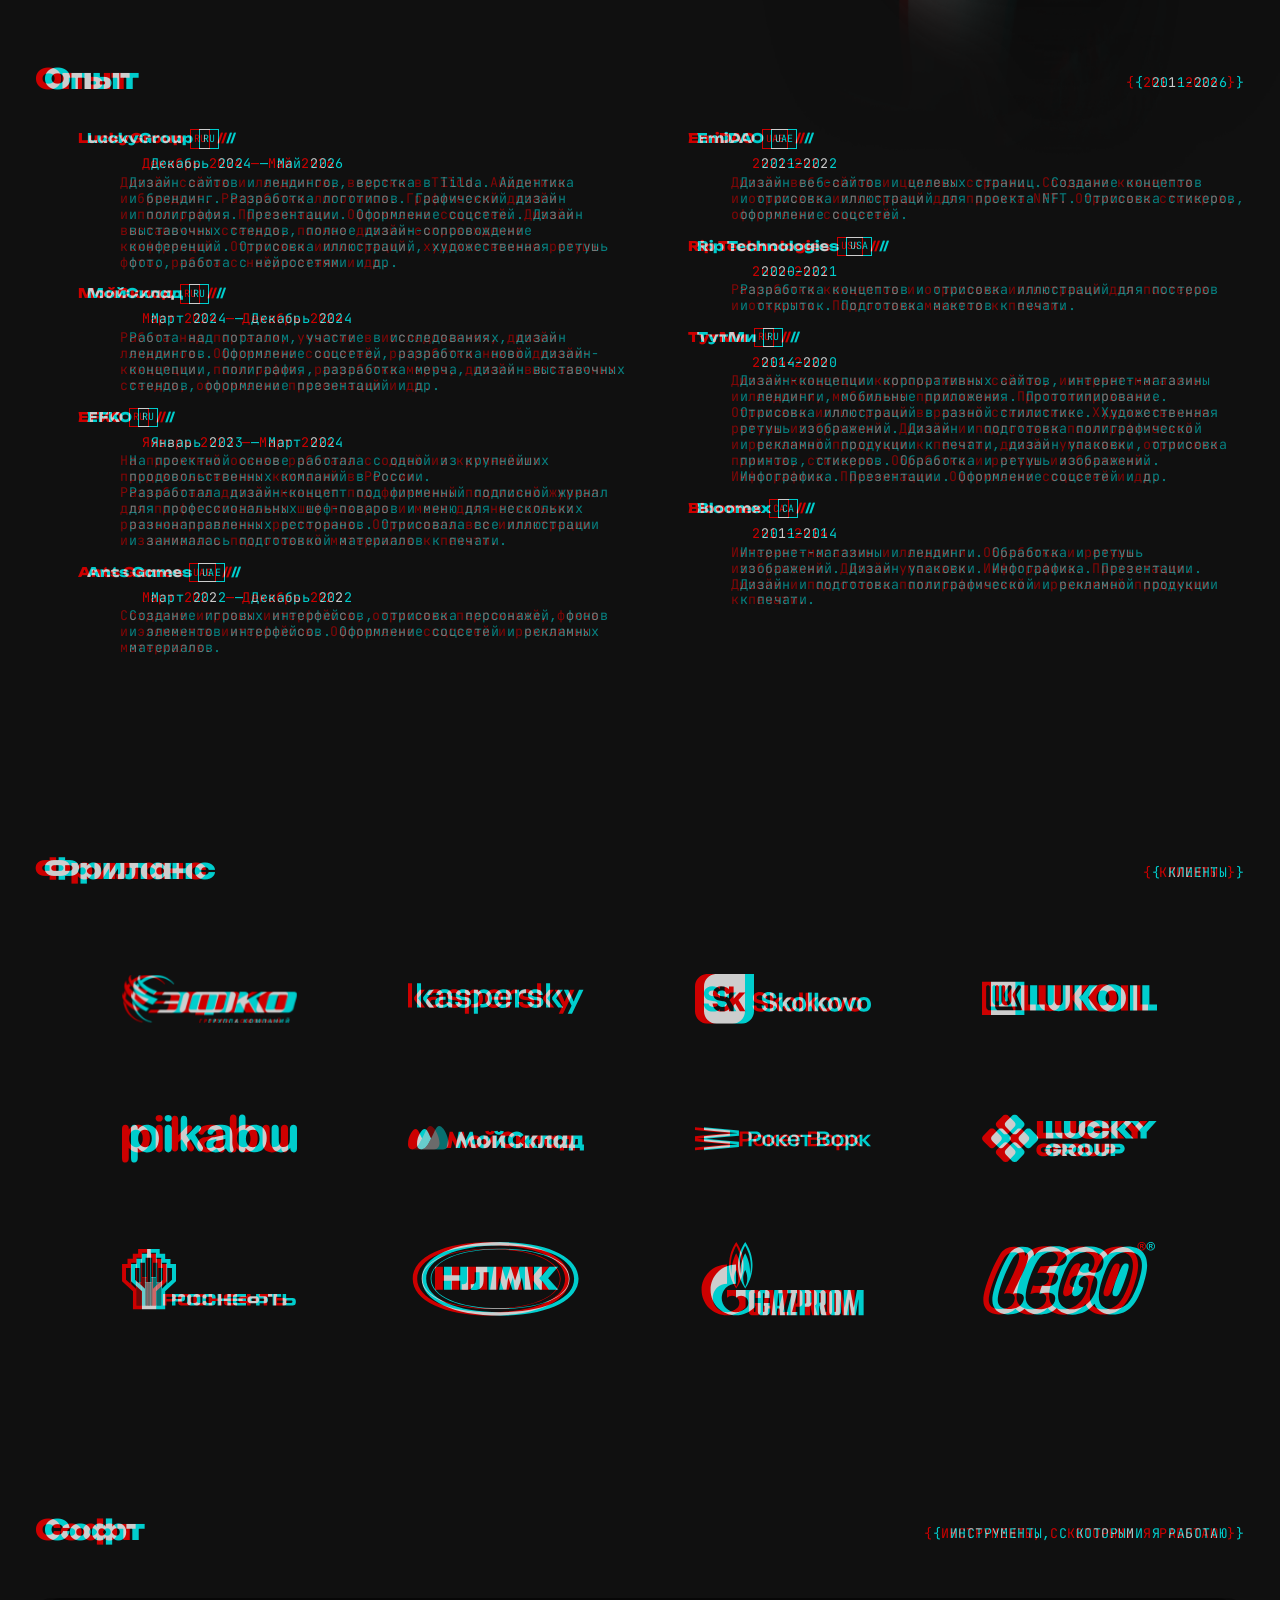
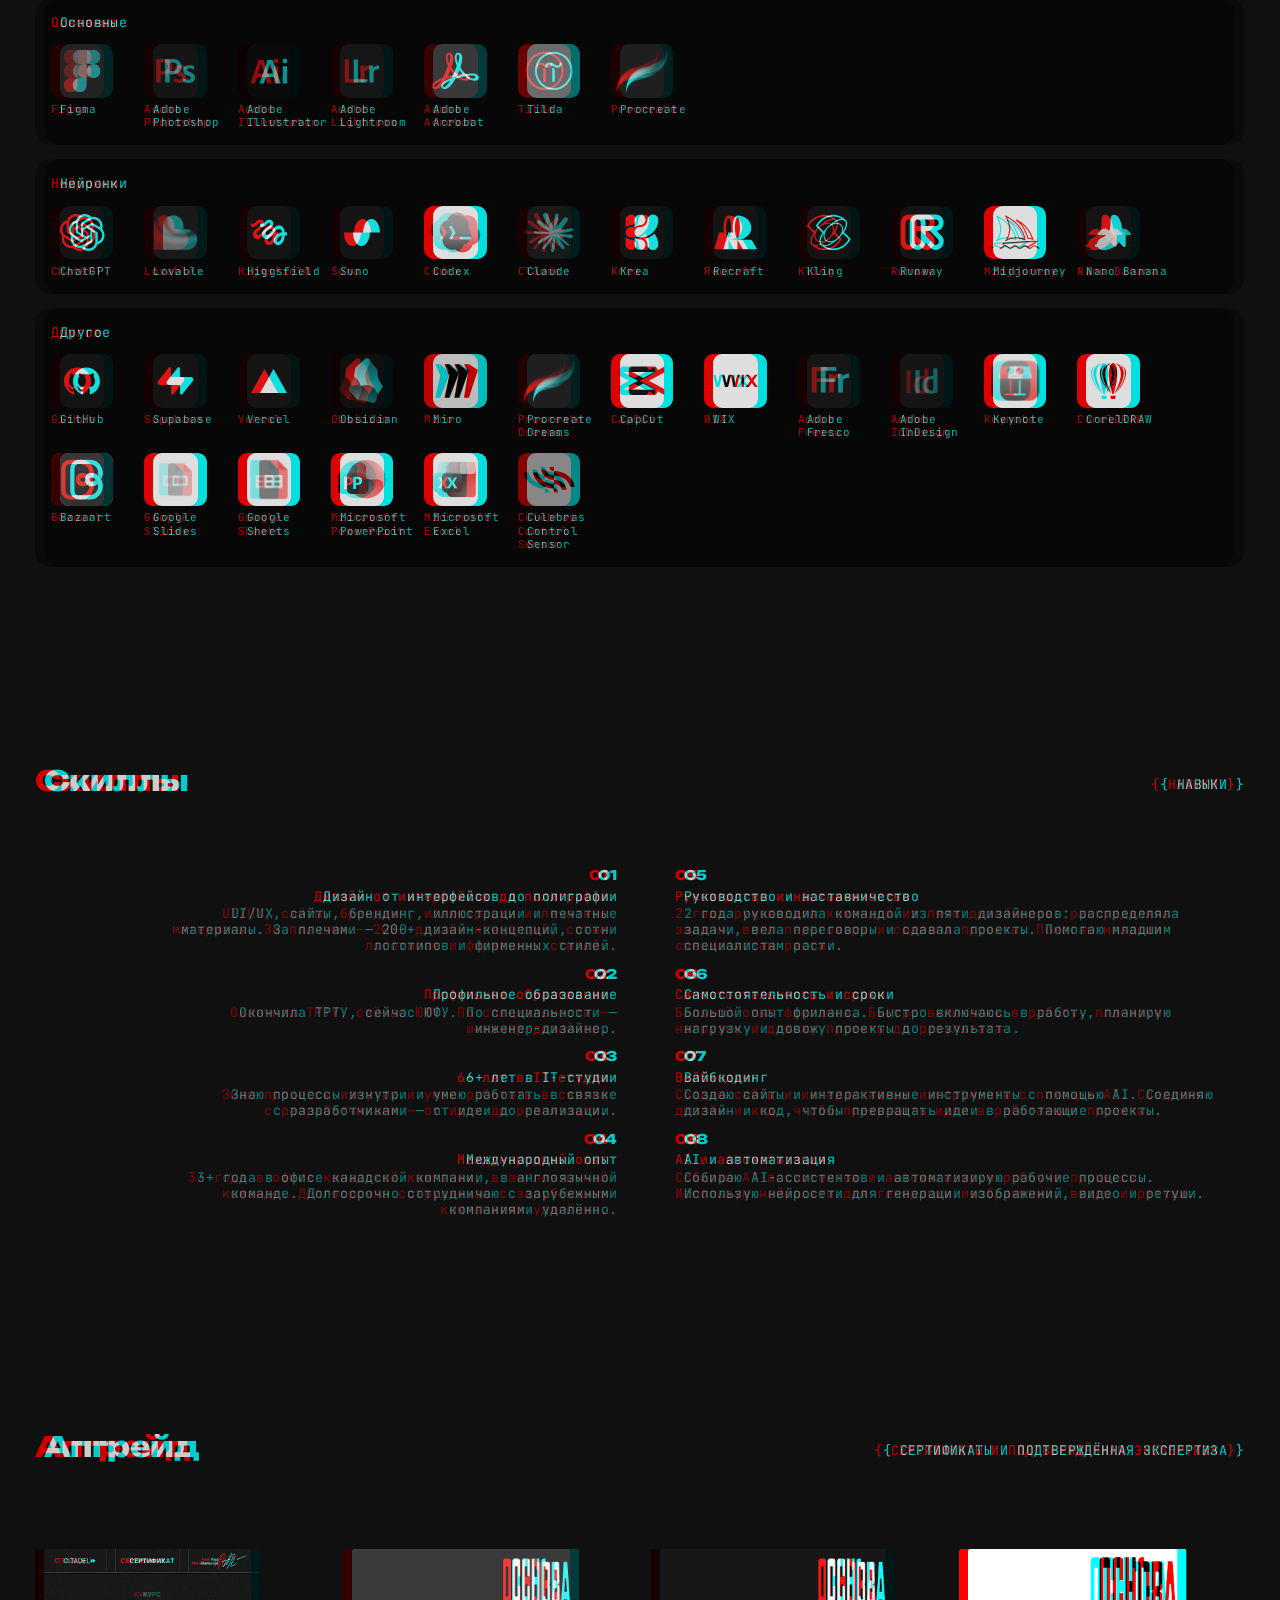
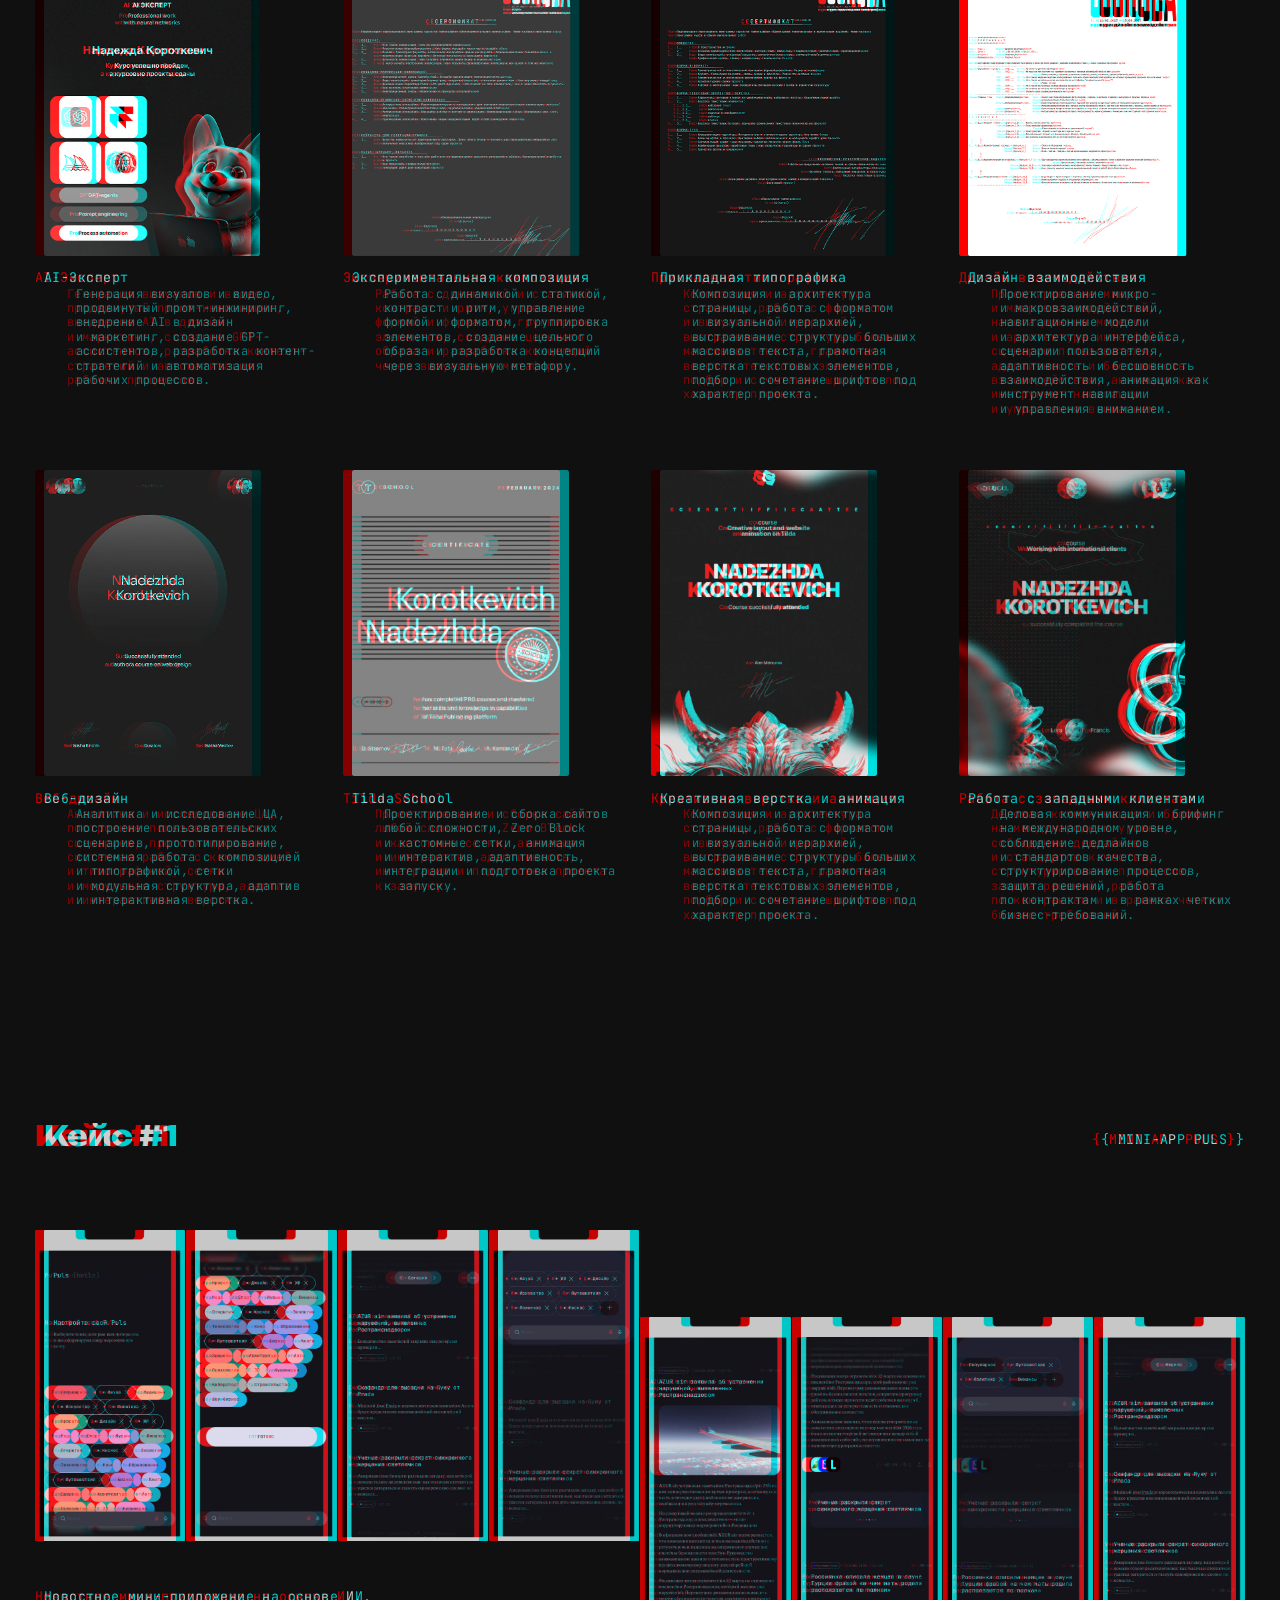
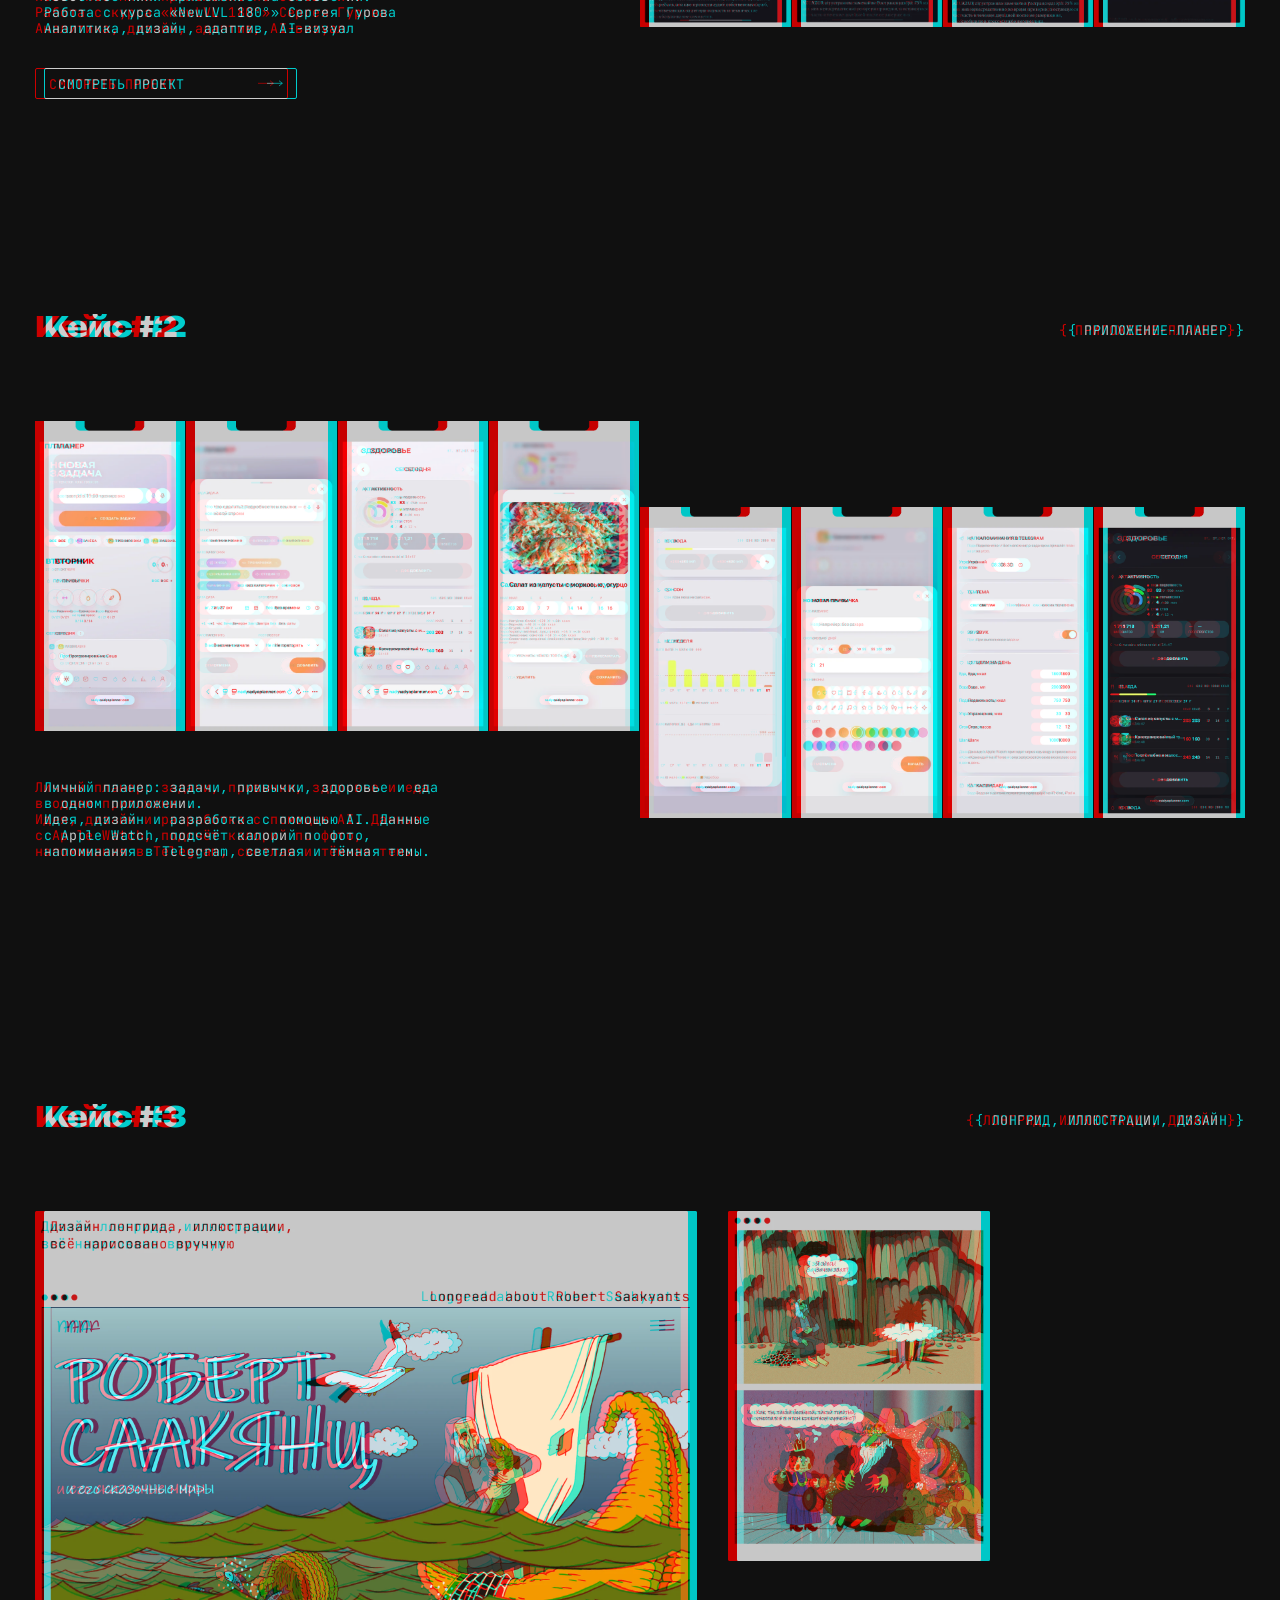
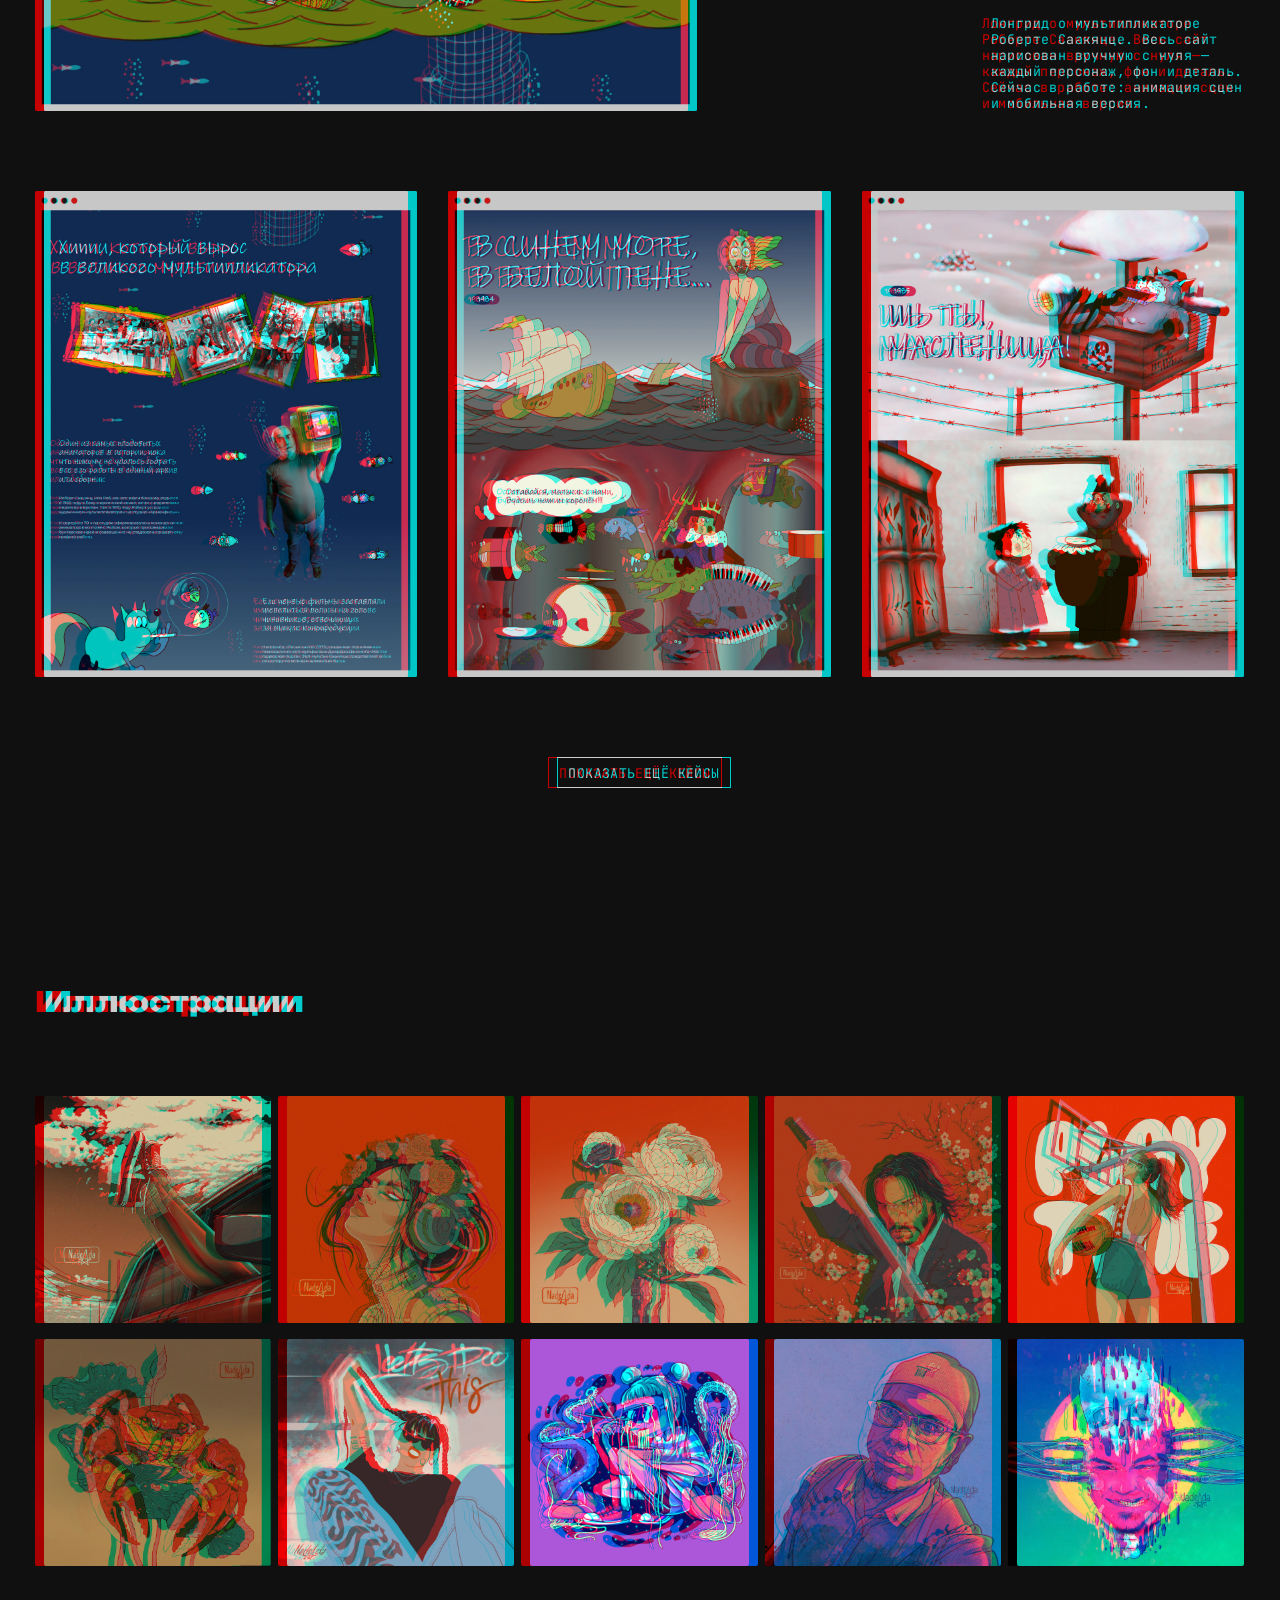
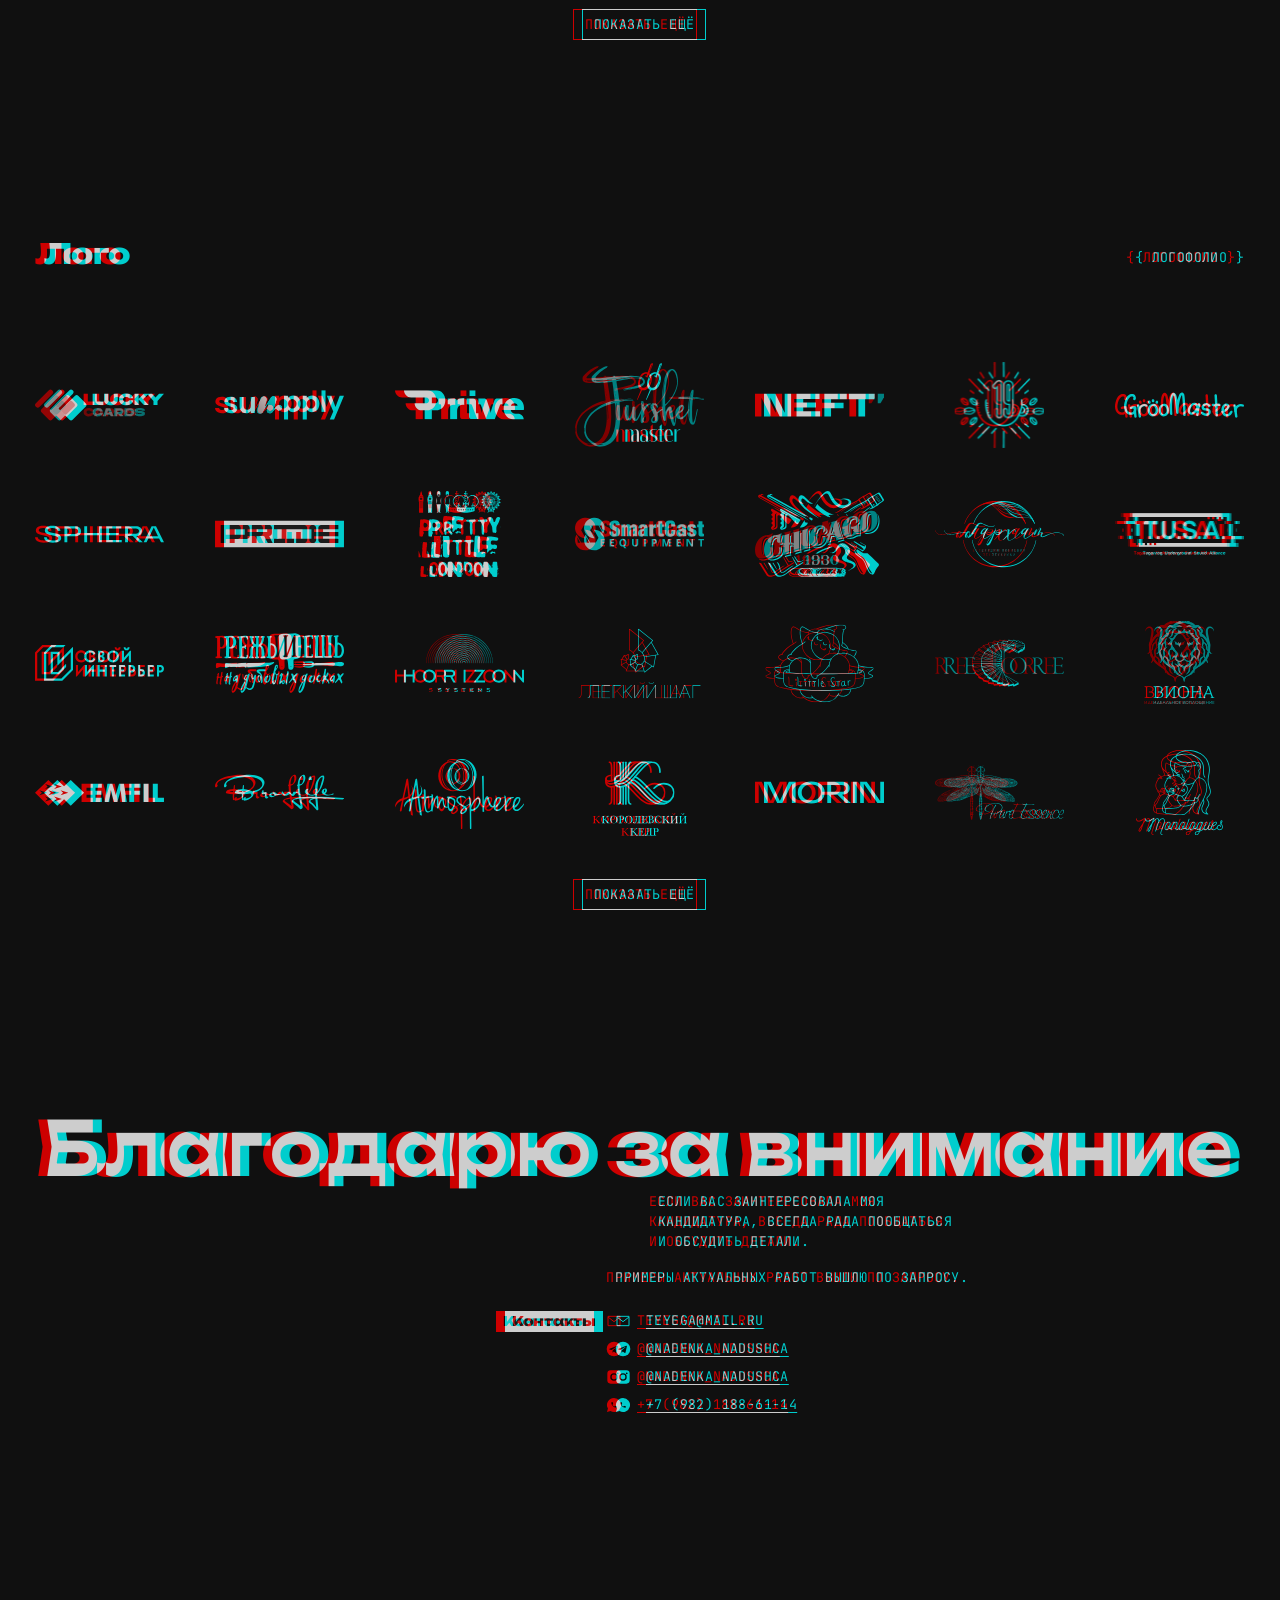
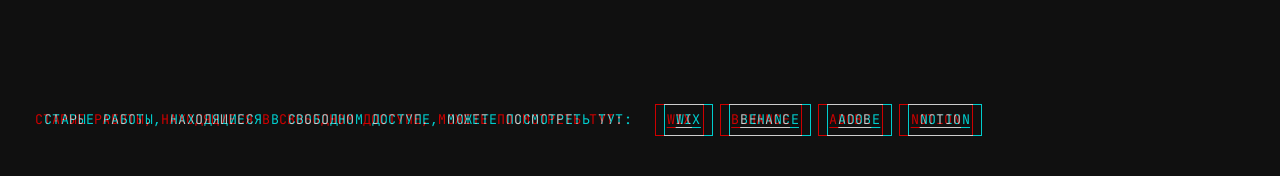
==== commit e7c8803f: "Кейс #14: Еврострой — лендинг тротуарной плитки, иллюстрации и анимация Co-Authored-By: Claude Opus " ====
--- a/index.html
+++ b/index.html
@@ -576,6 +576,43 @@
         <li><img src="assets/cases/case12-card-1.webp" width="560" height="866" alt="KIMIMO: страница технологий" loading="lazy"></li>
         <li><img src="assets/cases/case12-card-2.webp" width="560" height="866" alt="KIMIMO: продукт KimiEye" loading="lazy"></li>
         <li><img src="assets/cases/case12-card-3.webp" width="560" height="866" alt="KIMIMO: о компании" loading="lazy"></li>
+      </ul>
+    </section>
+    <section class="sec case case--nophone" id="case-13" aria-labelledby="case13-title">
+      <div class="sec__head">
+        <h2 class="sec__title" id="case13-title">Кейс #13</h2>
+        <p class="sec__tag overline">{ Многостраничный сайт, UI/UX }</p>
+      </div>
+      <div class="case__stage">
+        <img class="case__main" src="assets/cases/case13-main.webp" width="979" height="749" alt="Нейрум: главная страница" loading="lazy">
+        <div class="case__side">
+          <img class="case__collage" src="assets/cases/case13-collage.webp" width="380" height="525" alt="Нейрум: первый экран и карточка педагога" loading="lazy">
+          <p class="case__desc">Сайт сети детских развивающих центров «Нейрум&nbsp;— фабрика ума». Главная, о&nbsp;центре, команда, курсы и&nbsp;тренинги, диагностика и&nbsp;тестирование детей, контакты.</p>
+        </div>
+      </div>
+      <ul class="case__cards">
+        <li><img src="assets/cases/case13-card-1.webp" width="560" height="866" alt="Нейрум: навыки XXI века и курсы" loading="lazy"></li>
+        <li><img src="assets/cases/case13-card-2.webp" width="560" height="866" alt="Нейрум: курсы и тренинги" loading="lazy"></li>
+        <li><img src="assets/cases/case13-card-3.webp" width="560" height="866" alt="Нейрум: диагностика и тестирование детей" loading="lazy"></li>
+      </ul>
+    </section>
+    <section class="sec case" id="case-14" aria-labelledby="case14-title">
+      <div class="sec__head">
+        <h2 class="sec__title" id="case14-title">Кейс #14</h2>
+        <p class="sec__tag overline">{ Лендинг, иллюстрации, анимация }</p>
+      </div>
+      <div class="case__stage">
+        <img class="case__main" src="assets/cases/case14-main.webp" width="979" height="749" alt="Еврострой: первый экран лендинга" loading="lazy">
+        <img class="case__phone" src="assets/cases/case14-phone.webp" width="300" height="599" alt="Еврострой: мобильная версия" loading="lazy">
+        <div class="case__side">
+          <img class="case__collage" src="assets/cases/case14-collage.webp" width="380" height="525" alt="Еврострой: изометрические иллюстрации" loading="lazy">
+          <p class="case__desc">Лендинг производителя тротуарной плитки «Еврострой». Все изометрические иллюстрации нарисованы мной, анимация проработана для&nbsp;каждого блока. Калькулятор сметы, каталог форм и&nbsp;фактур, адаптив.</p>
+        </div>
+      </div>
+      <ul class="case__cards">
+        <li><img src="assets/cases/case14-card-1.webp" width="560" height="866" alt="Еврострой: калькулятор и формы плитки" loading="lazy"></li>
+        <li><img src="assets/cases/case14-card-2.webp" width="560" height="866" alt="Еврострой: «С чего начать»" loading="lazy"></li>
+        <li><img src="assets/cases/case14-card-3.webp" width="560" height="866" alt="Еврострой: отгрузка и производство" loading="lazy"></li>
       </ul>
     </section>
   </div>
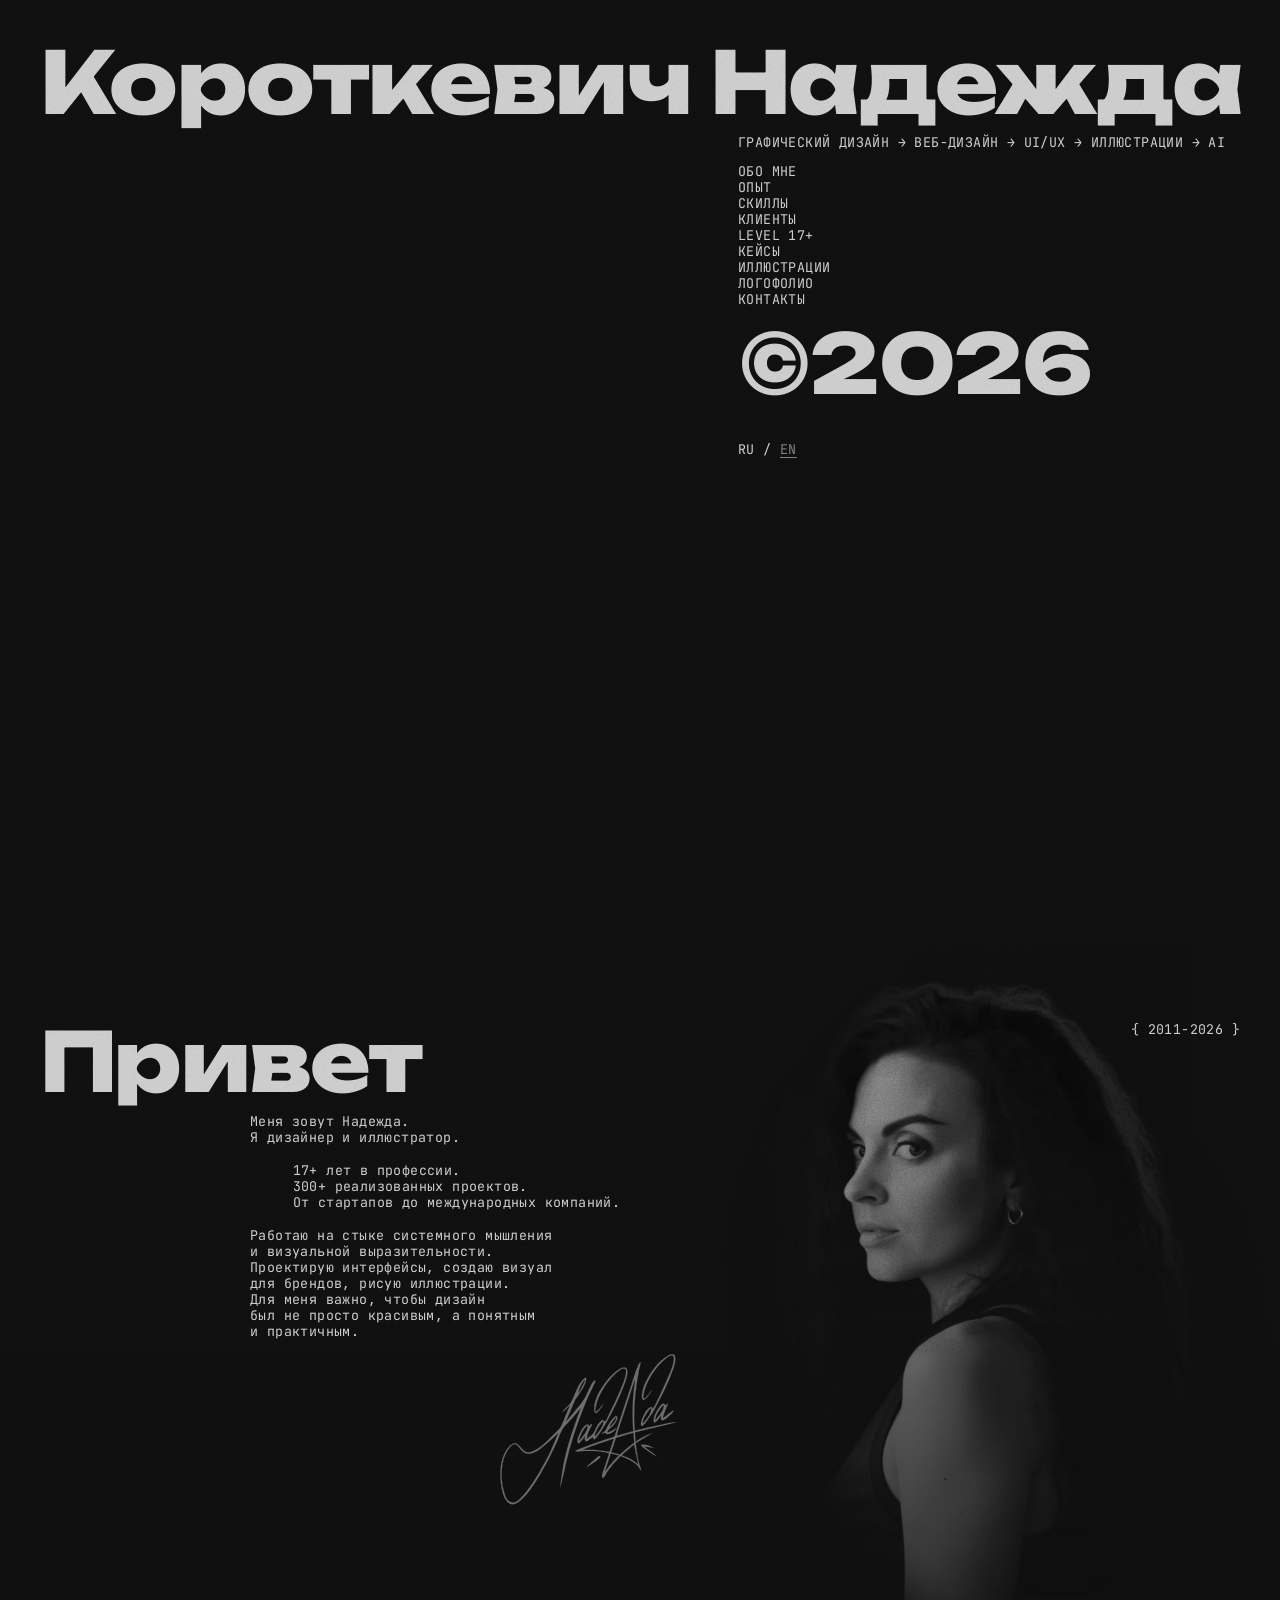
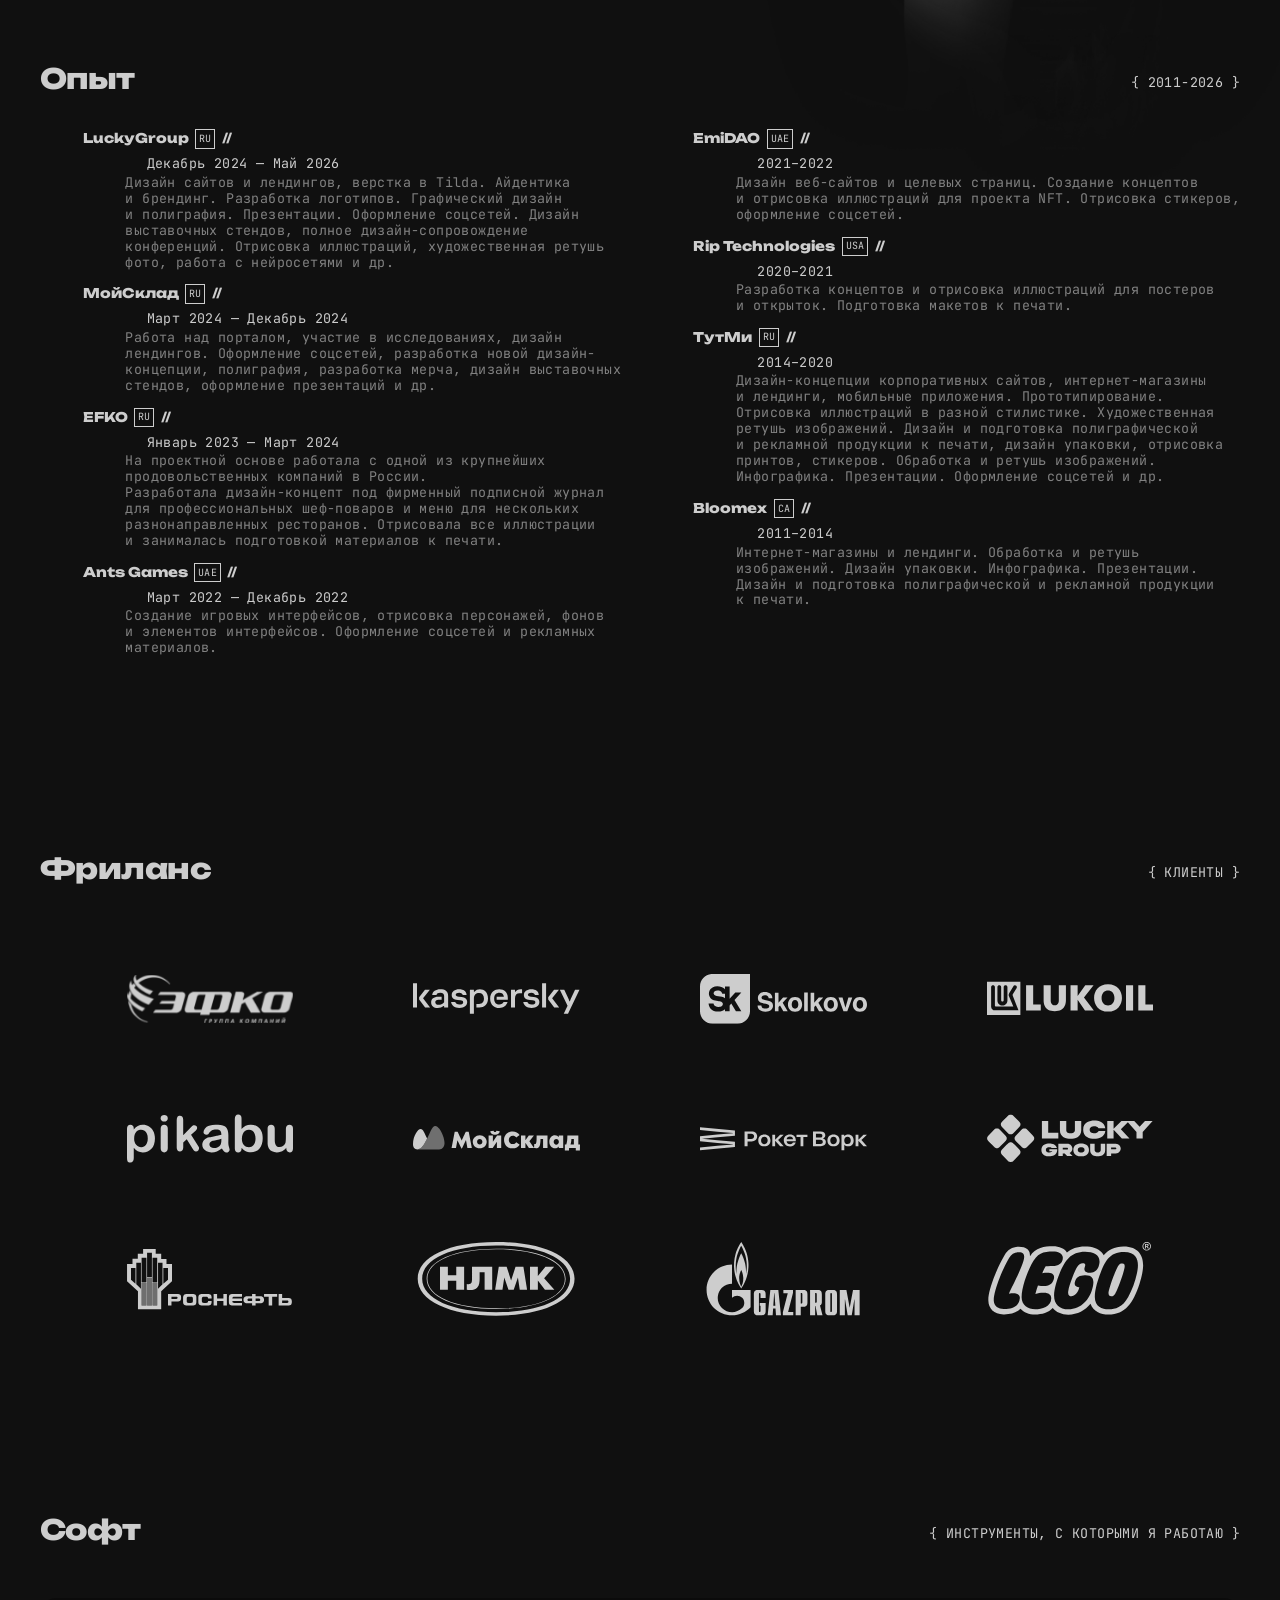
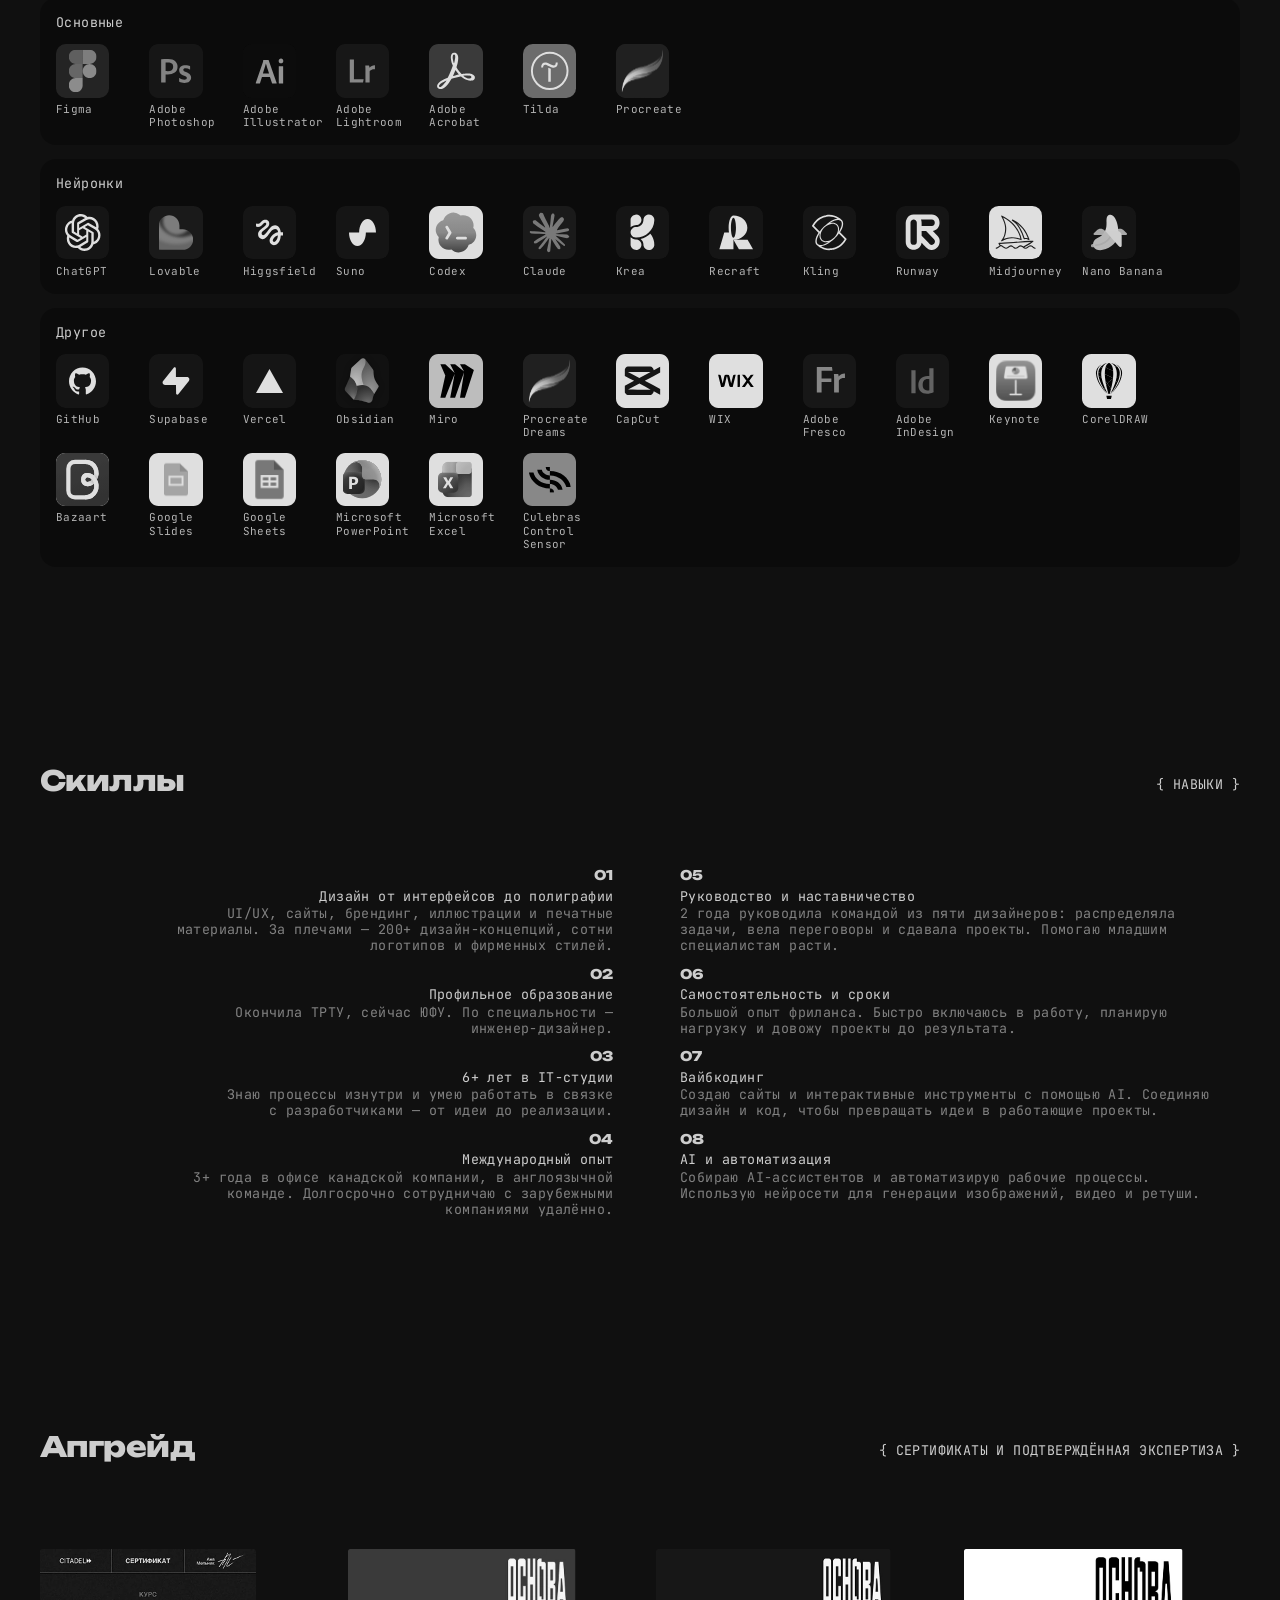
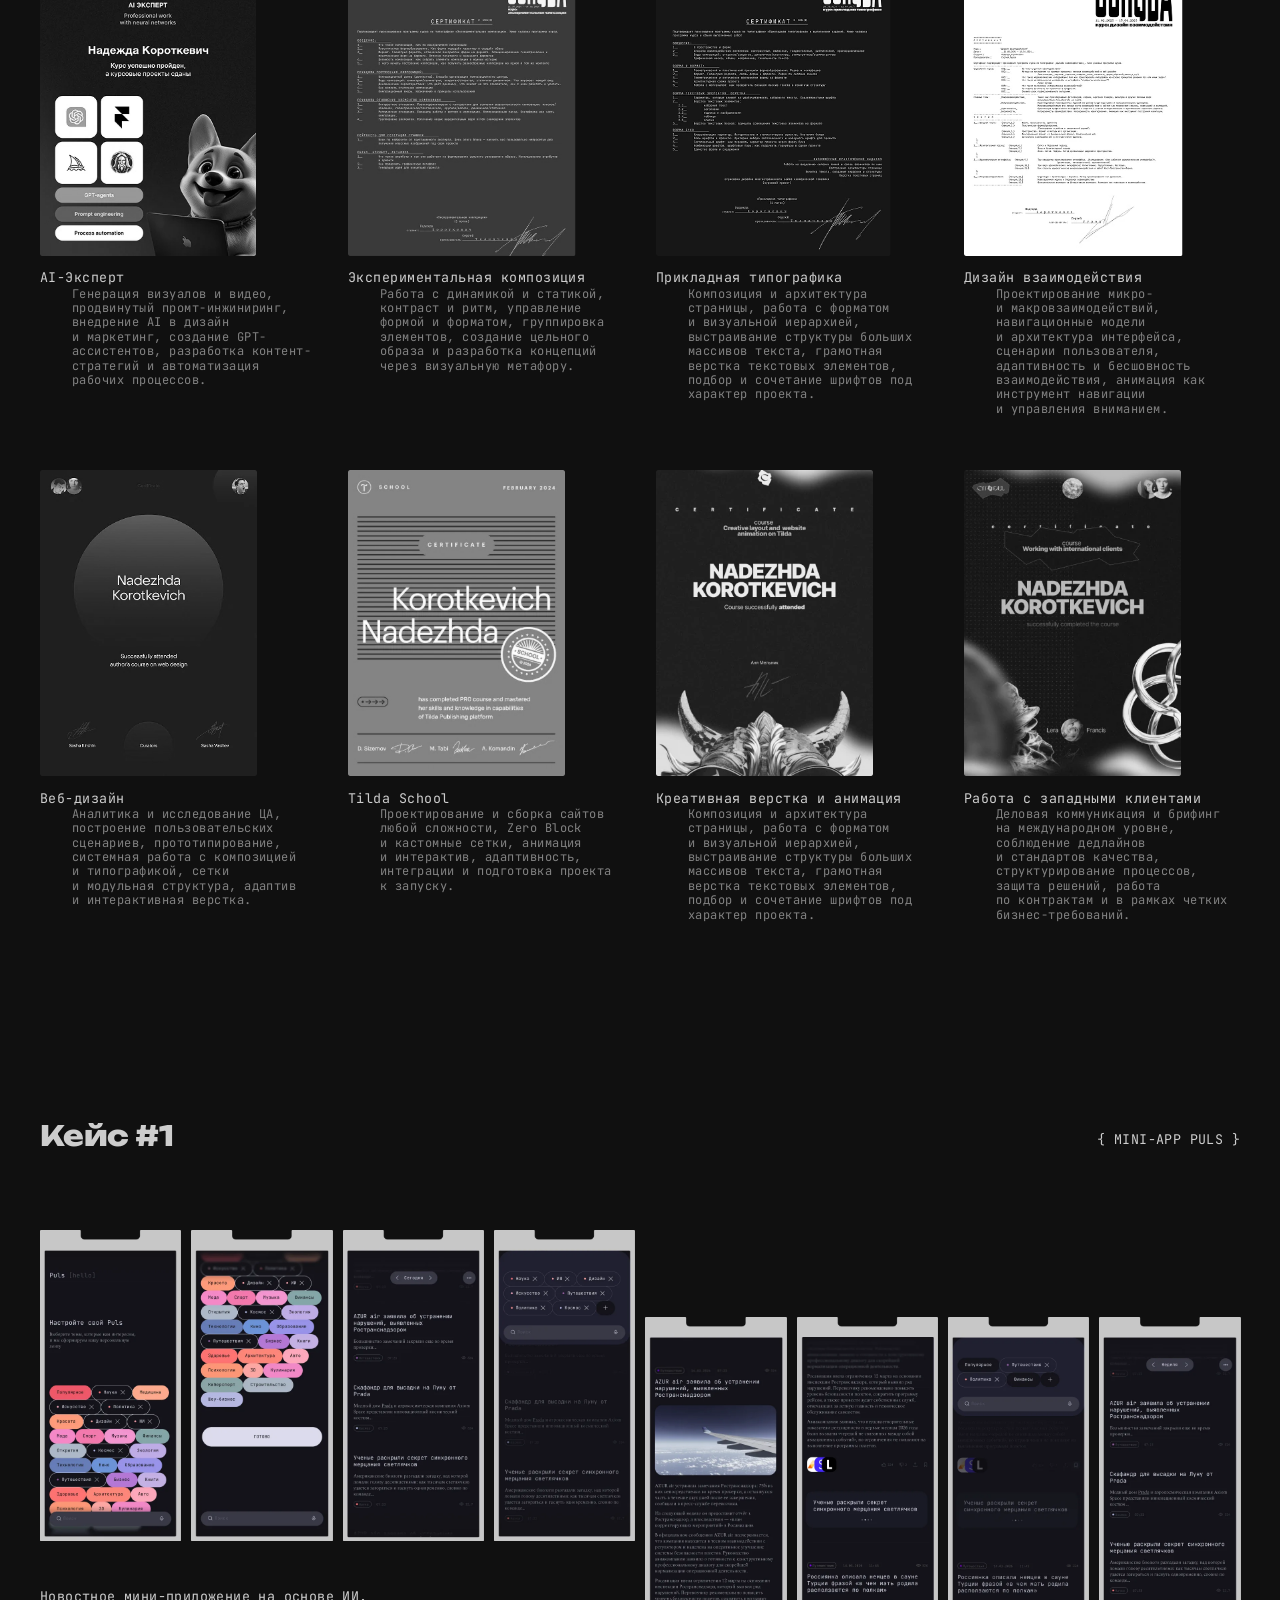
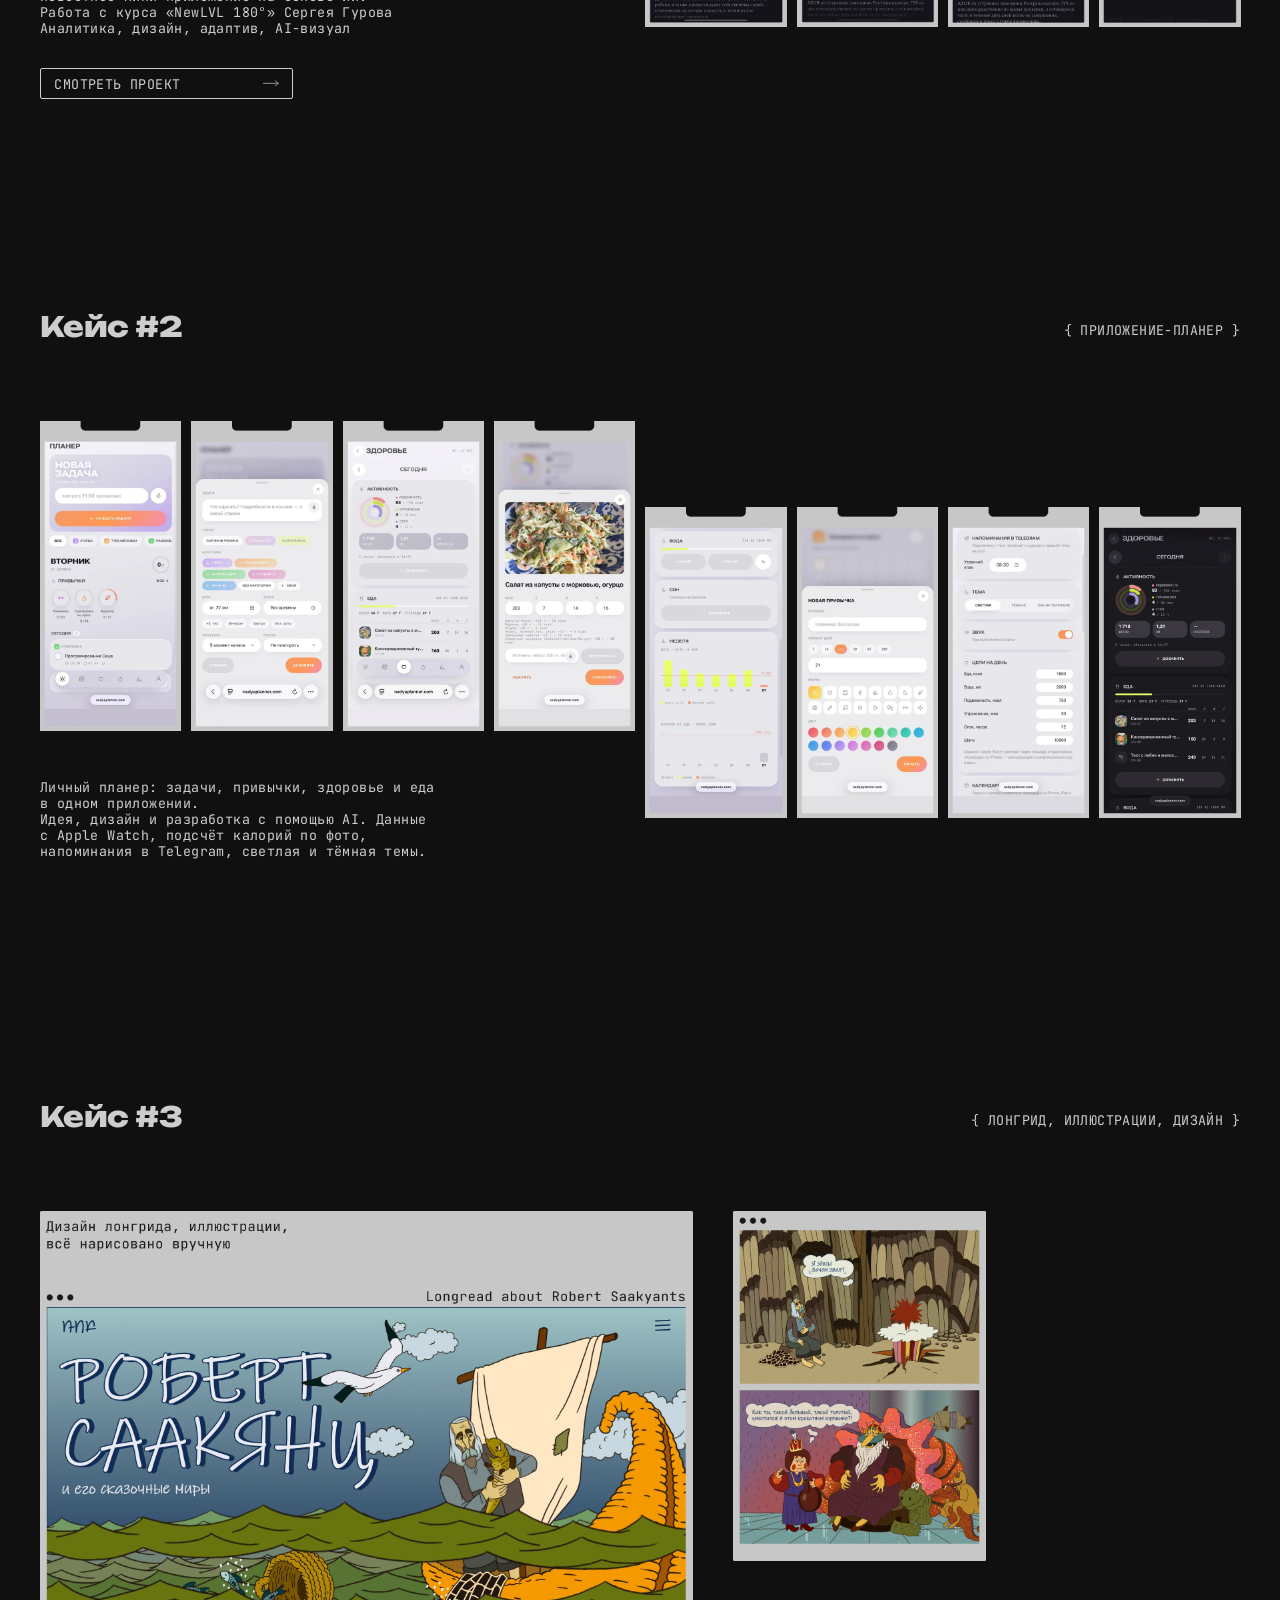
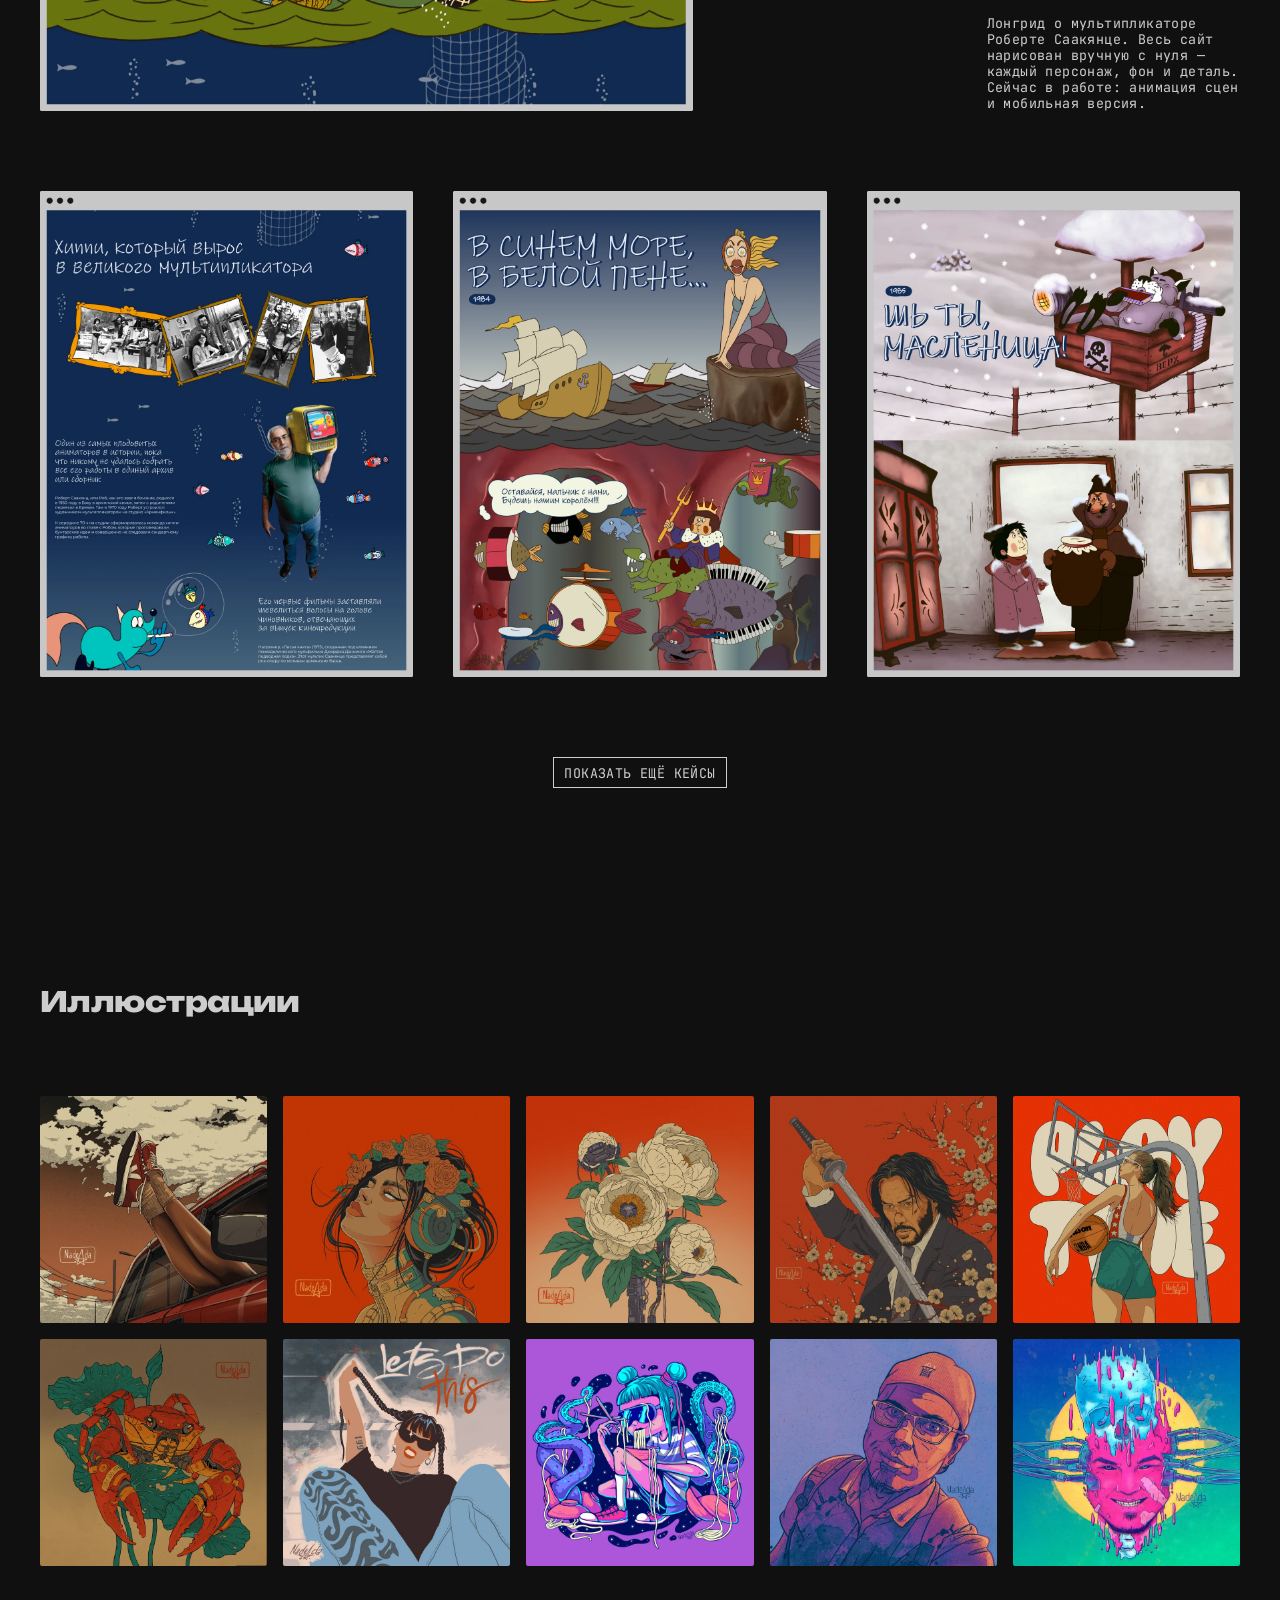
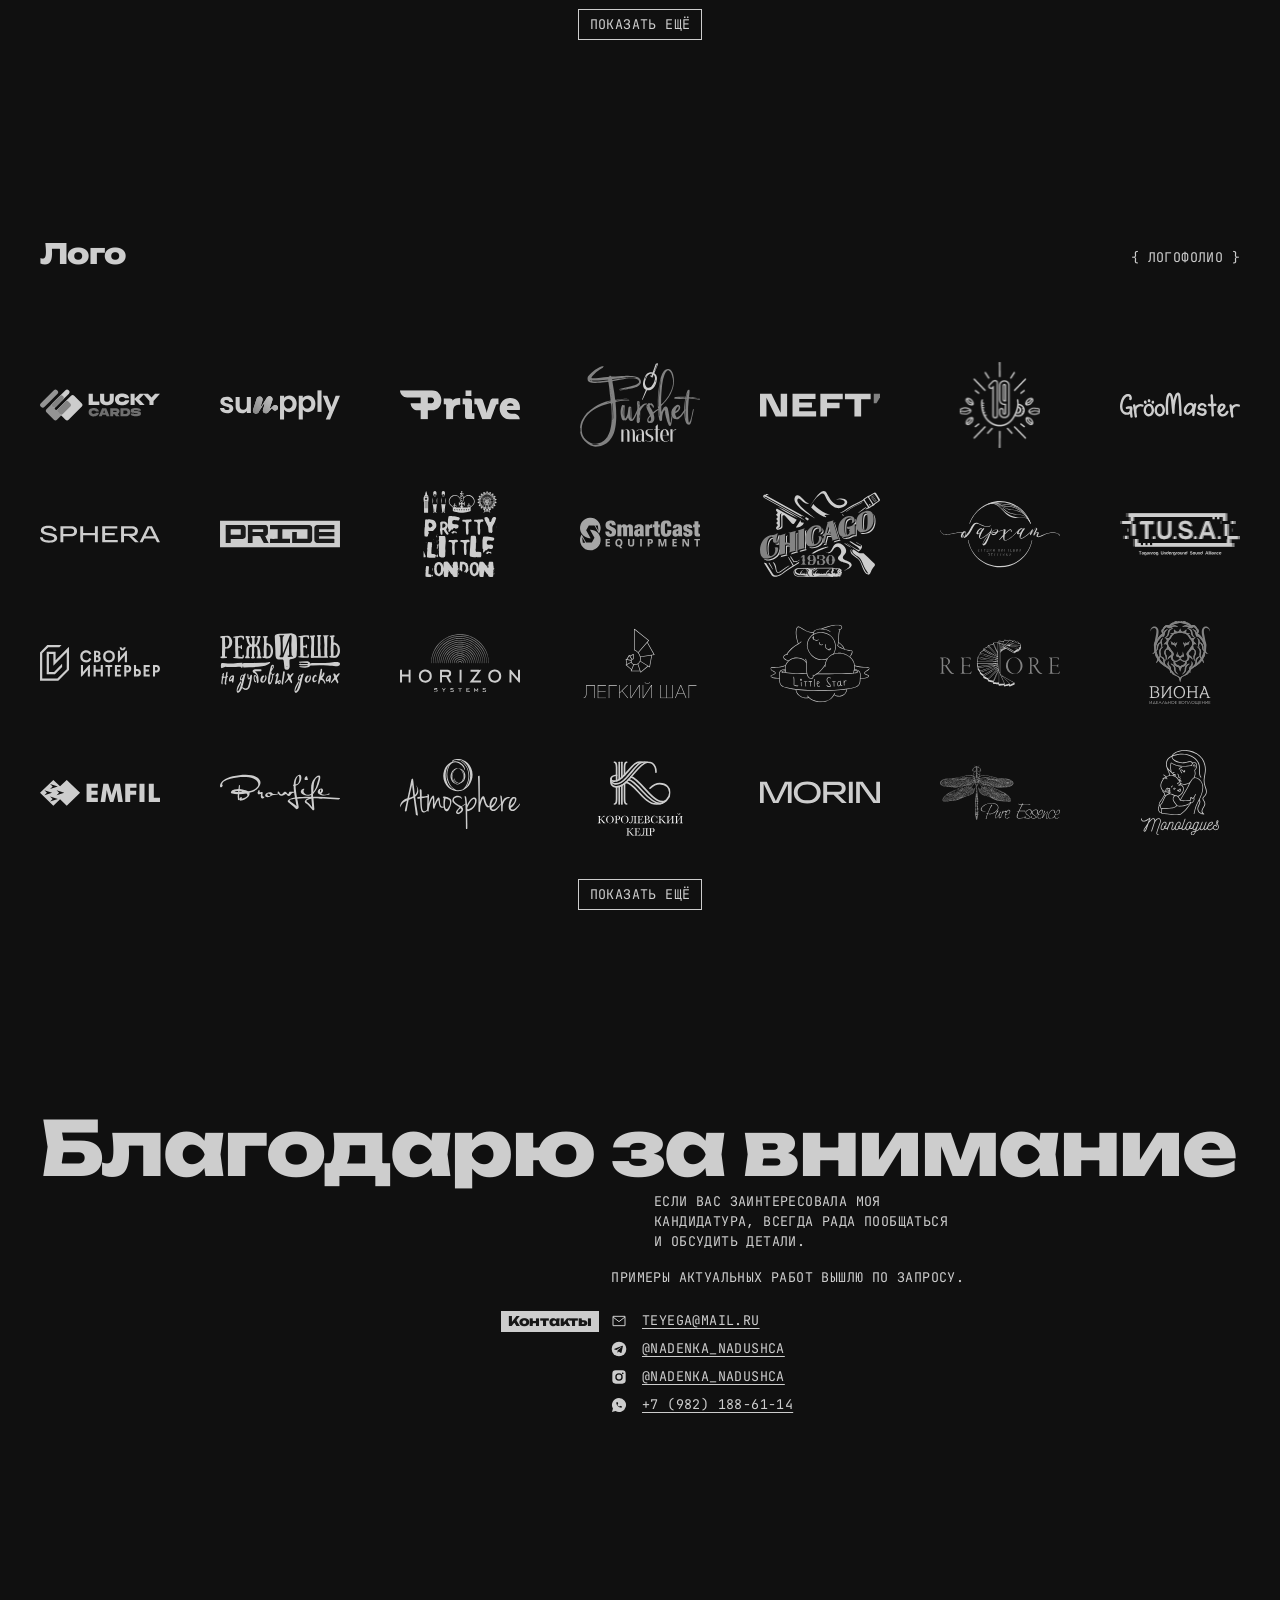
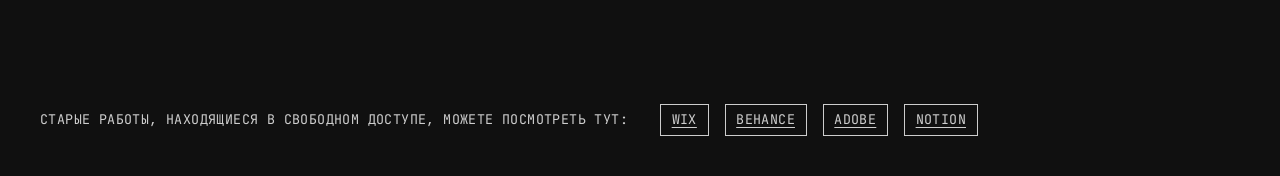
==== commit d78ed4f3: "Еврострой на 11 место; Нейрум: новый коллаж с курсами и навыками Co-Authored-By: Claude Opus 5.5 <no" ====
--- a/index.html
+++ b/index.html
@@ -543,6 +543,25 @@
     <section class="sec case" id="case-11" aria-labelledby="case11-title">
       <div class="sec__head">
         <h2 class="sec__title" id="case11-title">Кейс #11</h2>
+        <p class="sec__tag overline">{ Лендинг, иллюстрации, анимация }</p>
+      </div>
+      <div class="case__stage">
+        <img class="case__main" src="assets/cases/case14-main.webp" width="979" height="749" alt="Еврострой: первый экран лендинга" loading="lazy">
+        <img class="case__phone" src="assets/cases/case14-phone.webp" width="300" height="599" alt="Еврострой: мобильная версия" loading="lazy">
+        <div class="case__side">
+          <img class="case__collage" src="assets/cases/case14-collage.webp" width="380" height="525" alt="Еврострой: изометрические иллюстрации" loading="lazy">
+          <p class="case__desc">Лендинг производителя тротуарной плитки «Еврострой». Все изометрические иллюстрации нарисованы мной, анимация проработана для&nbsp;каждого блока. Калькулятор сметы, каталог форм и&nbsp;фактур, адаптив.</p>
+        </div>
+      </div>
+      <ul class="case__cards">
+        <li><img src="assets/cases/case14-card-1.webp" width="560" height="866" alt="Еврострой: калькулятор и формы плитки" loading="lazy"></li>
+        <li><img src="assets/cases/case14-card-2.webp" width="560" height="866" alt="Еврострой: «С чего начать»" loading="lazy"></li>
+        <li><img src="assets/cases/case14-card-3.webp" width="560" height="866" alt="Еврострой: отгрузка и производство" loading="lazy"></li>
+      </ul>
+    </section>
+    <section class="sec case" id="case-12" aria-labelledby="case12-title">
+      <div class="sec__head">
+        <h2 class="sec__title" id="case12-title">Кейс #12</h2>
         <p class="sec__tag overline">{ Лого, лендинг, UI/UX, адаптив }</p>
       </div>
       <div class="case__stage">
@@ -559,9 +578,9 @@
         <li><img src="assets/cases/case7-card-3.webp" width="560" height="866" alt="Лёгкий шаг: форма, Instagram и контакты" loading="lazy"></li>
       </ul>
     </section>
-    <section class="sec case" id="case-12" aria-labelledby="case12-title">
-      <div class="sec__head">
-        <h2 class="sec__title" id="case12-title">Кейс #12</h2>
+    <section class="sec case" id="case-13" aria-labelledby="case13-title">
+      <div class="sec__head">
+        <h2 class="sec__title" id="case13-title">Кейс #13</h2>
         <p class="sec__tag overline">{ Корпоративный сайт, UI/UX, адаптив }</p>
       </div>
       <div class="case__stage">
@@ -578,15 +597,15 @@
         <li><img src="assets/cases/case12-card-3.webp" width="560" height="866" alt="KIMIMO: о компании" loading="lazy"></li>
       </ul>
     </section>
-    <section class="sec case case--nophone" id="case-13" aria-labelledby="case13-title">
-      <div class="sec__head">
-        <h2 class="sec__title" id="case13-title">Кейс #13</h2>
+    <section class="sec case case--nophone" id="case-14" aria-labelledby="case14-title">
+      <div class="sec__head">
+        <h2 class="sec__title" id="case14-title">Кейс #14</h2>
         <p class="sec__tag overline">{ Многостраничный сайт, UI/UX }</p>
       </div>
       <div class="case__stage">
         <img class="case__main" src="assets/cases/case13-main.webp" width="979" height="749" alt="Нейрум: главная страница" loading="lazy">
         <div class="case__side">
-          <img class="case__collage" src="assets/cases/case13-collage.webp" width="380" height="525" alt="Нейрум: первый экран и карточка педагога" loading="lazy">
+          <img class="case__collage" src="assets/cases/case13-collage.webp" width="380" height="525" alt="Нейрум: карточки курсов и навыки XXI века" loading="lazy">
           <p class="case__desc">Сайт сети детских развивающих центров «Нейрум&nbsp;— фабрика ума». Главная, о&nbsp;центре, команда, курсы и&nbsp;тренинги, диагностика и&nbsp;тестирование детей, контакты.</p>
         </div>
       </div>
@@ -594,25 +613,6 @@
         <li><img src="assets/cases/case13-card-1.webp" width="560" height="866" alt="Нейрум: навыки XXI века и курсы" loading="lazy"></li>
         <li><img src="assets/cases/case13-card-2.webp" width="560" height="866" alt="Нейрум: курсы и тренинги" loading="lazy"></li>
         <li><img src="assets/cases/case13-card-3.webp" width="560" height="866" alt="Нейрум: диагностика и тестирование детей" loading="lazy"></li>
-      </ul>
-    </section>
-    <section class="sec case" id="case-14" aria-labelledby="case14-title">
-      <div class="sec__head">
-        <h2 class="sec__title" id="case14-title">Кейс #14</h2>
-        <p class="sec__tag overline">{ Лендинг, иллюстрации, анимация }</p>
-      </div>
-      <div class="case__stage">
-        <img class="case__main" src="assets/cases/case14-main.webp" width="979" height="749" alt="Еврострой: первый экран лендинга" loading="lazy">
-        <img class="case__phone" src="assets/cases/case14-phone.webp" width="300" height="599" alt="Еврострой: мобильная версия" loading="lazy">
-        <div class="case__side">
-          <img class="case__collage" src="assets/cases/case14-collage.webp" width="380" height="525" alt="Еврострой: изометрические иллюстрации" loading="lazy">
-          <p class="case__desc">Лендинг производителя тротуарной плитки «Еврострой». Все изометрические иллюстрации нарисованы мной, анимация проработана для&nbsp;каждого блока. Калькулятор сметы, каталог форм и&nbsp;фактур, адаптив.</p>
-        </div>
-      </div>
-      <ul class="case__cards">
-        <li><img src="assets/cases/case14-card-1.webp" width="560" height="866" alt="Еврострой: калькулятор и формы плитки" loading="lazy"></li>
-        <li><img src="assets/cases/case14-card-2.webp" width="560" height="866" alt="Еврострой: «С чего начать»" loading="lazy"></li>
-        <li><img src="assets/cases/case14-card-3.webp" width="560" height="866" alt="Еврострой: отгрузка и производство" loading="lazy"></li>
       </ul>
     </section>
   </div>
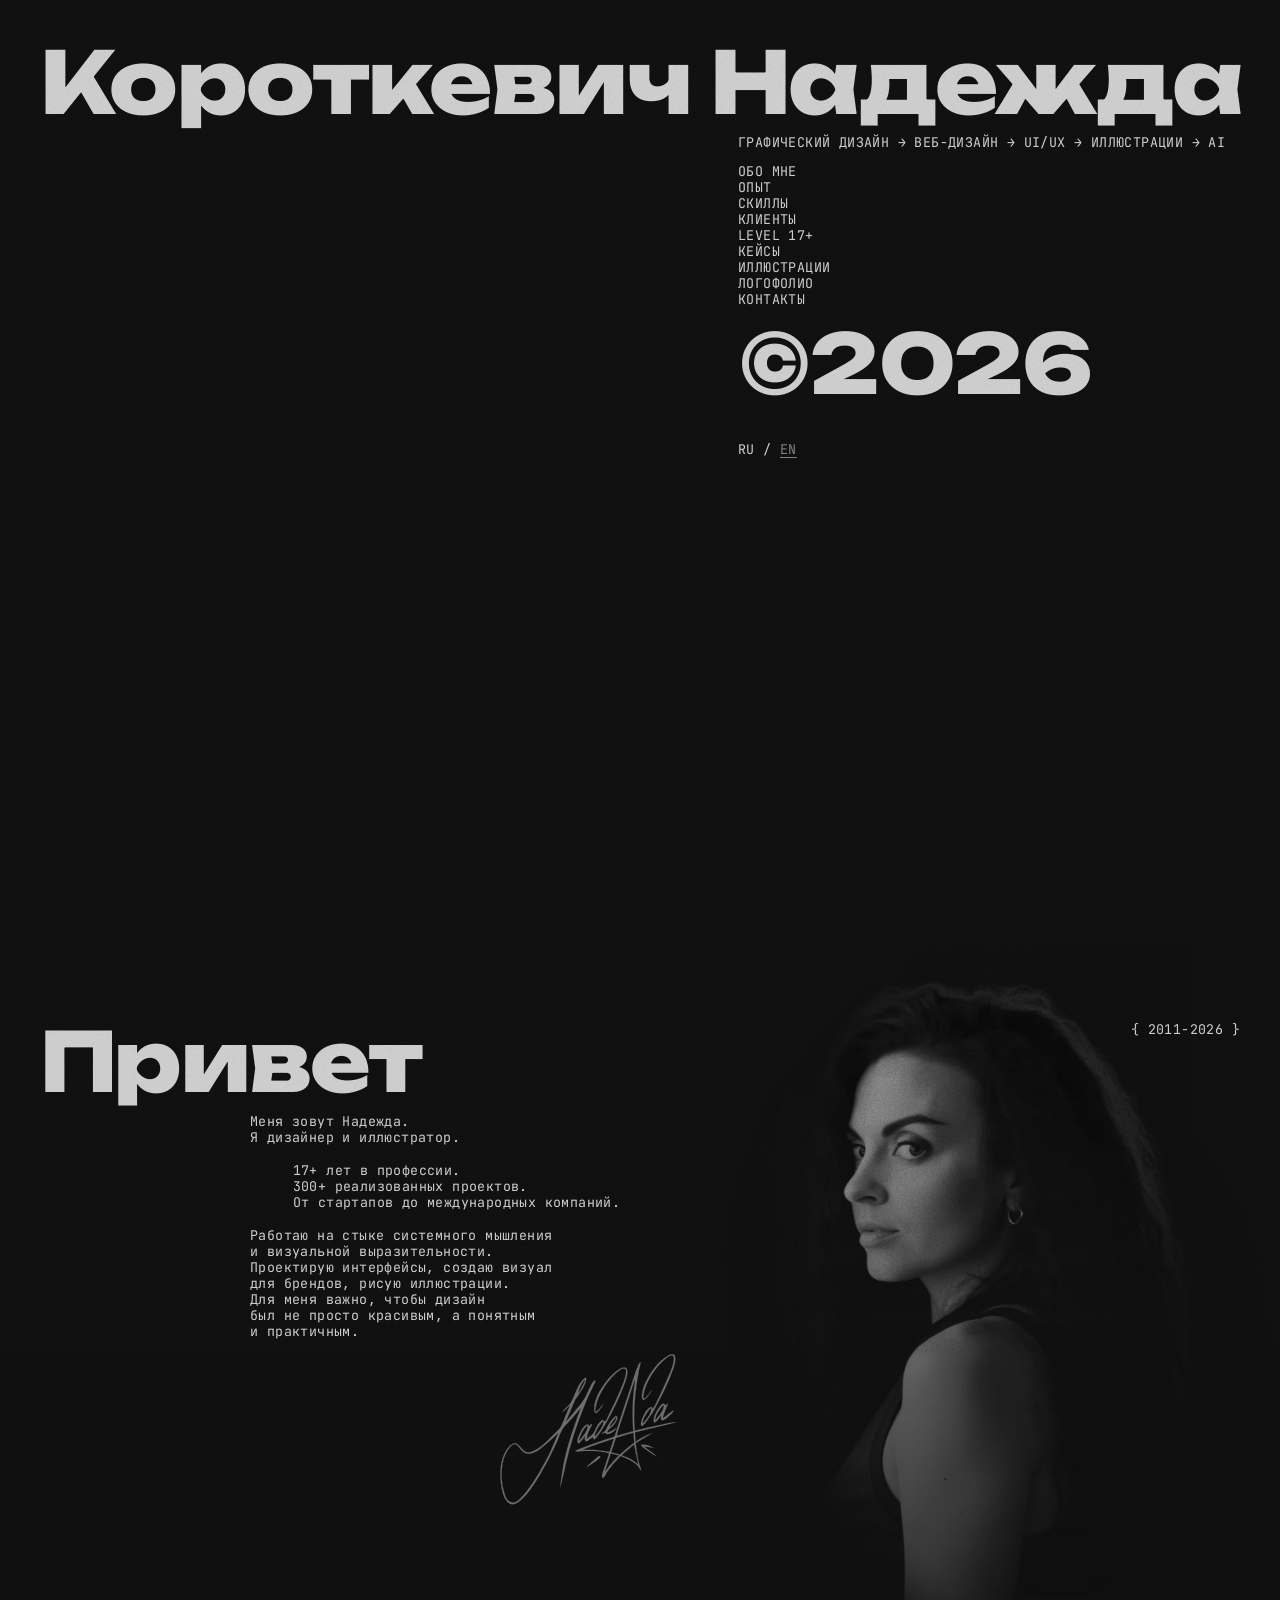
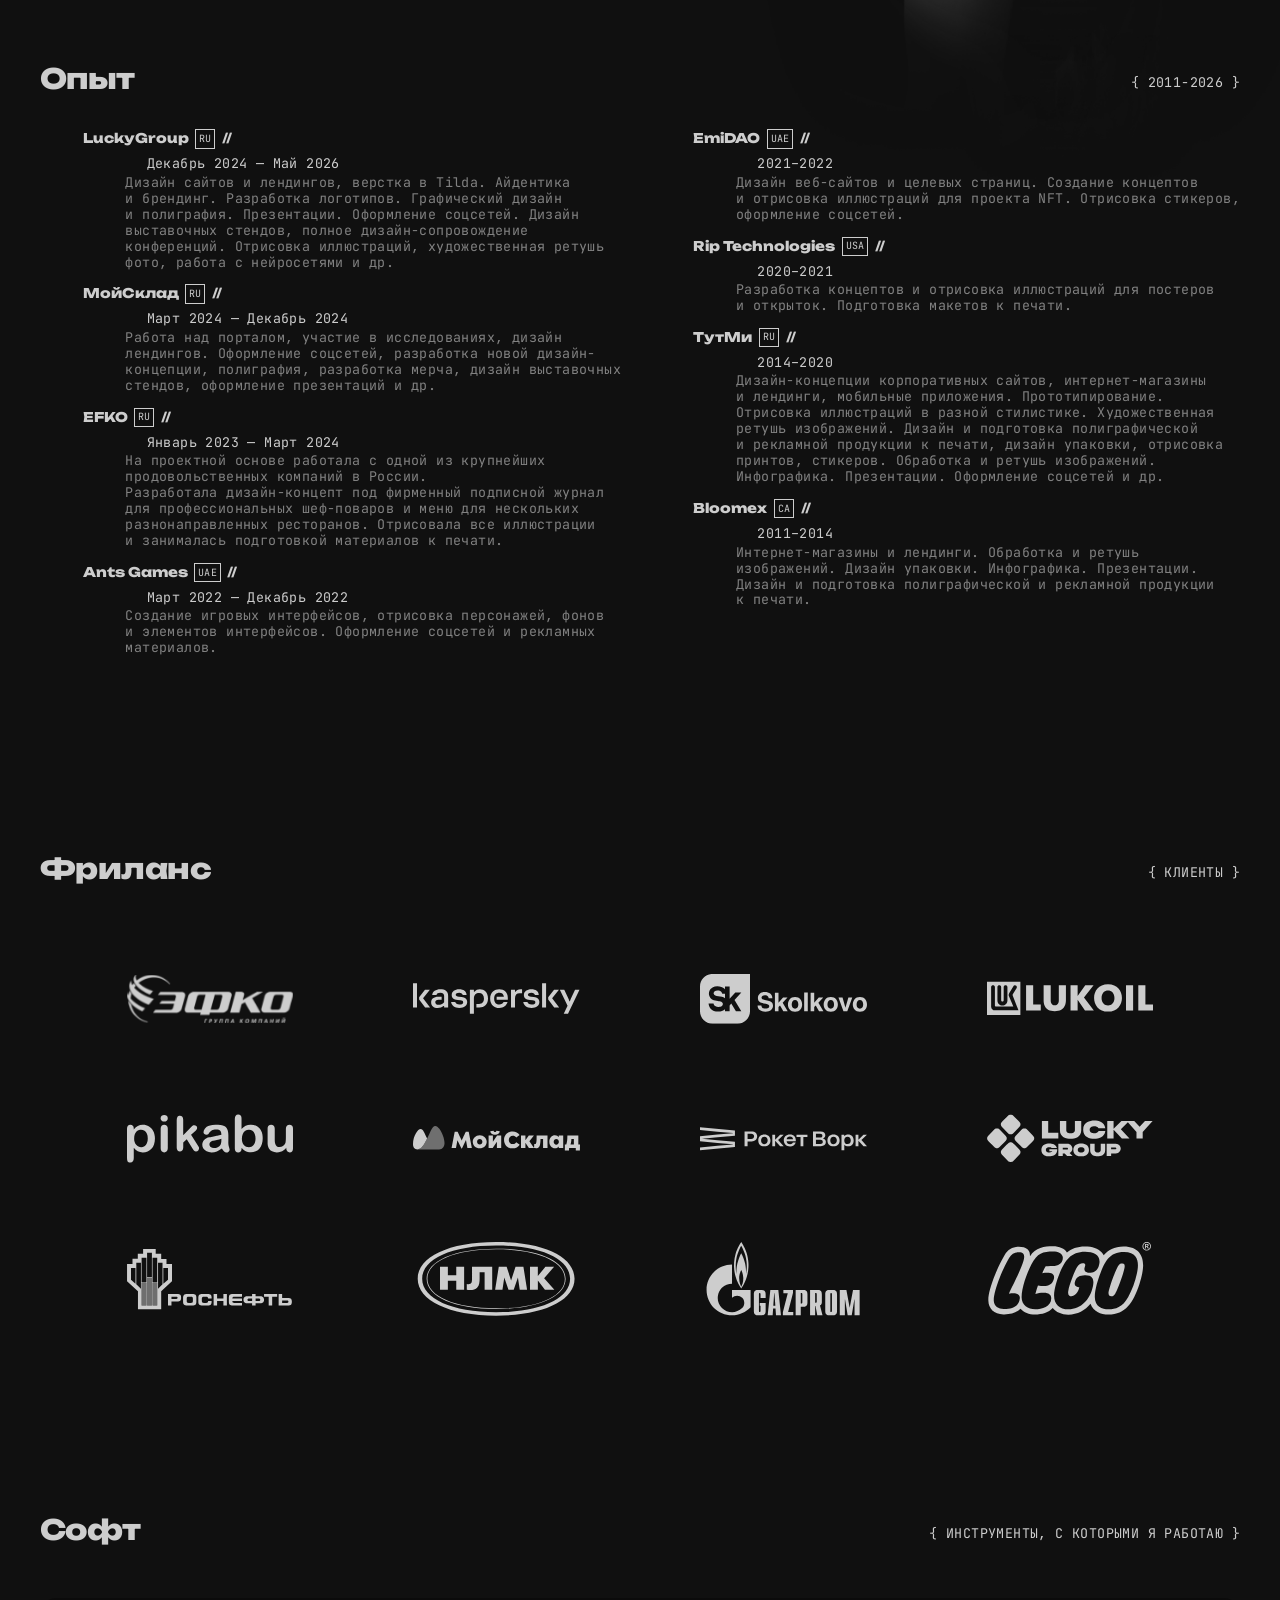
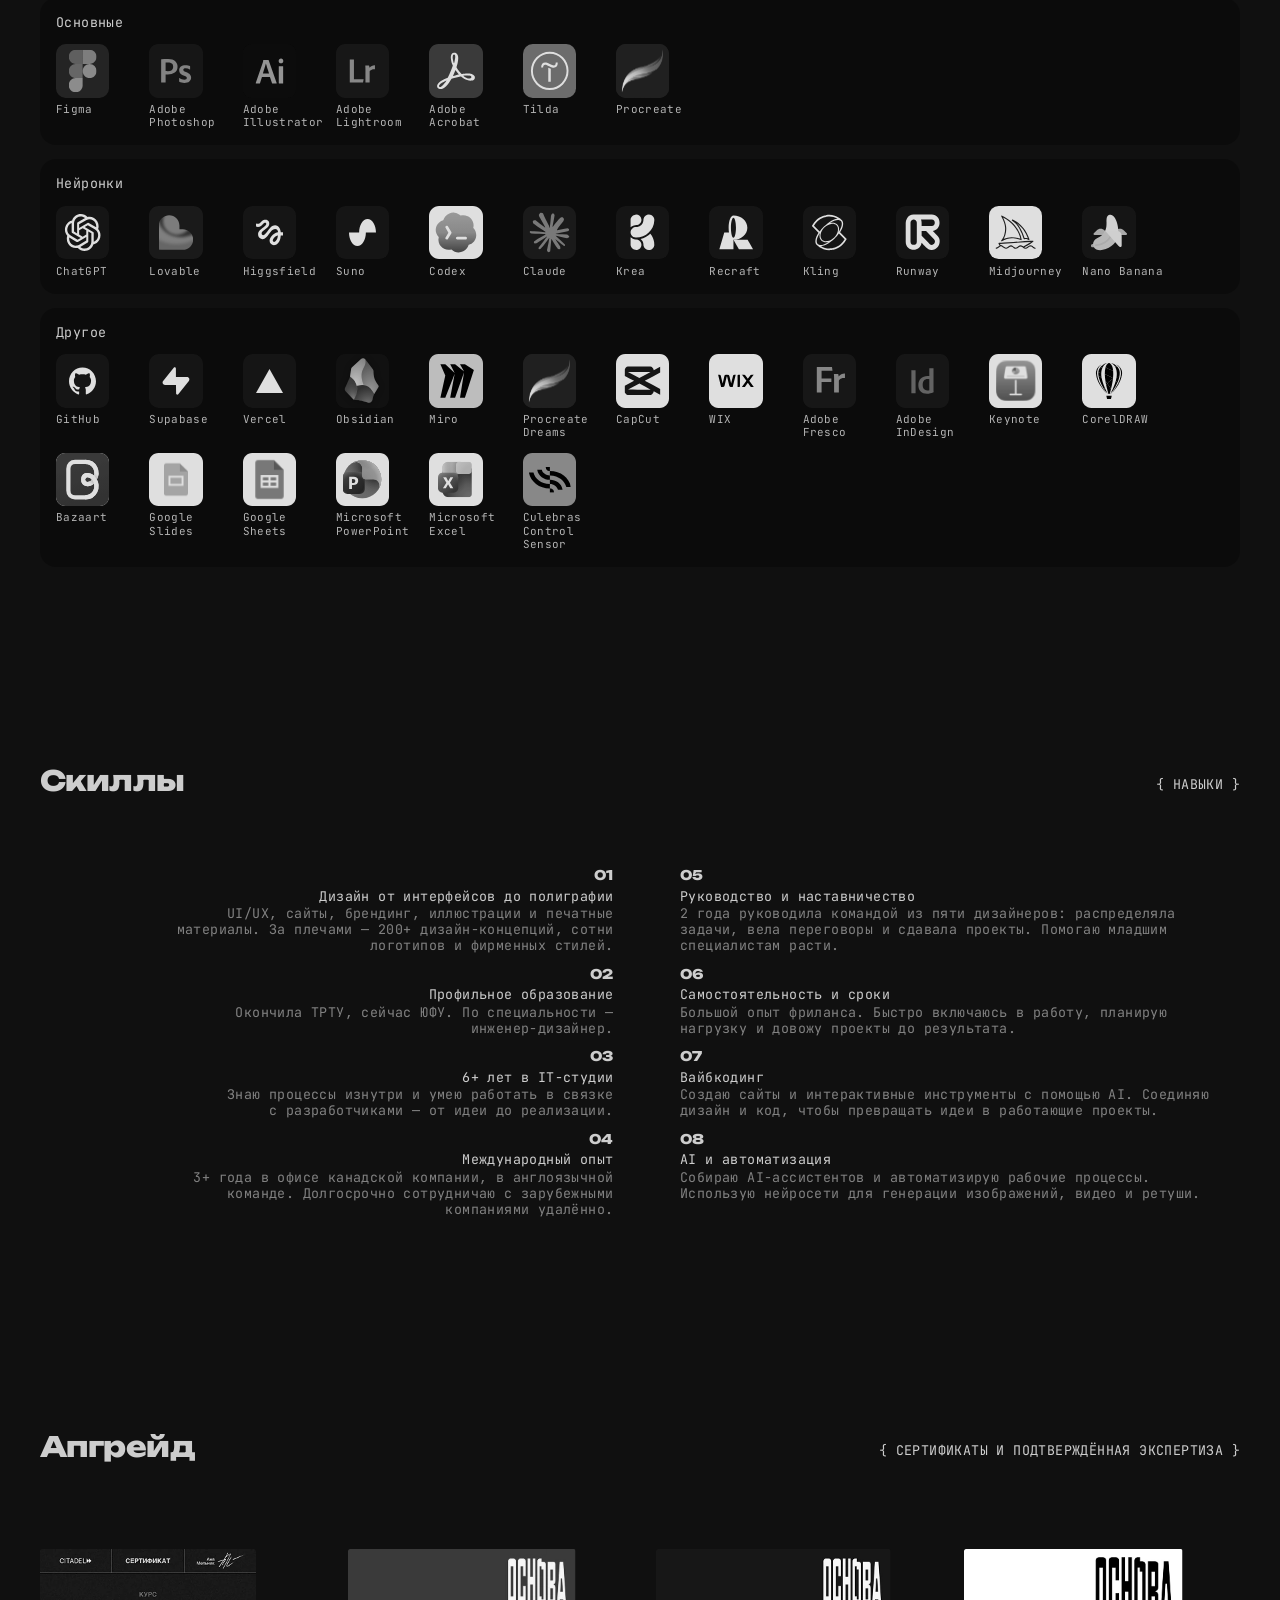
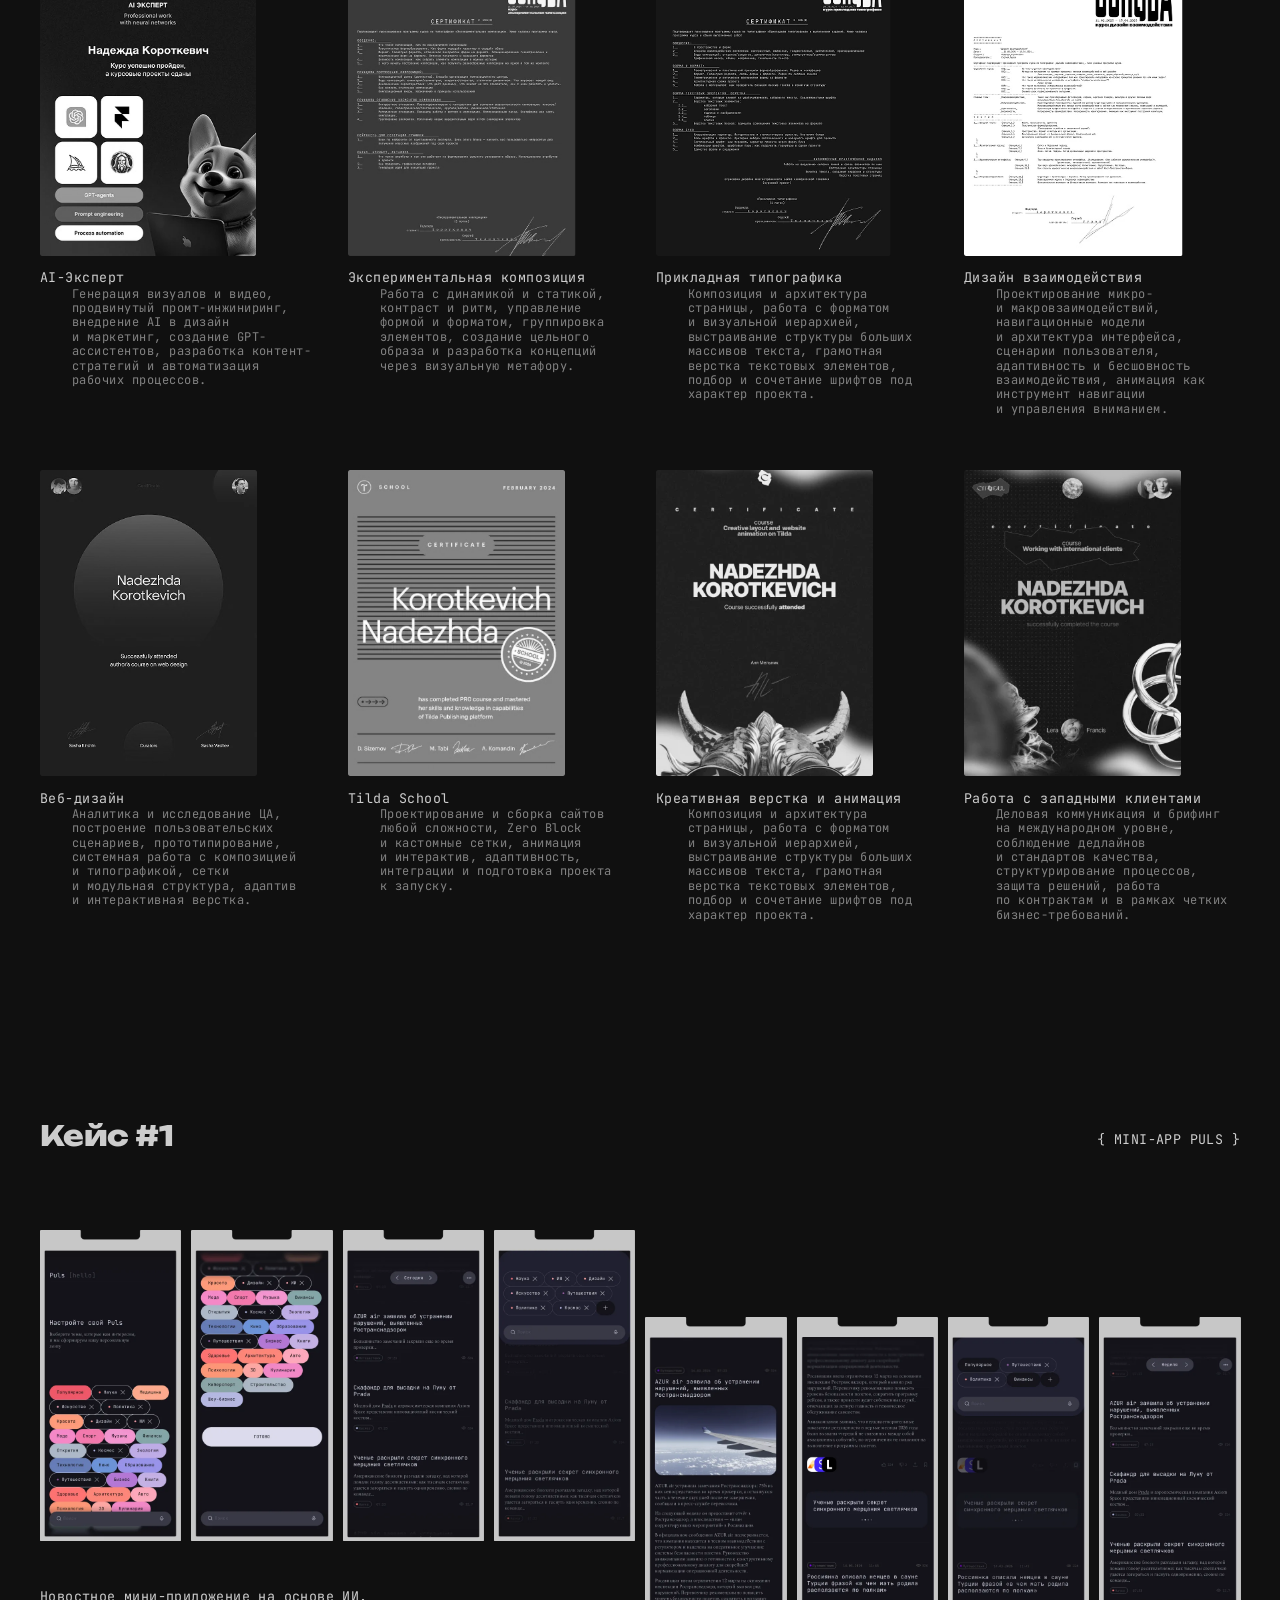
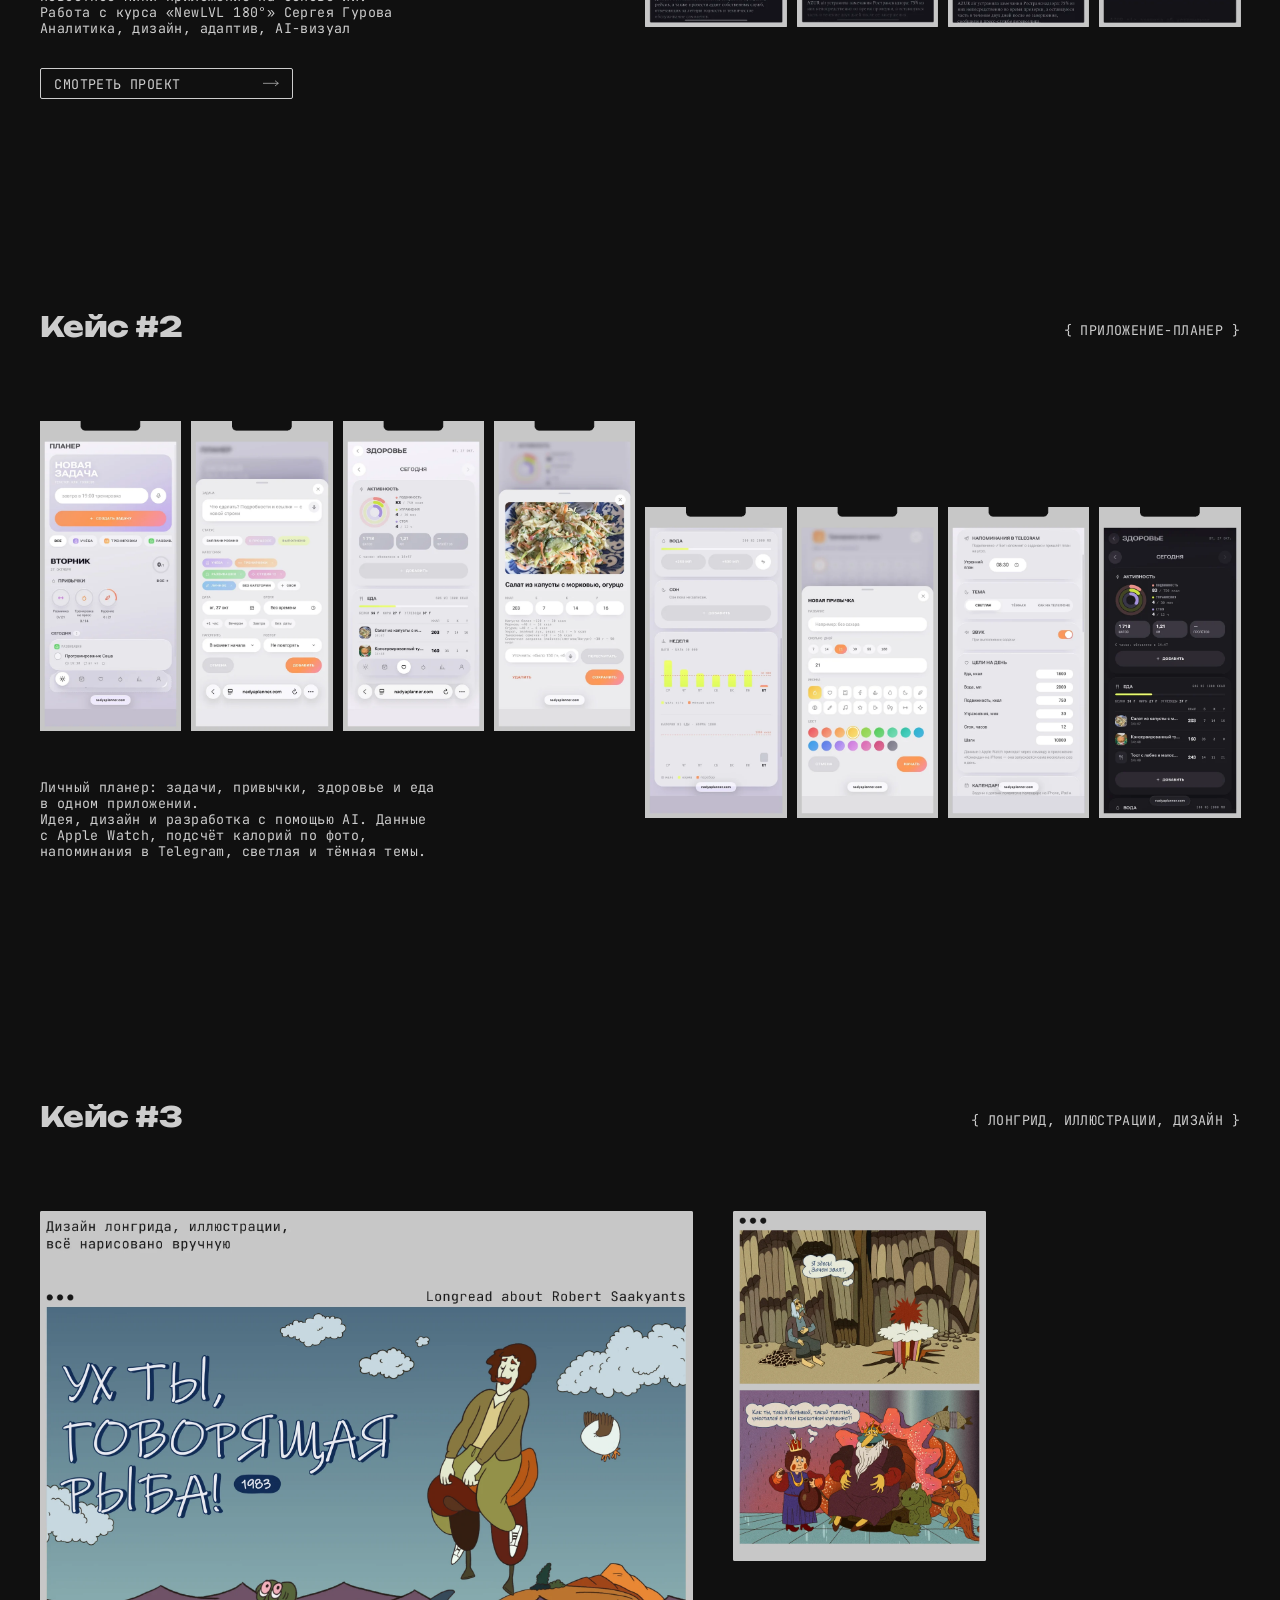
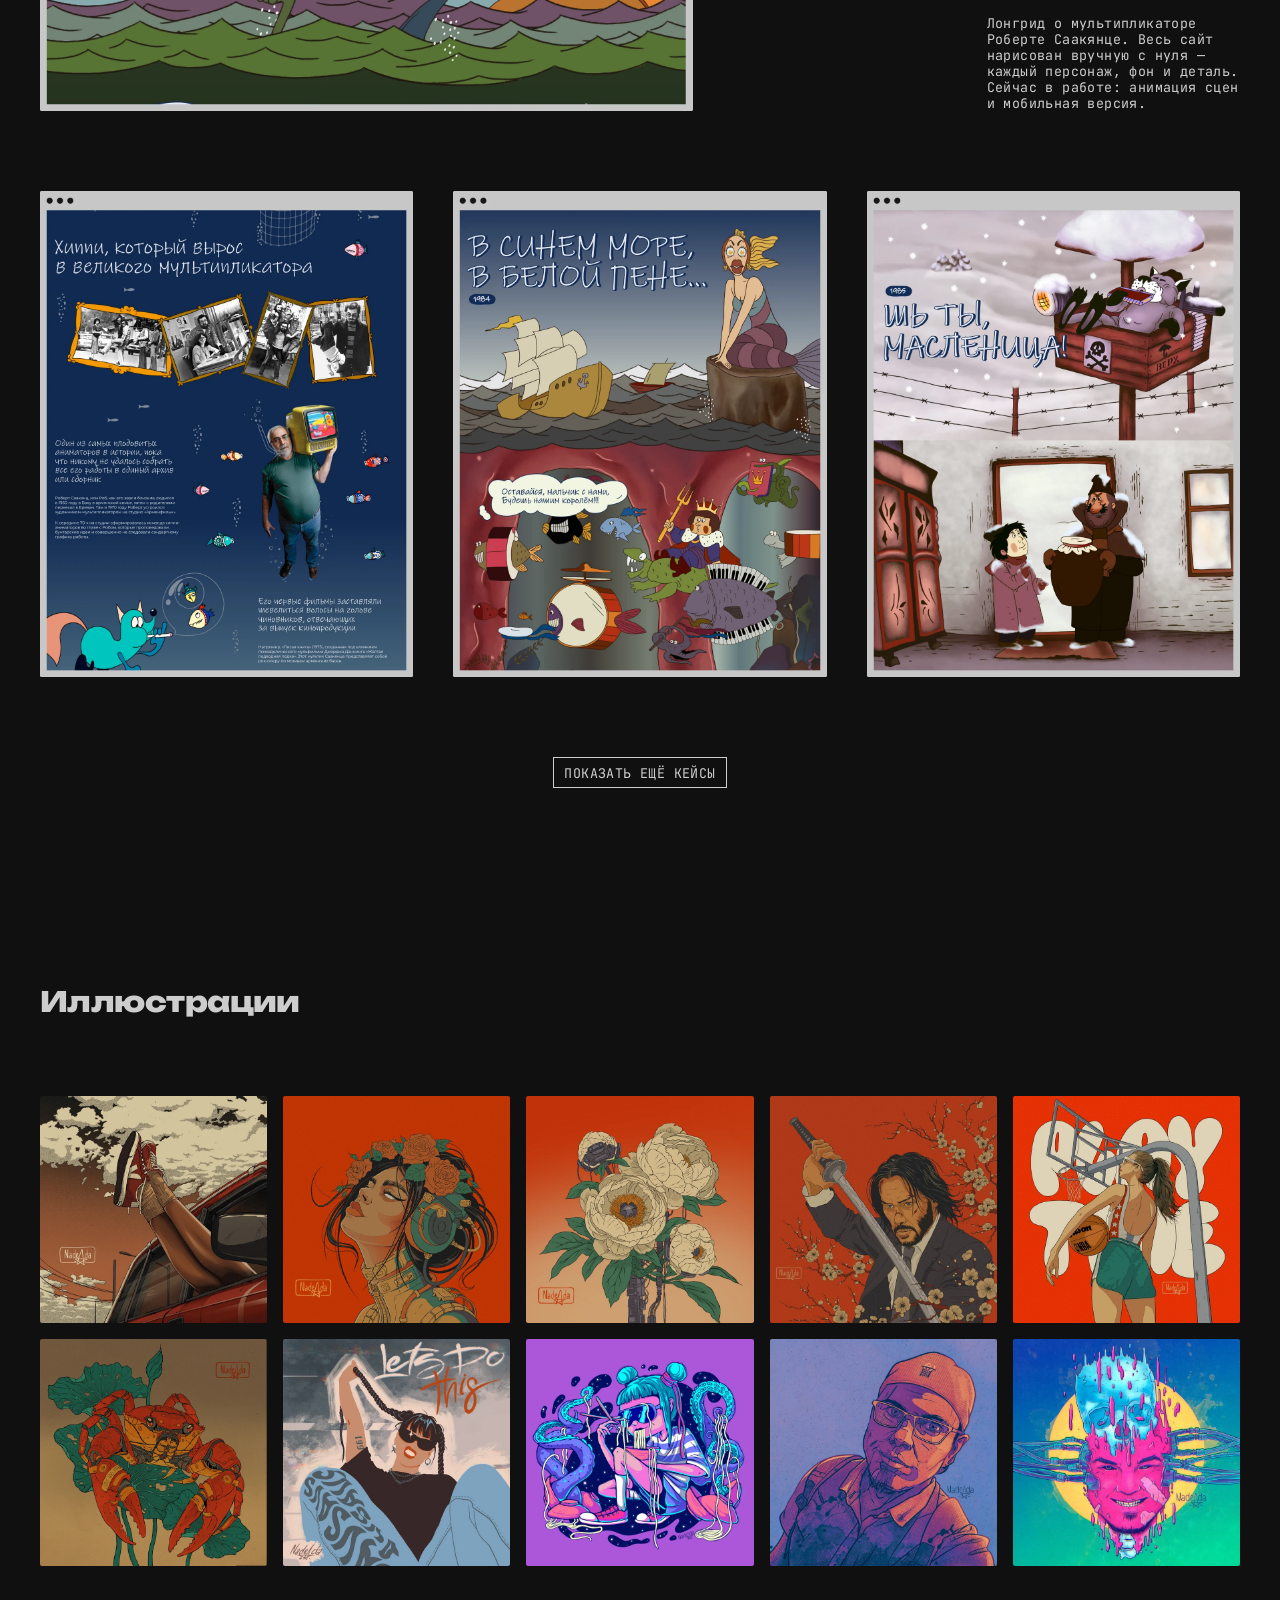
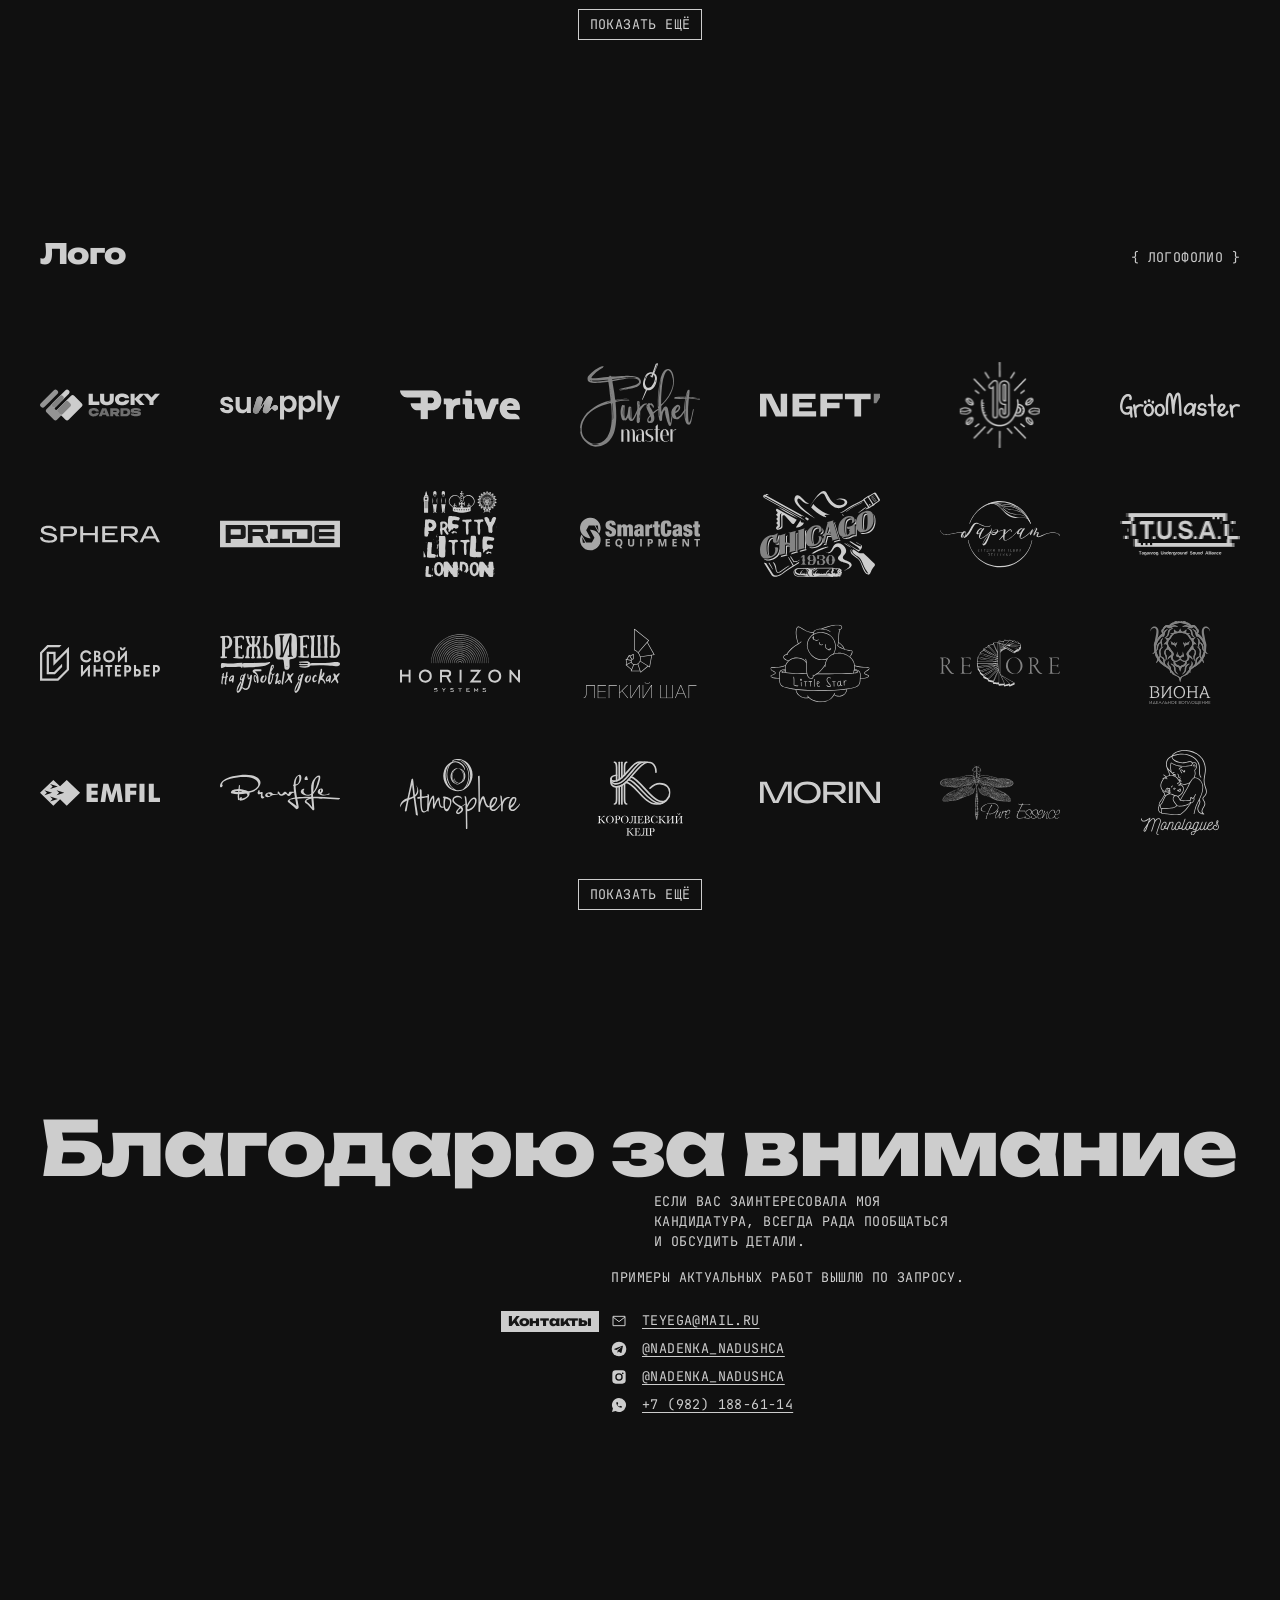
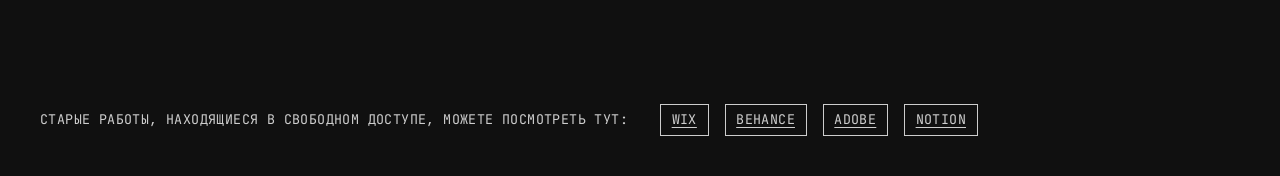
==== commit 16829b80: "Саакянц: новая главная превьюшка «Ух ты, говорящая рыба!» Co-Authored-By: Claude Opus 5.5 <noreply@a" ====
--- a/index.html
+++ b/index.html
@@ -391,7 +391,7 @@
         <p class="sec__tag overline">{ Лонгрид, иллюстрации, дизайн }</p>
       </div>
       <div class="case__stage">
-        <img class="case__main" src="assets/cases/case6-main.webp" width="979" height="749" alt="Лонгрид «Роберт Саакянц и его сказочные миры»: первый экран" loading="lazy">
+        <img class="case__main" src="assets/cases/case6-main.webp" width="979" height="749" alt="Лонгрид «Роберт Саакянц и его сказочные миры»: «Ух ты, говорящая рыба!»" loading="lazy">
         <div class="case__side">
           <img class="case__collage" src="assets/cases/case6-collage.webp" width="380" height="525" alt="Лонгрид о Роберте Саакянце: нарисованные сцены" loading="lazy">
           <p class="case__desc">Лонгрид о&nbsp;мультипликаторе Роберте Саакянце. Весь сайт нарисован вручную с&nbsp;нуля&nbsp;— каждый персонаж, фон и&nbsp;деталь. Сейчас в&nbsp;работе: анимация сцен и&nbsp;мобильная версия.</p>
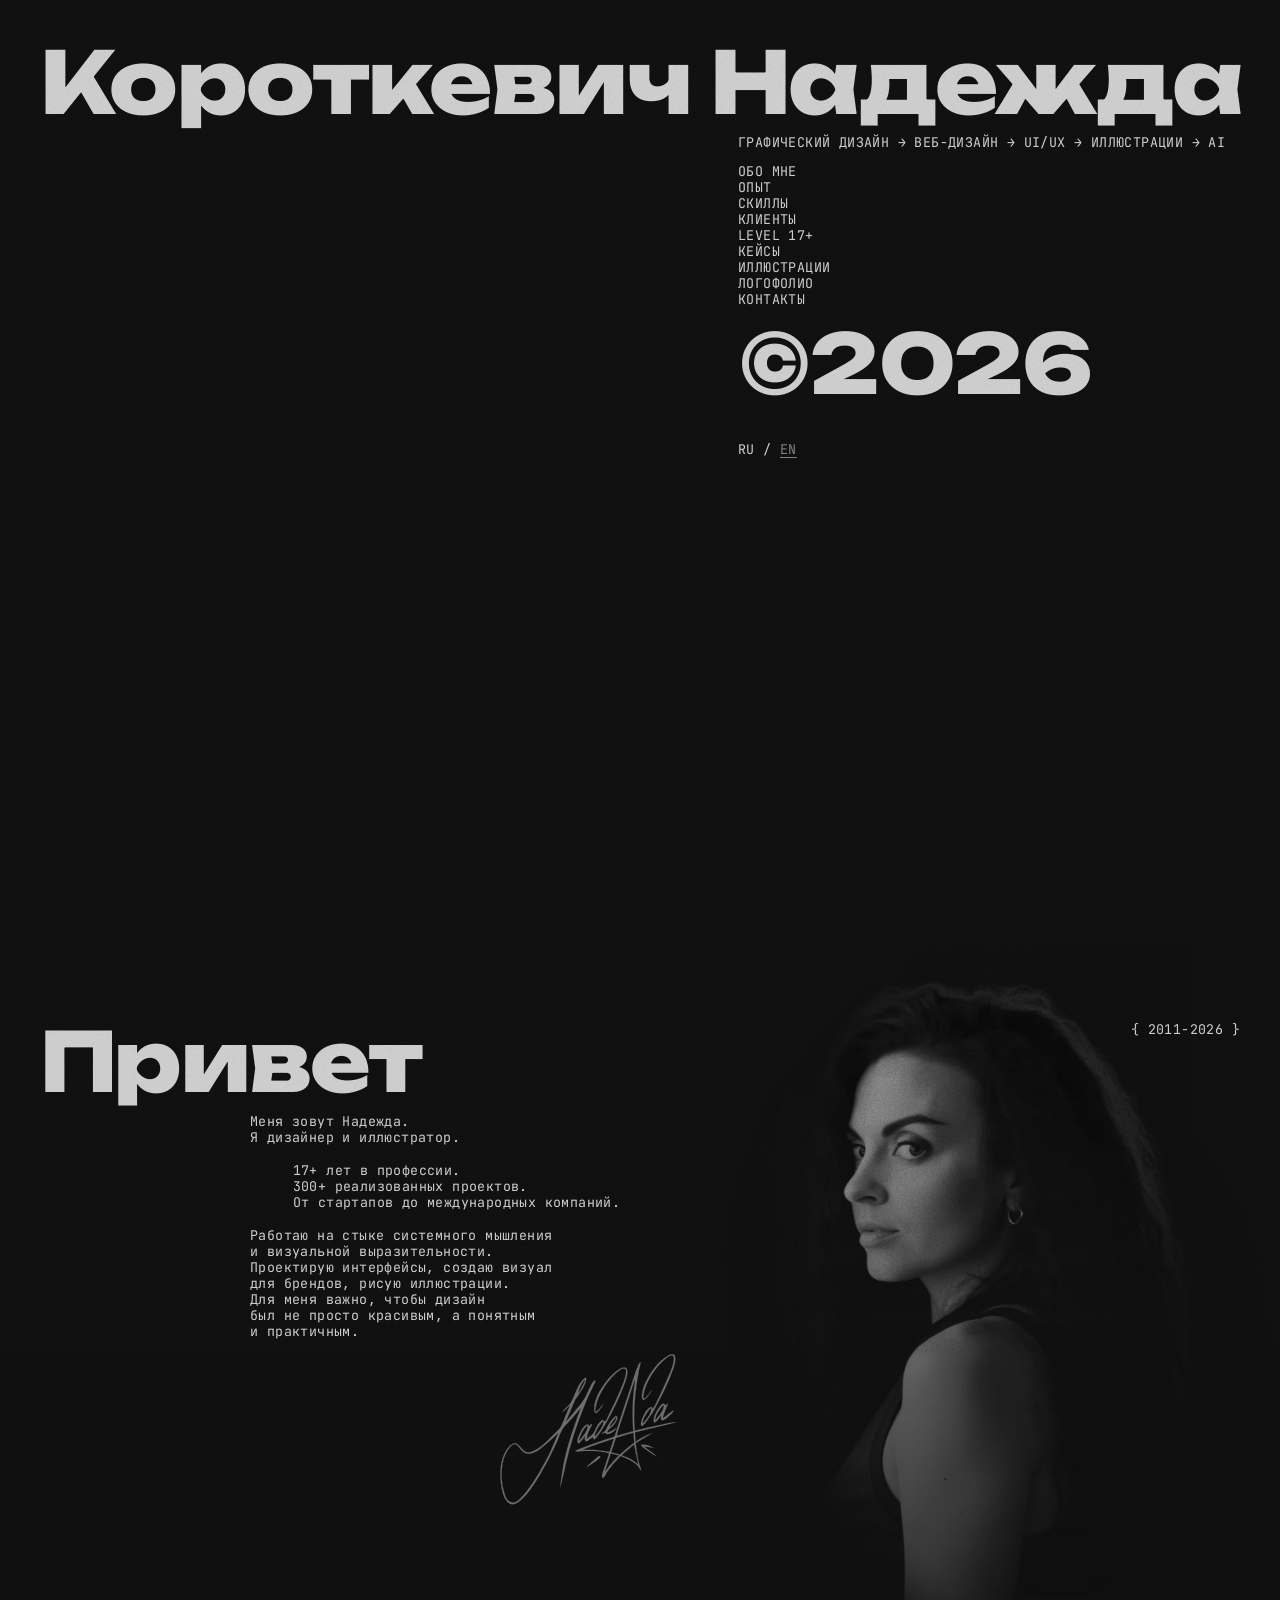
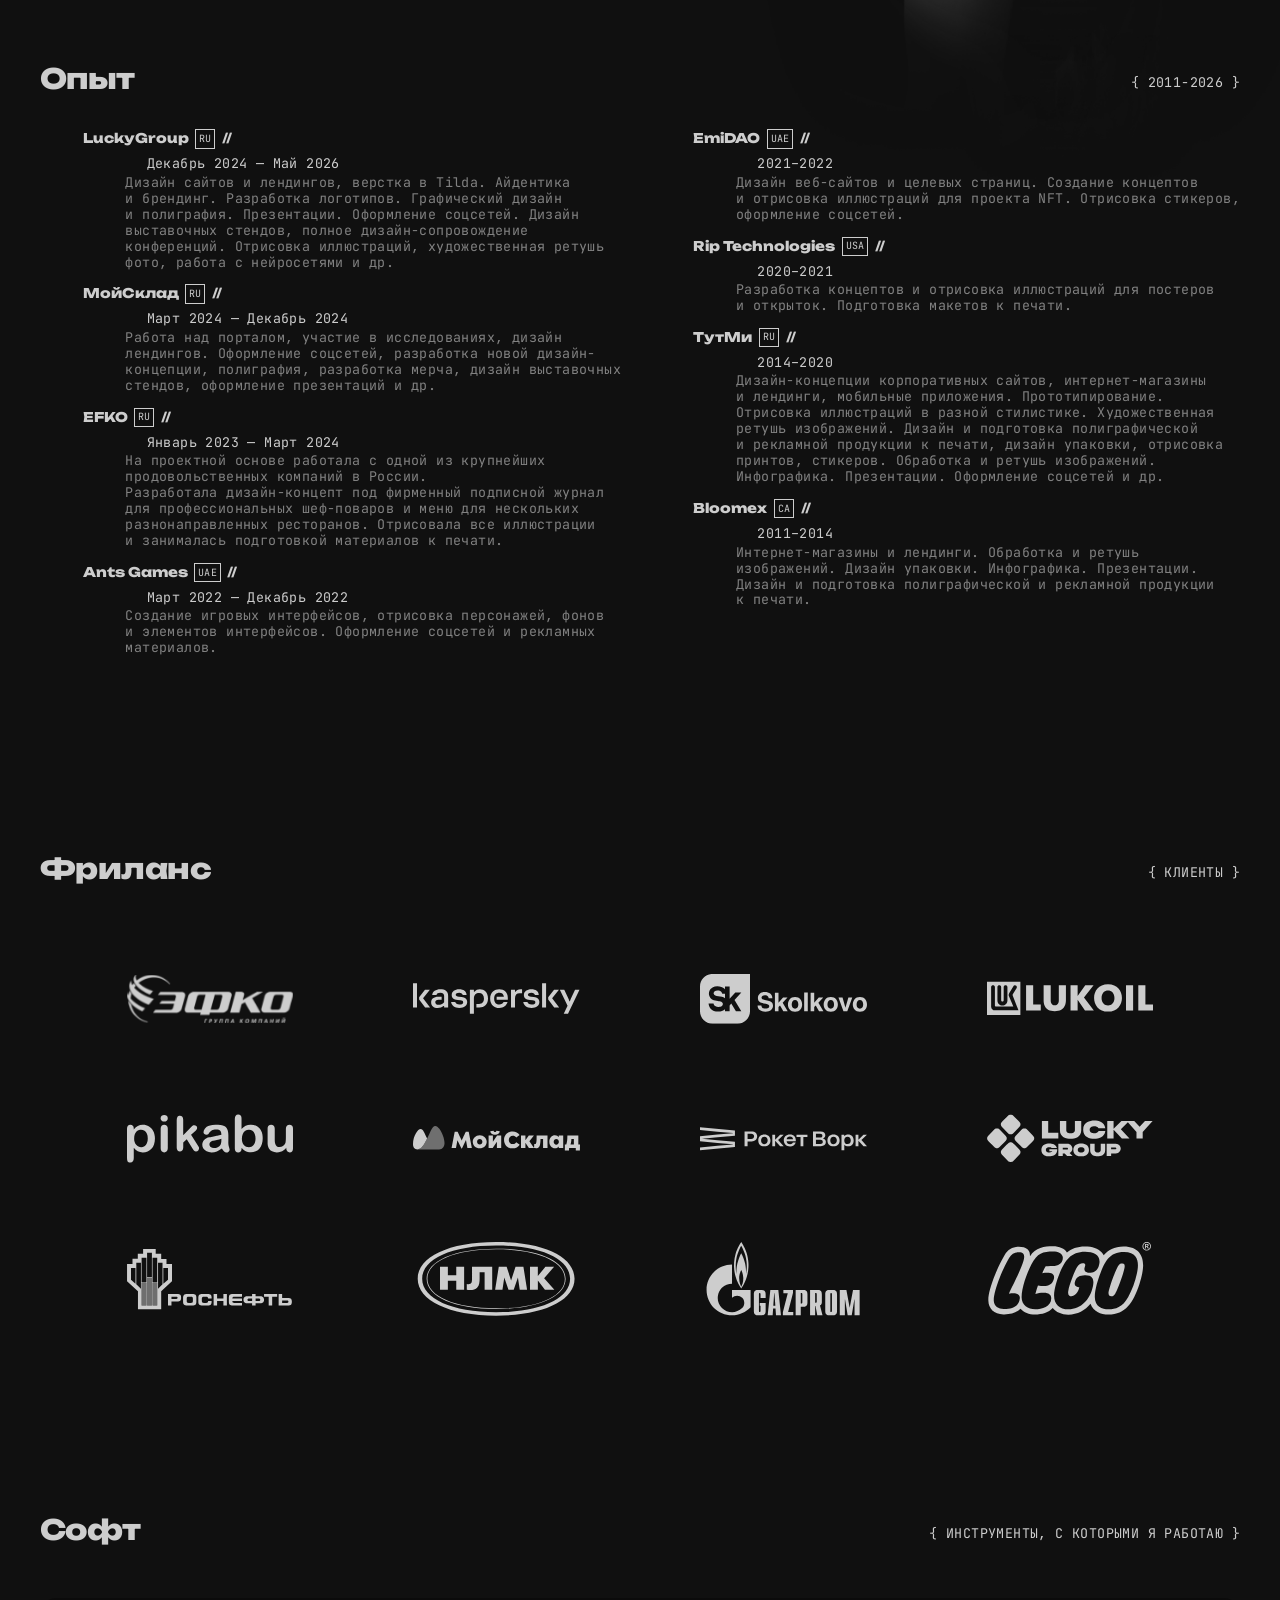
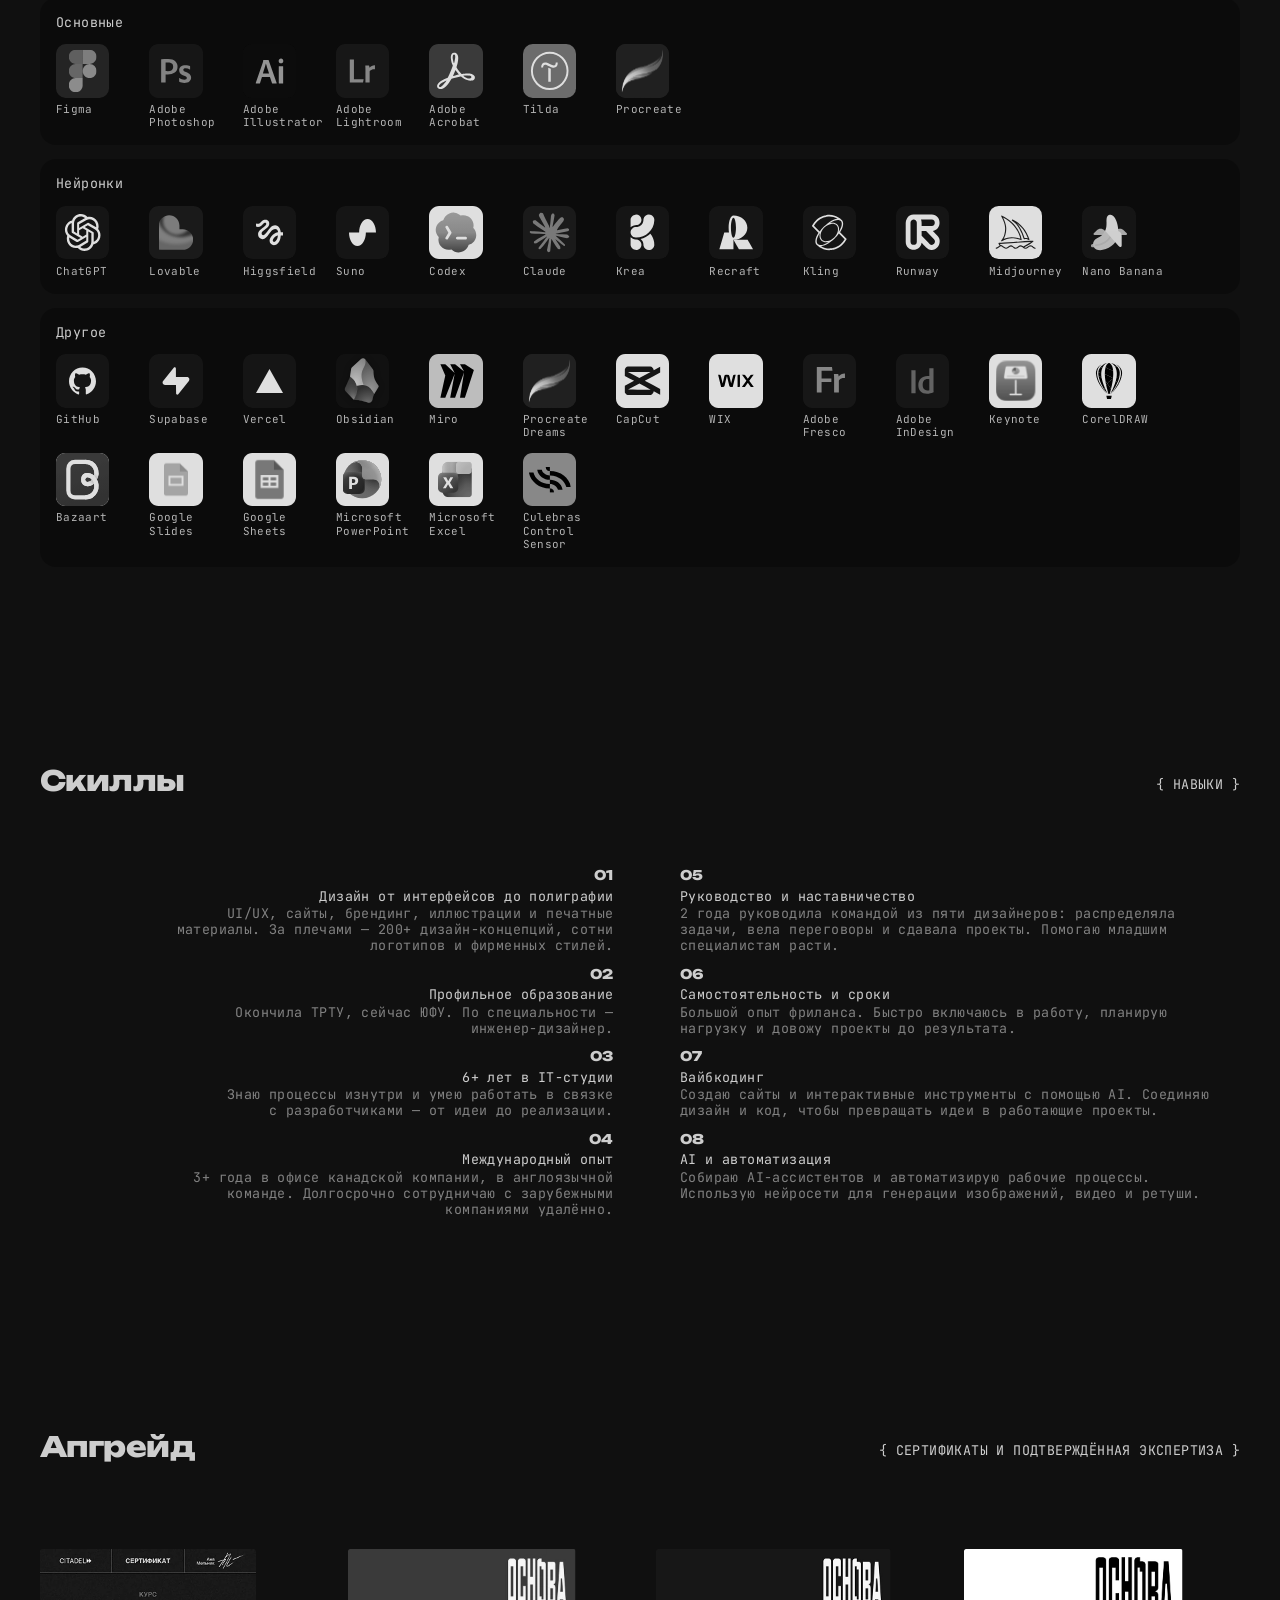
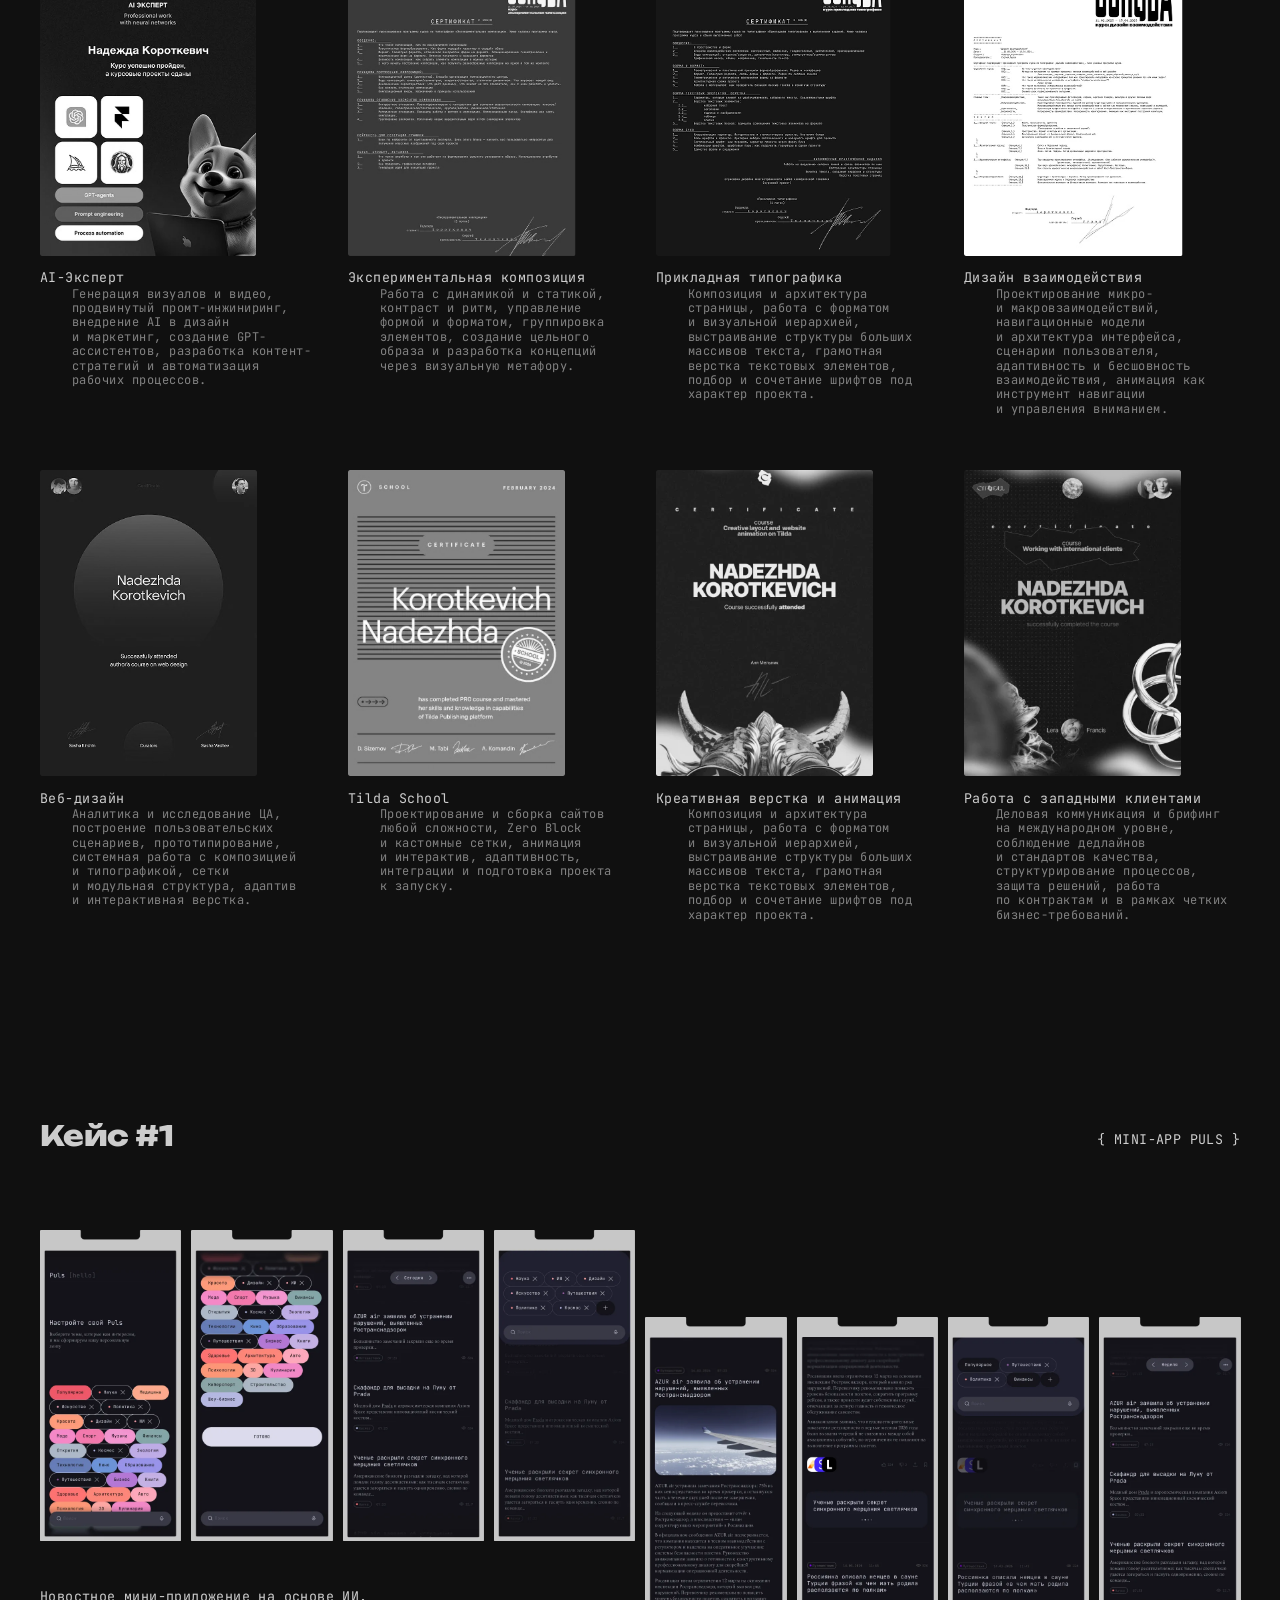
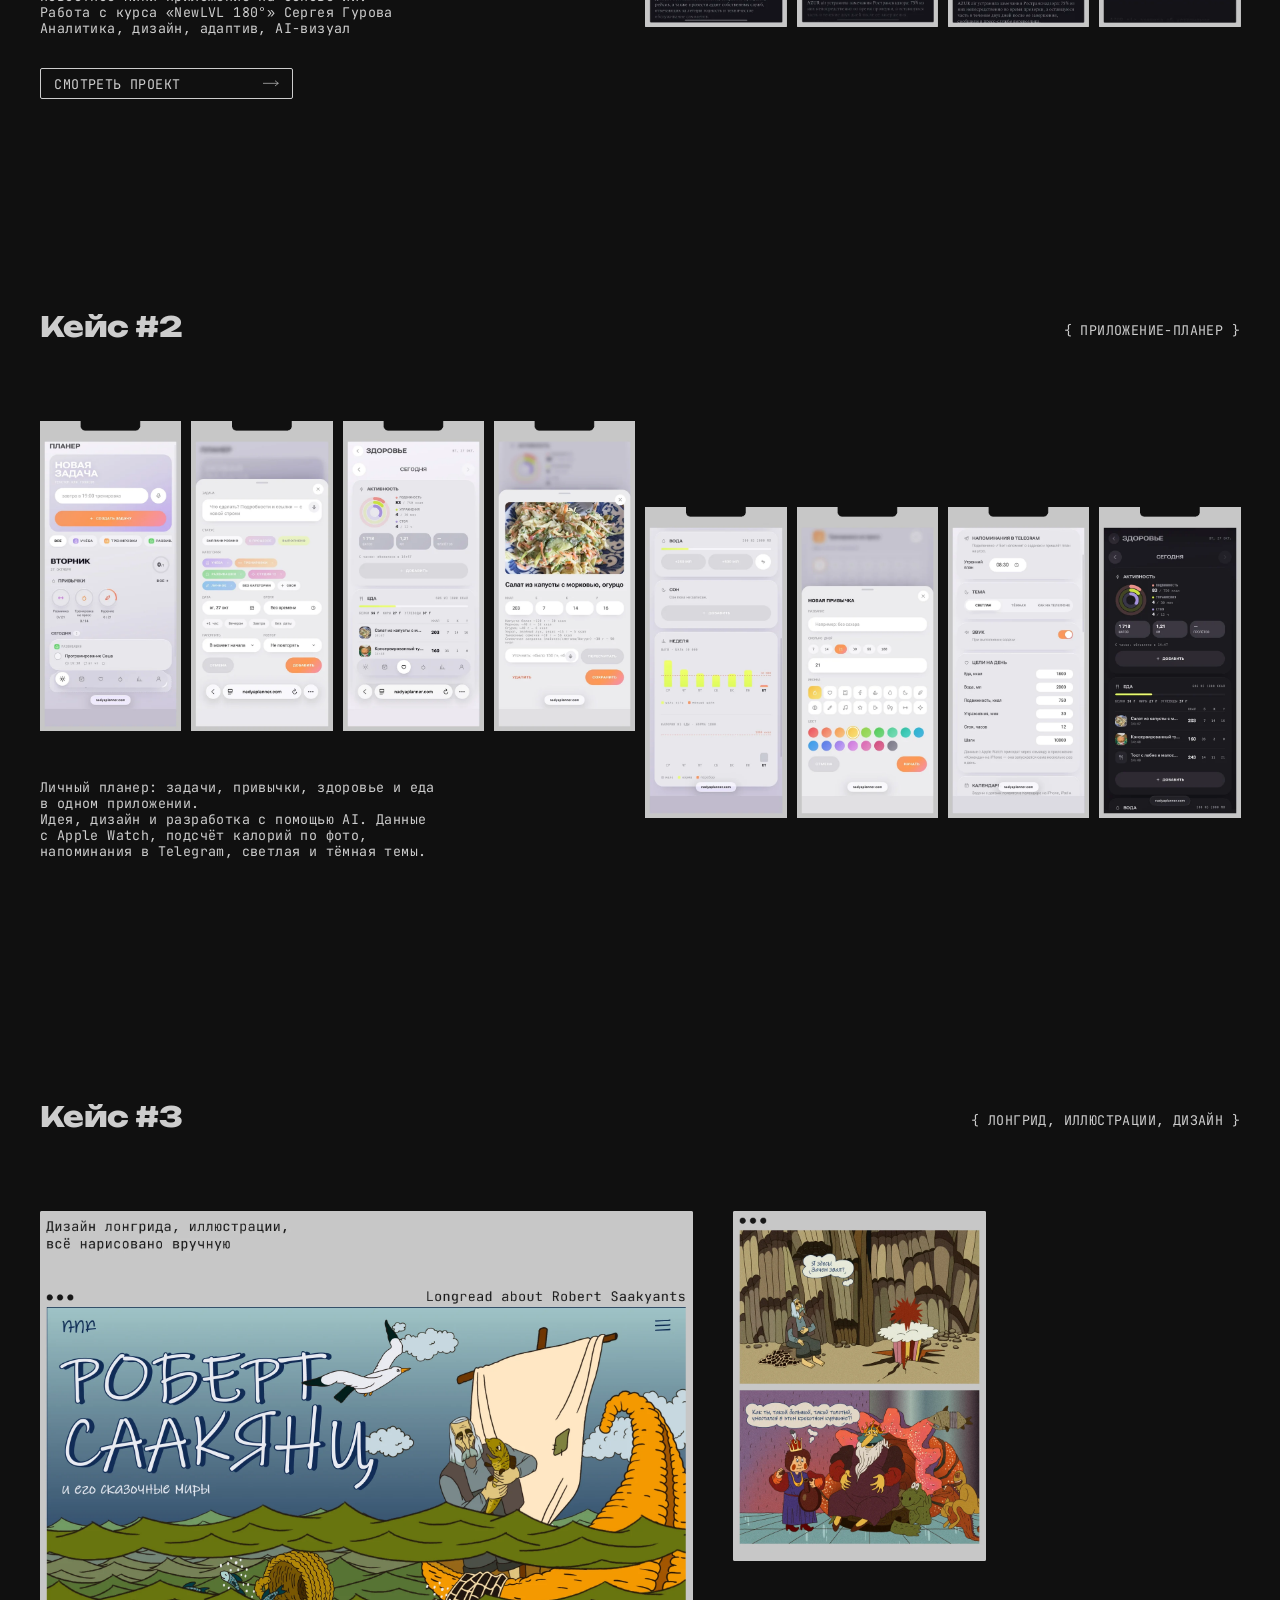
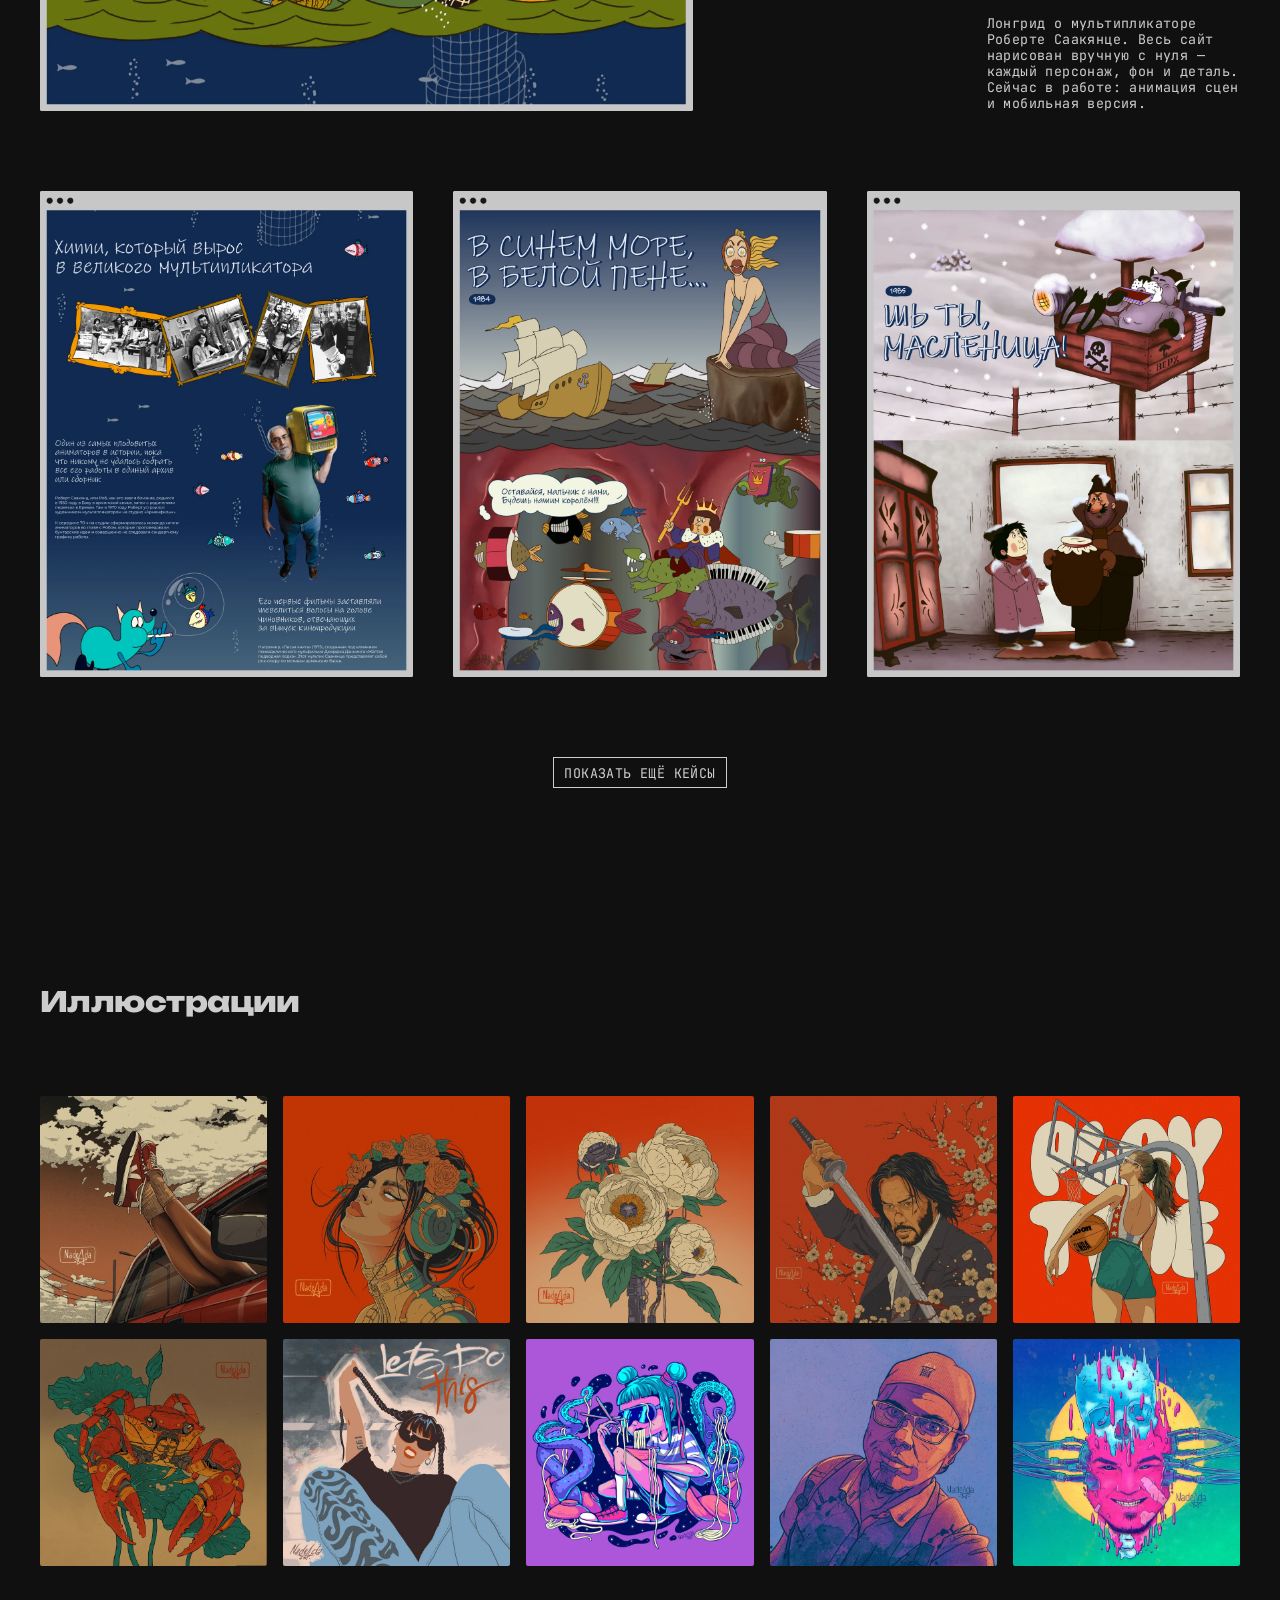
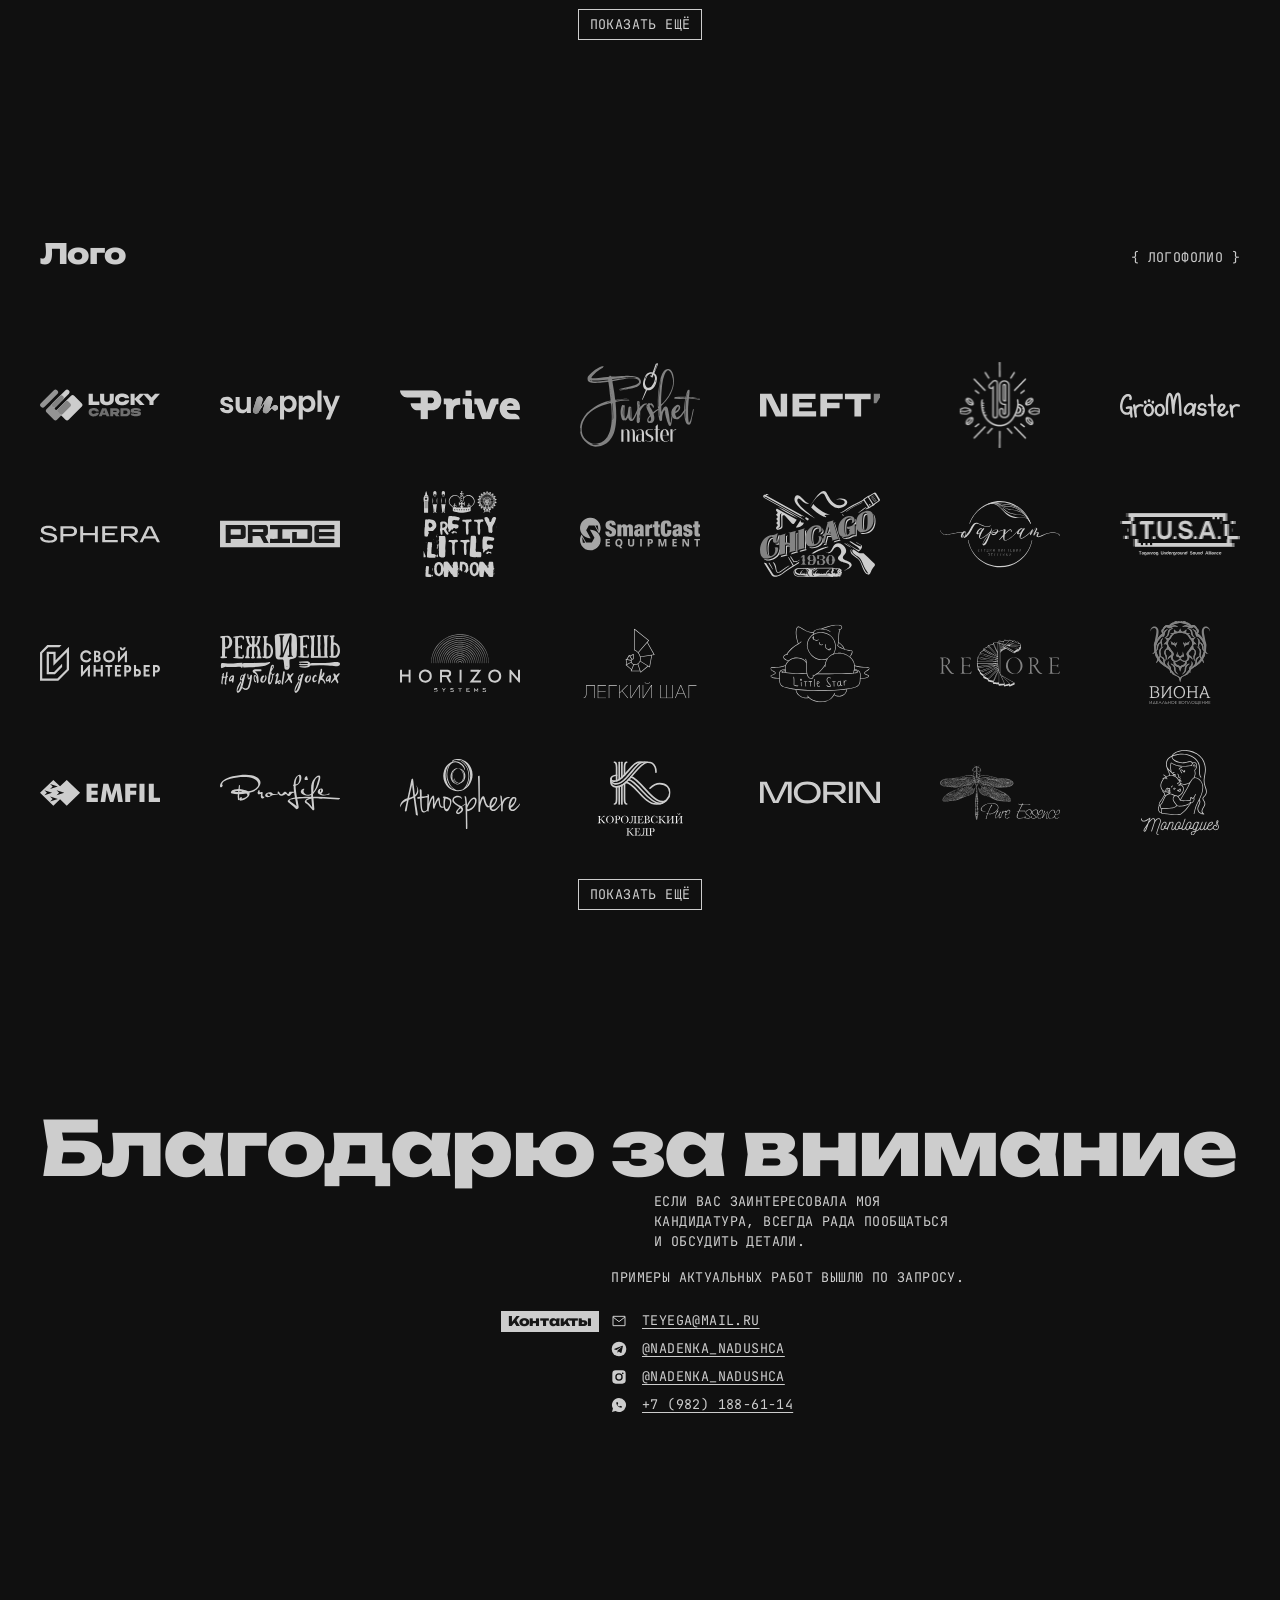
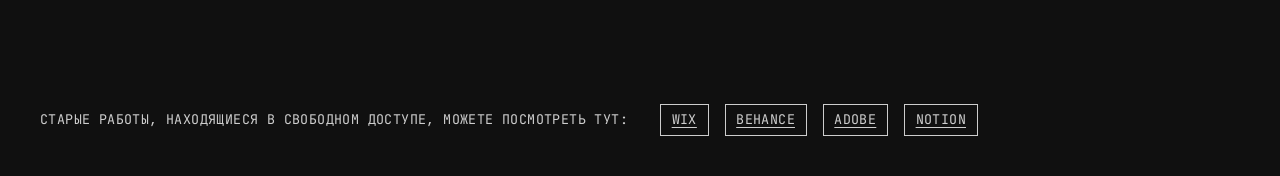
==== commit b8a98819: "Саакянц: главный экран с поправленной волной из Figma Co-Authored-By: Claude Opus 5.5 <noreply@anthr" ====
--- a/index.html
+++ b/index.html
@@ -391,7 +391,7 @@
         <p class="sec__tag overline">{ Лонгрид, иллюстрации, дизайн }</p>
       </div>
       <div class="case__stage">
-        <img class="case__main" src="assets/cases/case6-main.webp" width="979" height="749" alt="Лонгрид «Роберт Саакянц и его сказочные миры»: «Ух ты, говорящая рыба!»" loading="lazy">
+        <img class="case__main" src="assets/cases/case6-main.webp" width="979" height="749" alt="Лонгрид «Роберт Саакянц и его сказочные миры»: первый экран" loading="lazy">
         <div class="case__side">
           <img class="case__collage" src="assets/cases/case6-collage.webp" width="380" height="525" alt="Лонгрид о Роберте Саакянце: нарисованные сцены" loading="lazy">
           <p class="case__desc">Лонгрид о&nbsp;мультипликаторе Роберте Саакянце. Весь сайт нарисован вручную с&nbsp;нуля&nbsp;— каждый персонаж, фон и&nbsp;деталь. Сейчас в&nbsp;работе: анимация сцен и&nbsp;мобильная версия.</p>
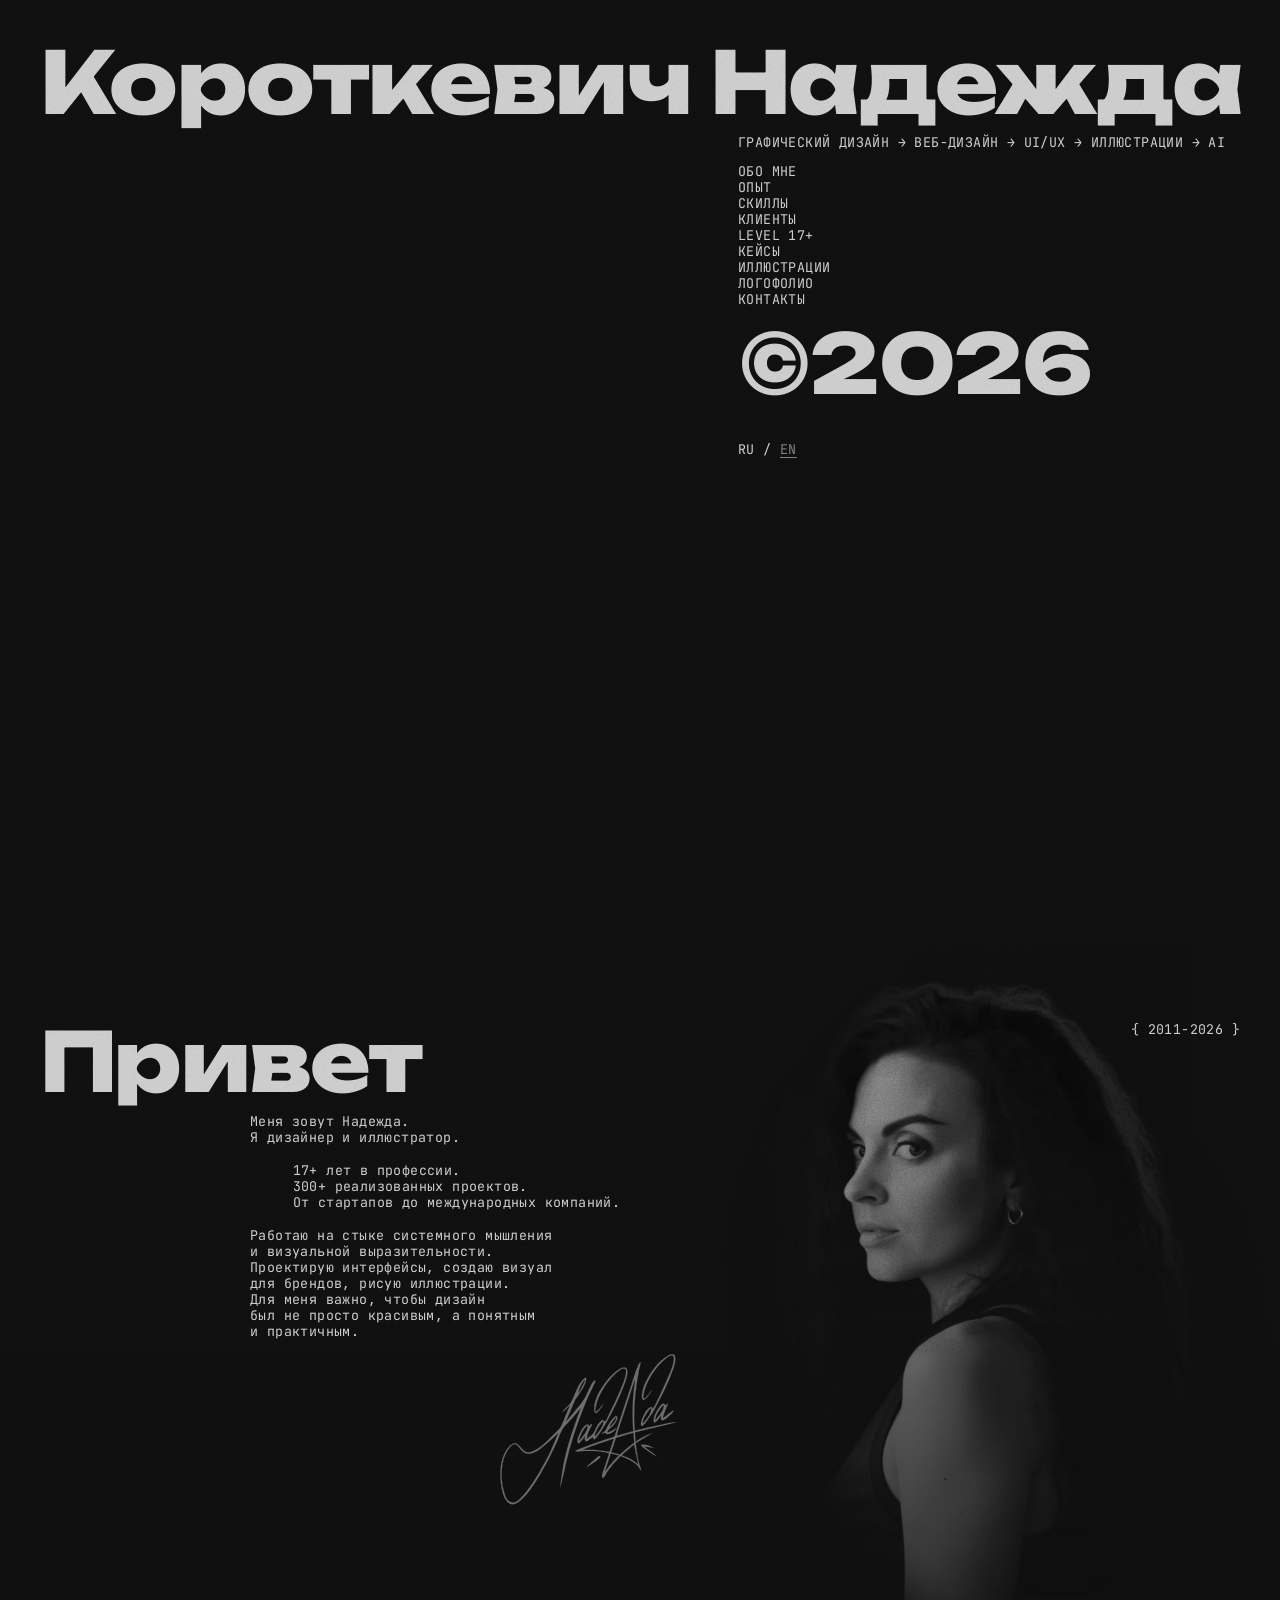
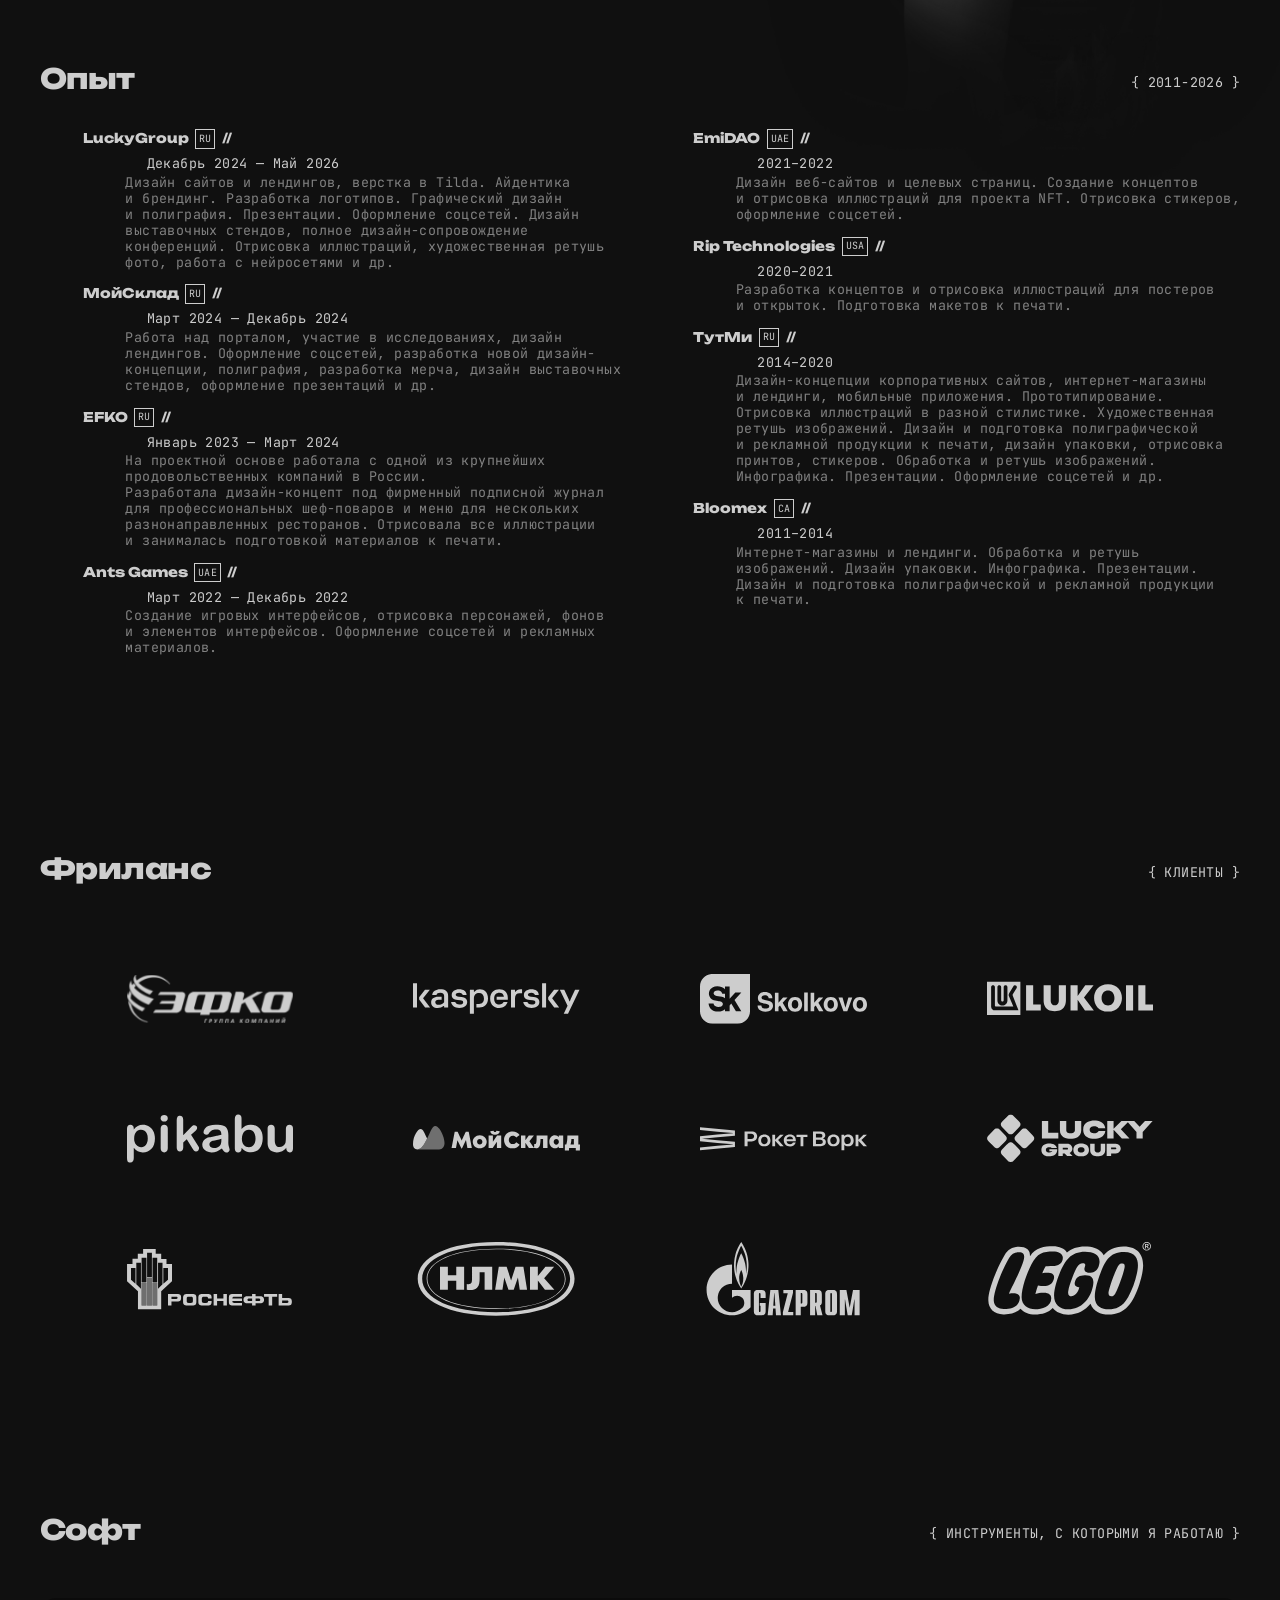
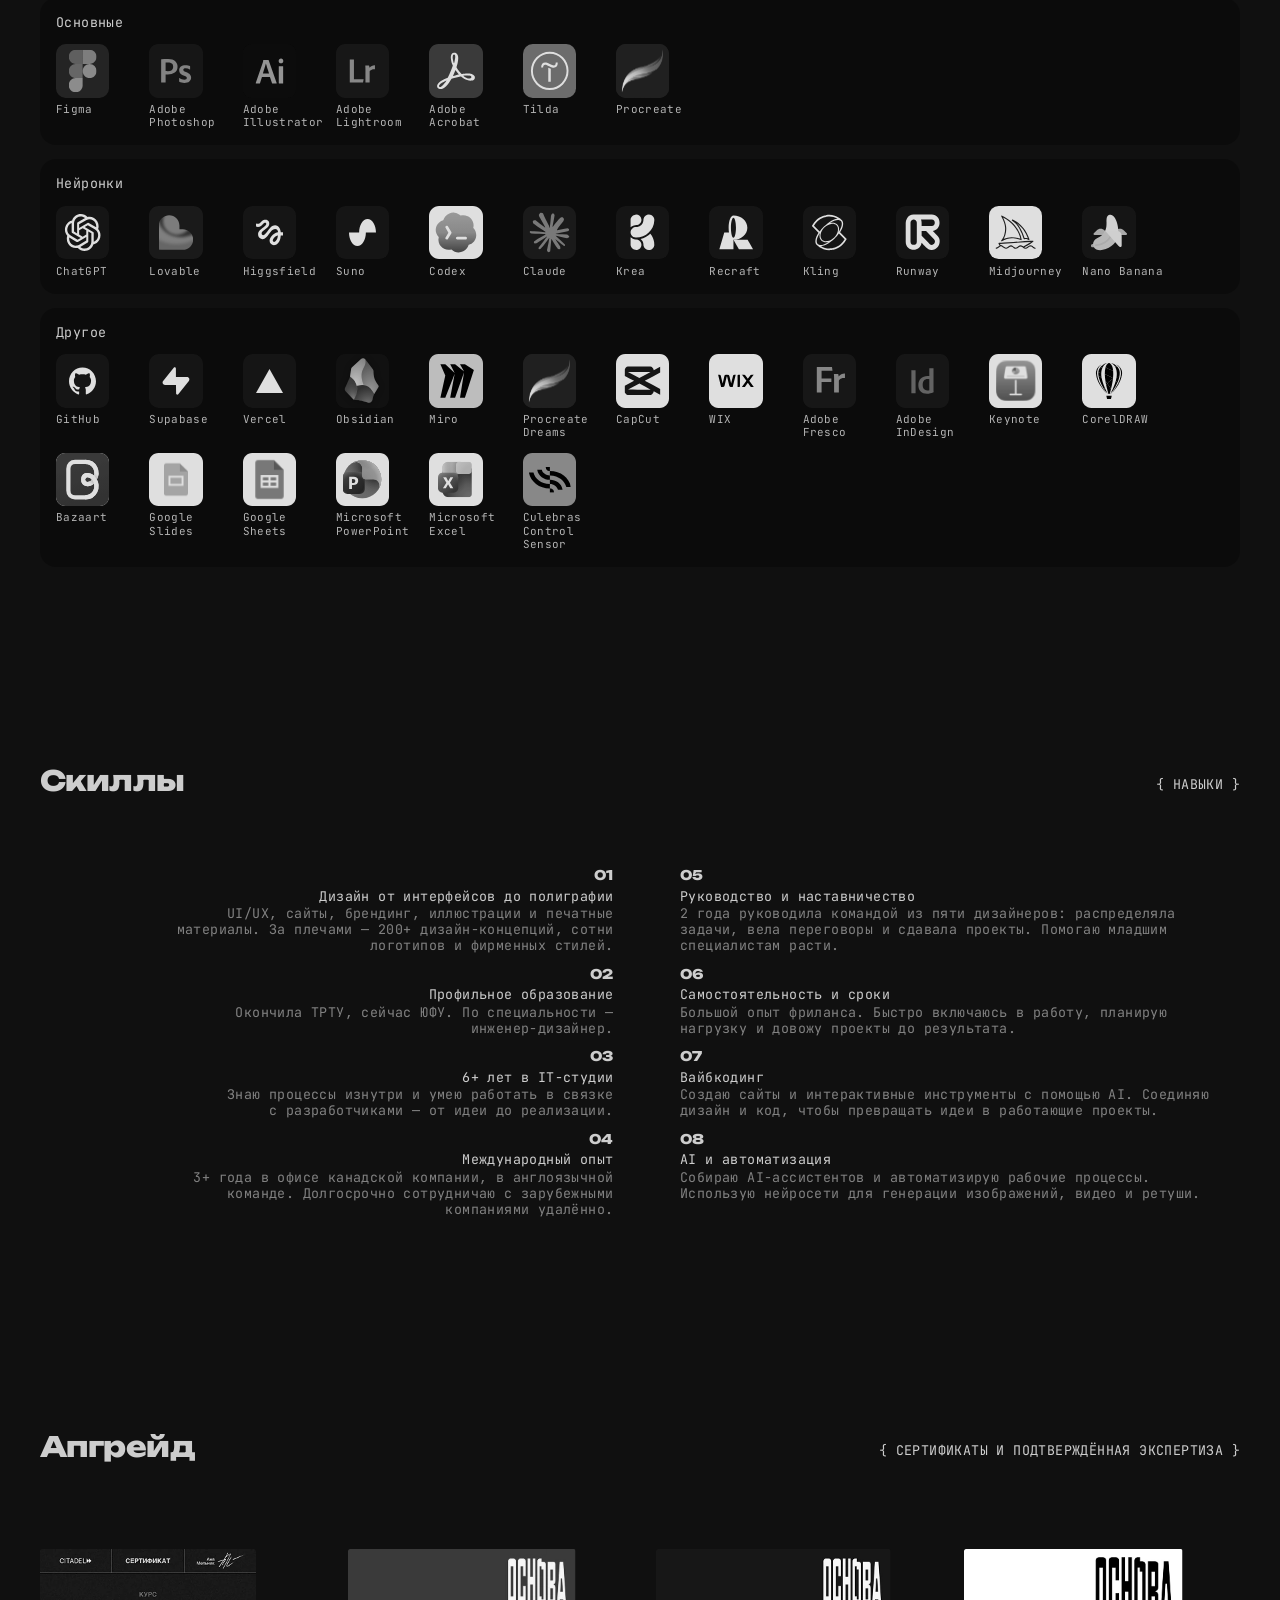
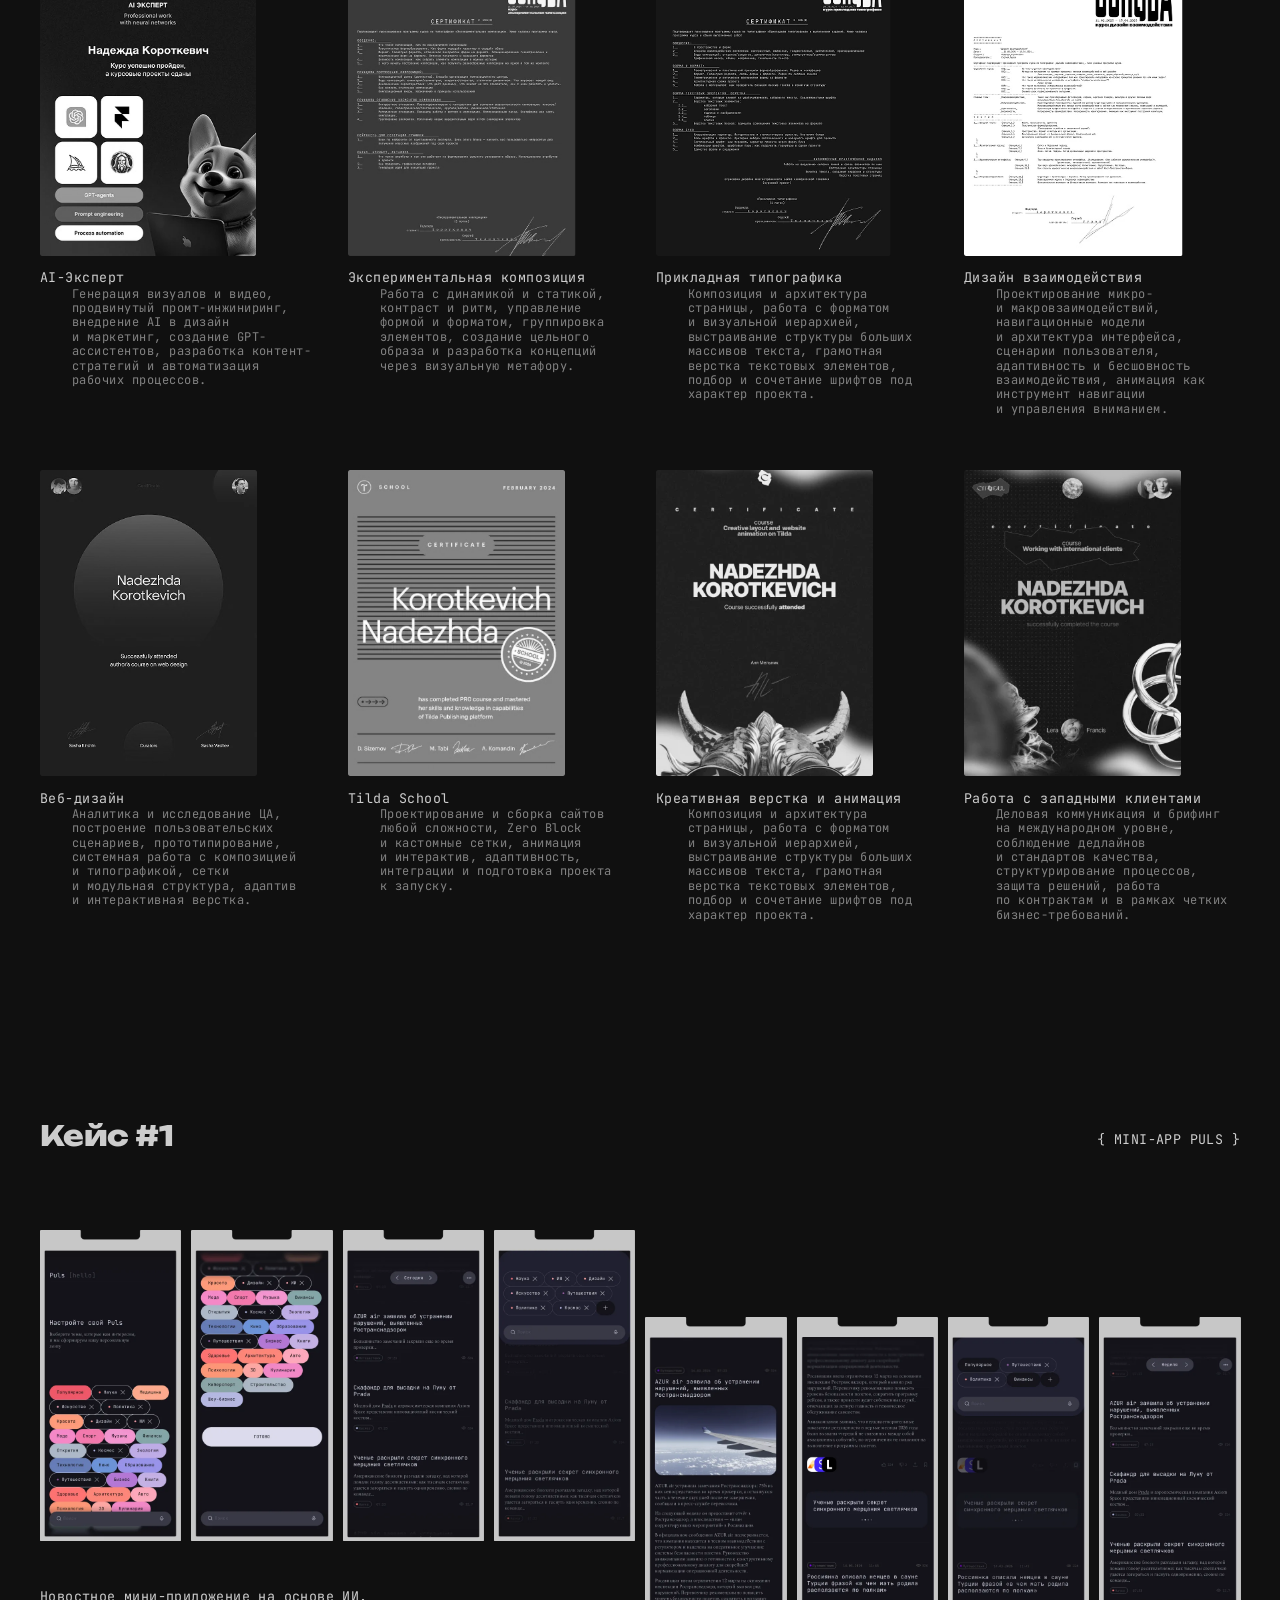
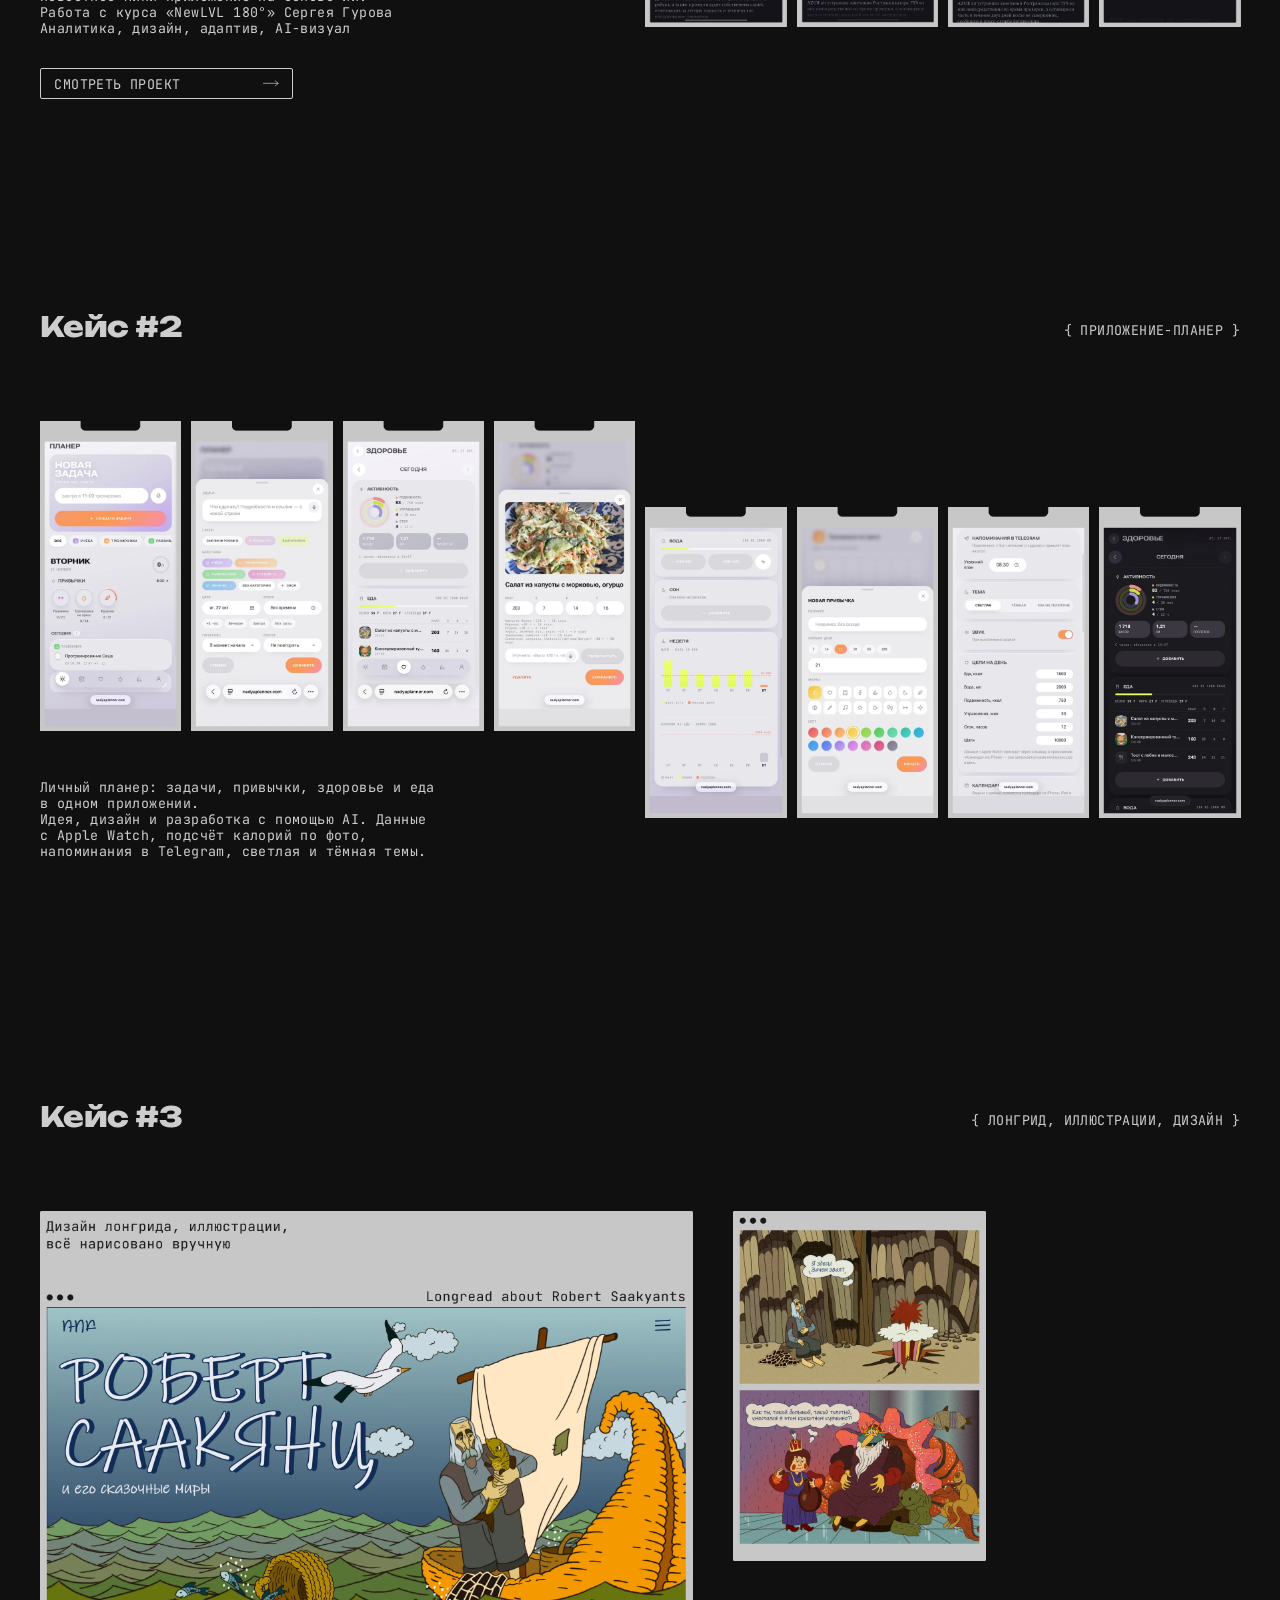
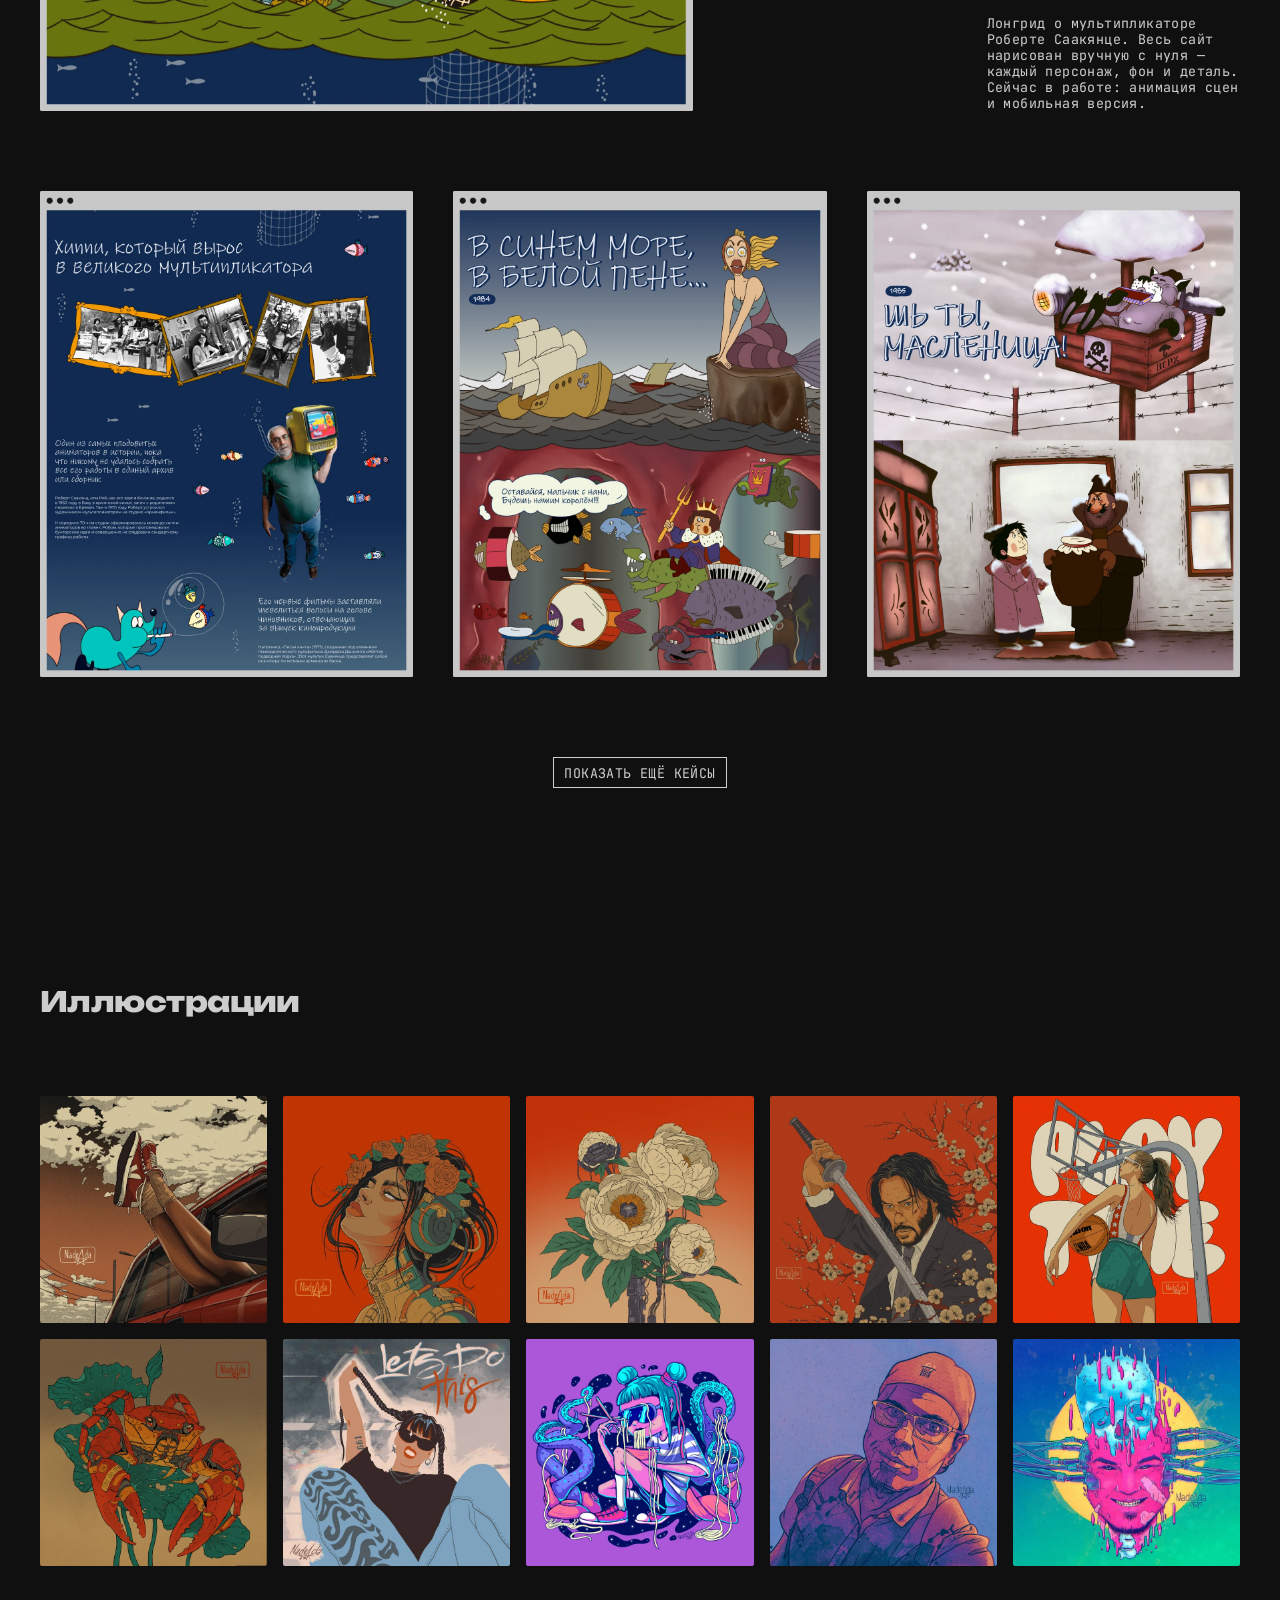
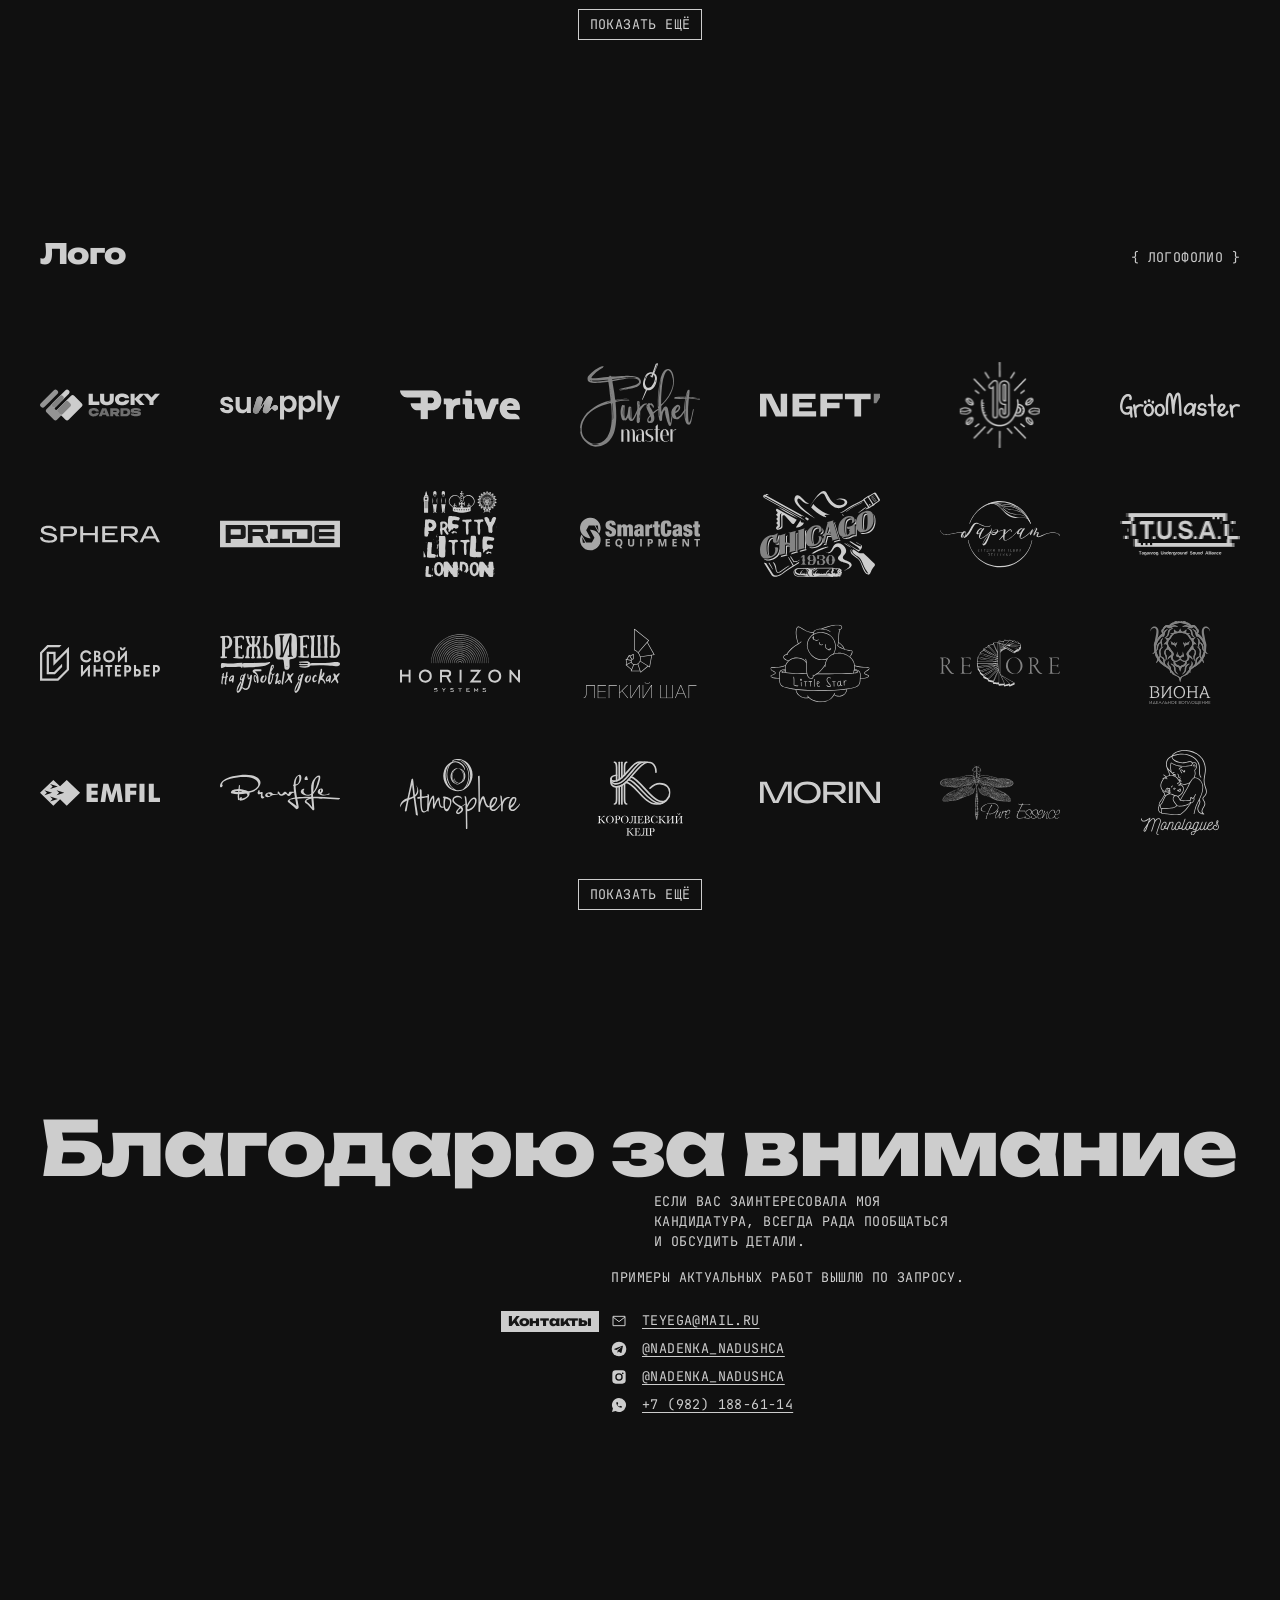
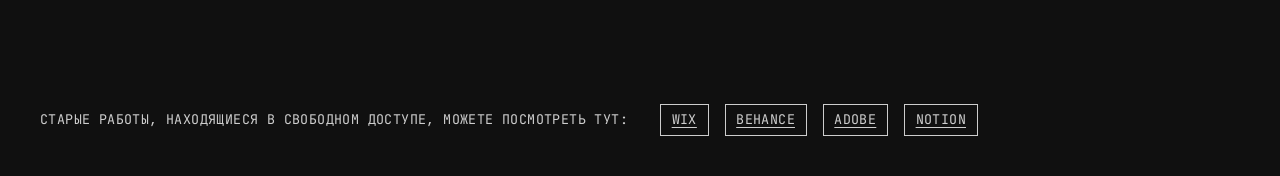
==== commit 7e2d3eac: "добавлен кейс MORIN" ====
--- a/index.html
+++ b/index.html
@@ -613,6 +613,26 @@
         <li><img src="assets/cases/case13-card-1.webp" width="560" height="866" alt="Нейрум: навыки XXI века и курсы" loading="lazy"></li>
         <li><img src="assets/cases/case13-card-2.webp" width="560" height="866" alt="Нейрум: курсы и тренинги" loading="lazy"></li>
         <li><img src="assets/cases/case13-card-3.webp" width="560" height="866" alt="Нейрум: диагностика и тестирование детей" loading="lazy"></li>
+      </ul>
+    </section>
+    <section class="sec case" id="case-15" aria-labelledby="case15-title">
+      <div class="sec__head">
+        <h2 class="sec__title" id="case15-title">Кейс #15</h2>
+        <p class="sec__tag overline">{ Бренд, сайт, каталог, UI/UX }</p>
+      </div>
+      <div class="case__stage">
+        <img class="case__main" src="assets/cases/case15-main.webp" width="979" height="749" alt="MORIN: главный экран сайта" loading="lazy">
+        <img class="case__phone" src="assets/cases/case15-phone.webp" width="300" height="599" alt="MORIN: мобильная версия" loading="lazy">
+        <div class="case__side">
+          <img class="case__collage" src="assets/cases/case15-collage.webp" width="380" height="525" alt="MORIN: карточка товара" loading="lazy">
+          <p class="case__desc">Придуманный с&nbsp;нуля fashion-бренд MORIN&nbsp;— японская эстетика и&nbsp;гранж. Лого, айдентика и&nbsp;интернет-магазин: каталог, карточка товара, корзина, оформление заказа.</p>
+          <a class="btn" href="https://morin.nkorotkevich.com/" target="_blank" rel="noopener">Смотреть проект <svg viewBox="0 0 24 10" aria-hidden="true"><path d="M0 5h23M18 1l5 4-5 4" fill="none" stroke="currentColor" stroke-width="1"/></svg></a>
+        </div>
+      </div>
+      <ul class="case__cards">
+        <li><img src="assets/cases/case15-card-1.webp" width="560" height="866" alt="MORIN: пальто MORIN 02" loading="lazy"></li>
+        <li><img src="assets/cases/case15-card-2.webp" width="560" height="866" alt="MORIN: платье-корсет MORIN 07" loading="lazy"></li>
+        <li><img src="assets/cases/case15-card-3.webp" width="560" height="866" alt="MORIN: тоут MORIN 05" loading="lazy"></li>
       </ul>
     </section>
   </div>
